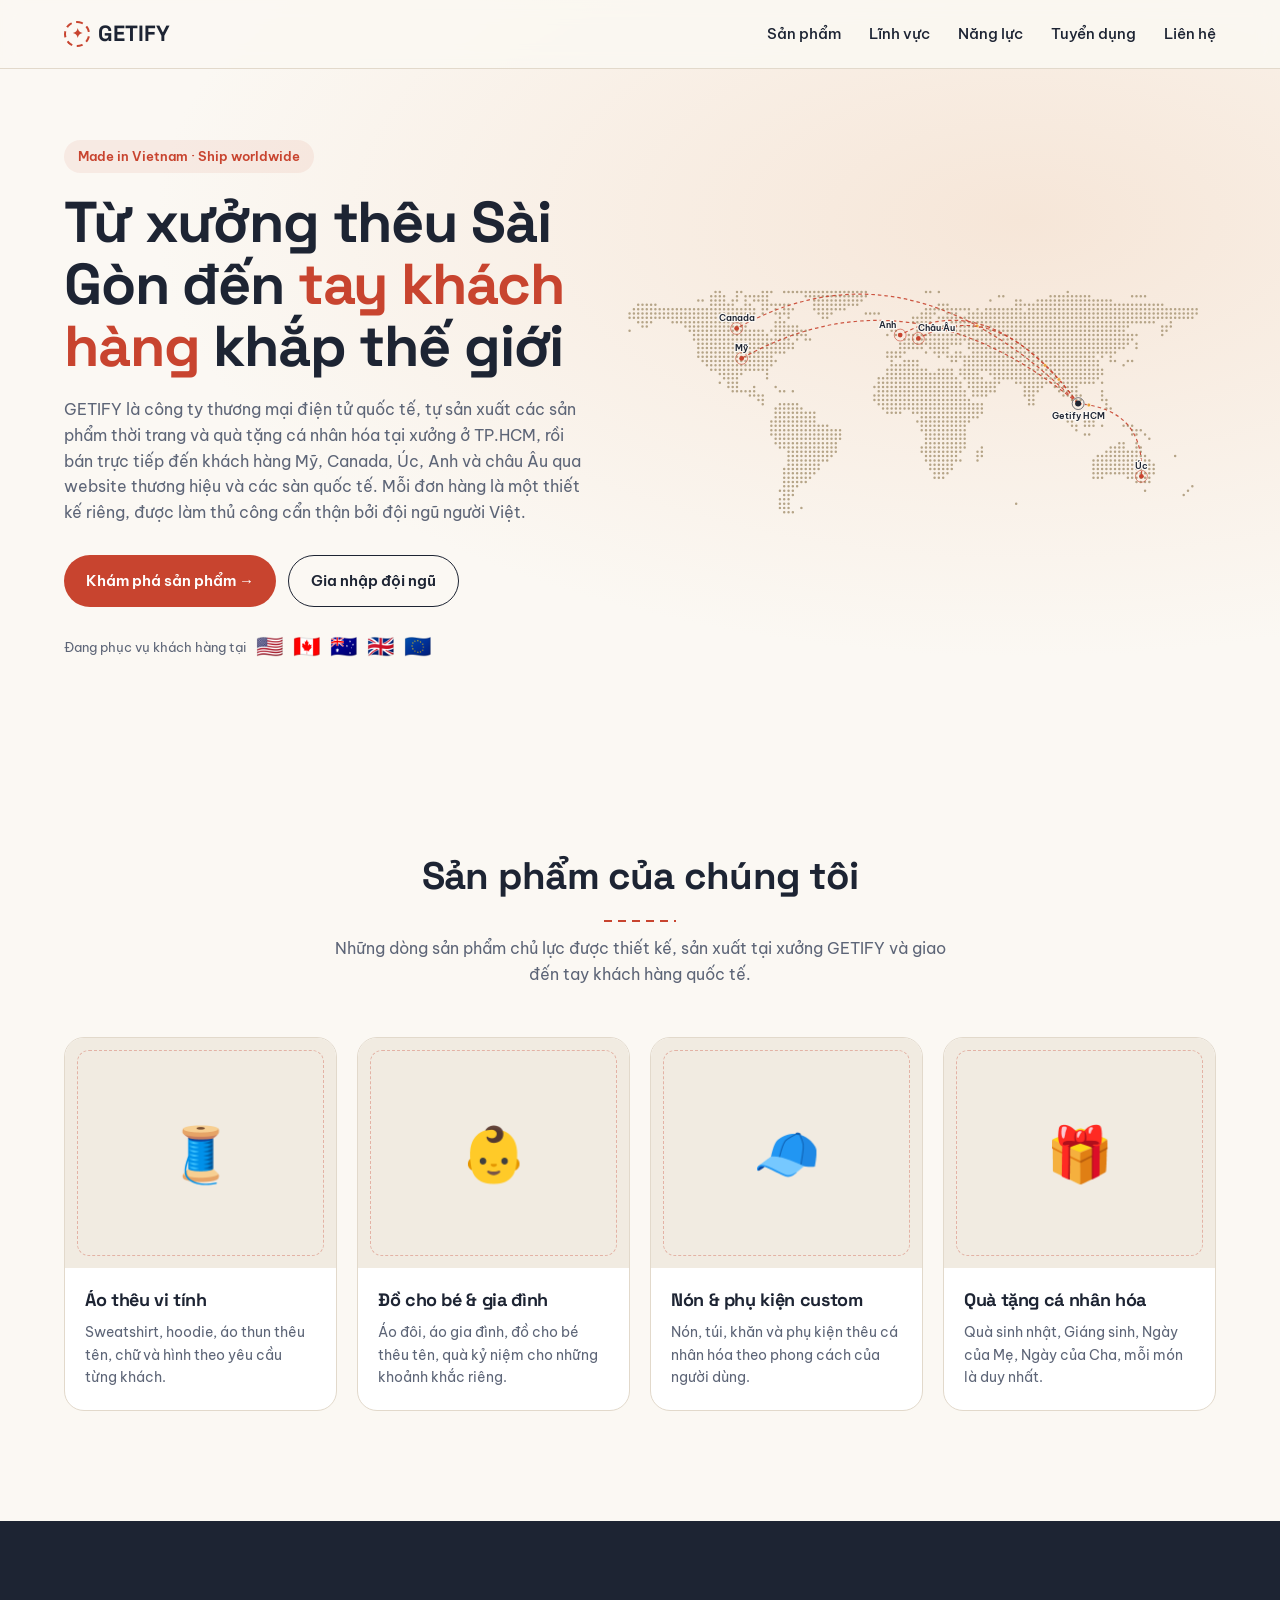
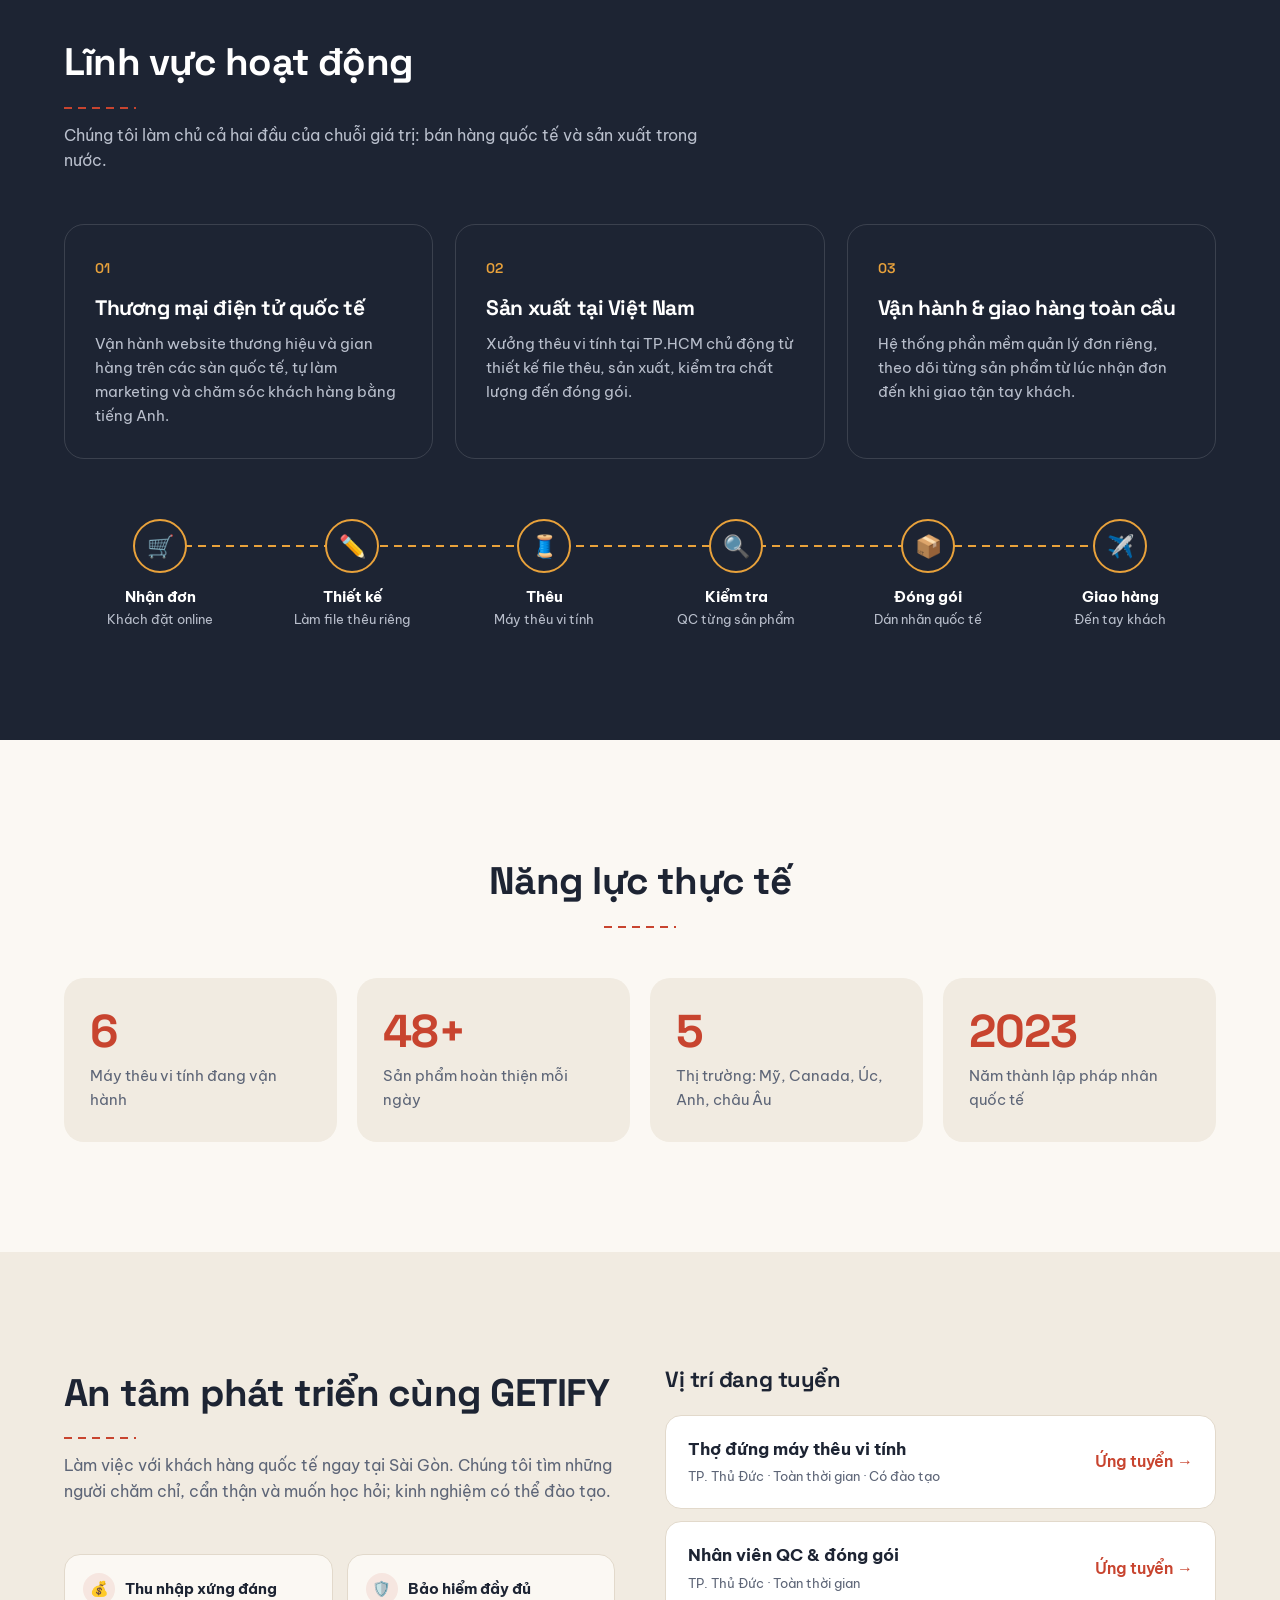
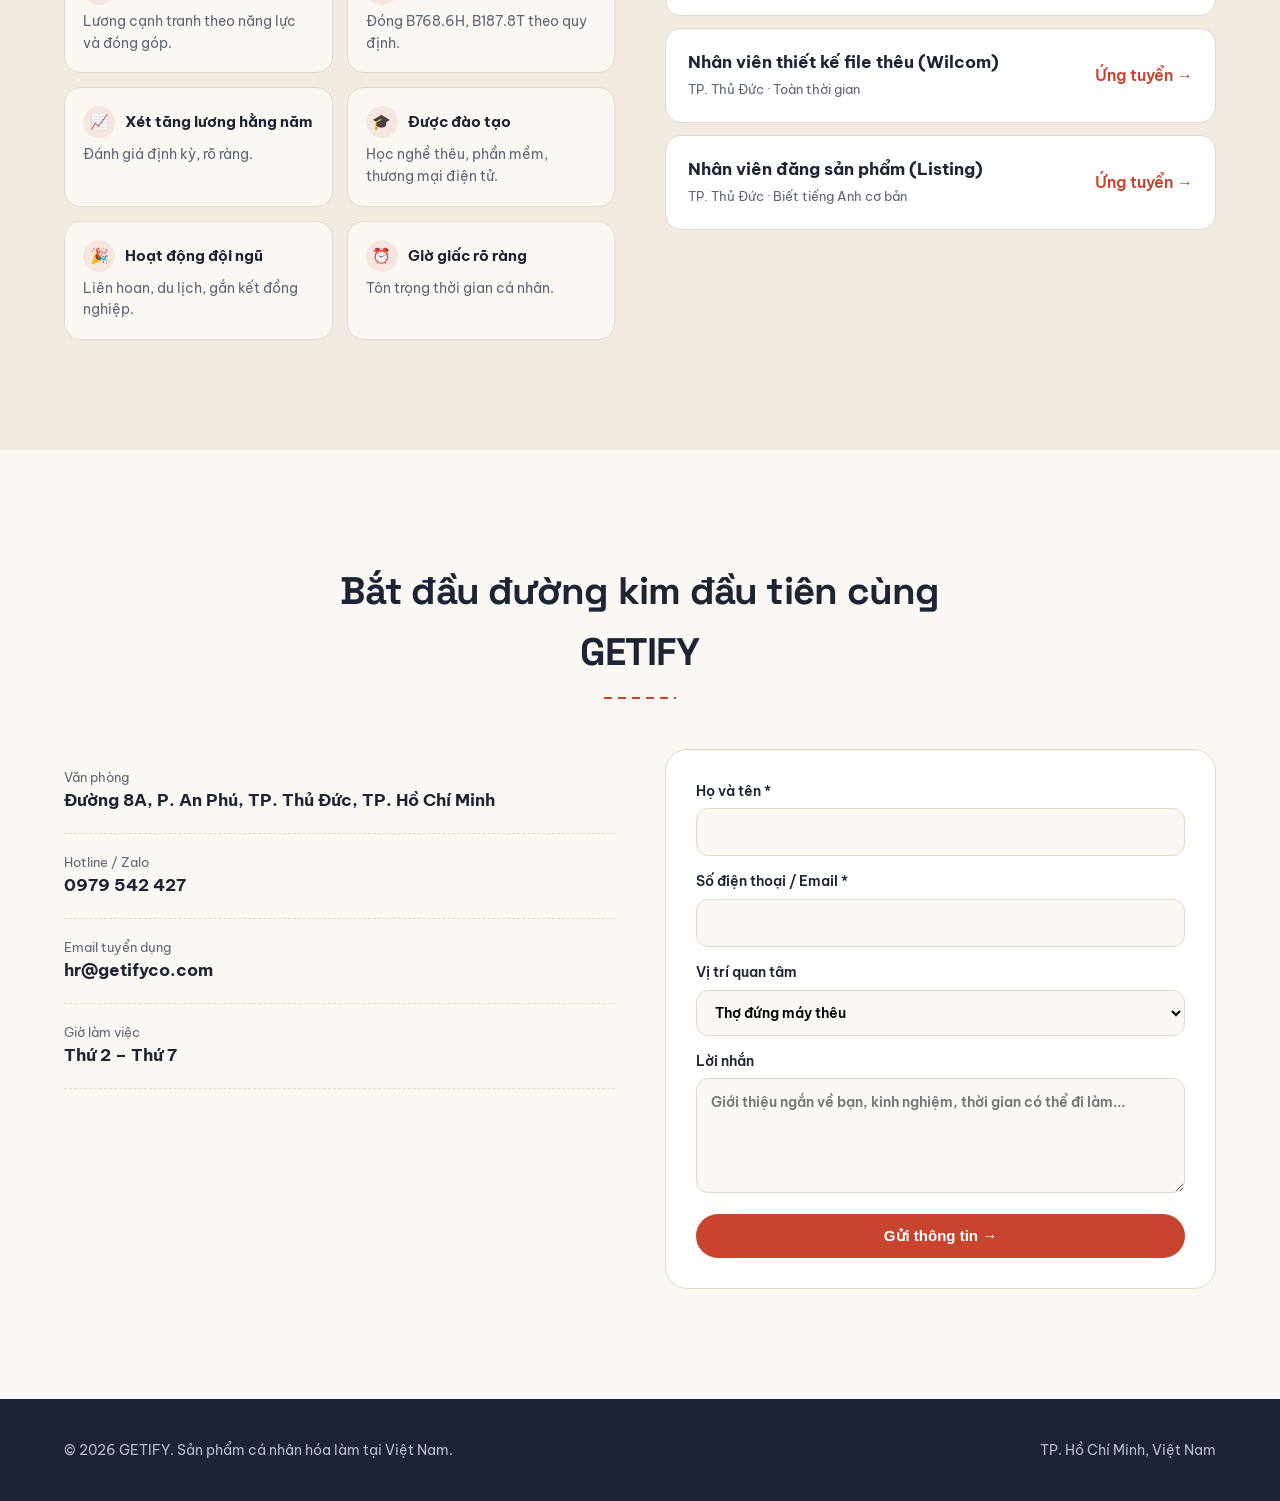
==== index.html @ 69fe65c0 "Update contact info" ====
<!doctype html><html lang="vi"><head><meta charset="utf-8"><meta name="viewport" content="width=device-width,initial-scale=1">
<title>GETIFY – Sản phẩm cá nhân hóa làm tại Việt Nam, bán khắp thế giới</title>
<meta name="description" content="GETIFY là công ty thương mại điện tử quốc tế, sở hữu xưởng thêu vi tính tại TP.HCM, sản xuất và giao sản phẩm cá nhân hóa đến khách hàng Mỹ, Canada, Úc, Anh và châu Âu.">
<link rel="preconnect" href="https://fonts.googleapis.com"><link href="https://fonts.googleapis.com/css2?family=Be+Vietnam+Pro:wght@400;500;600;700&family=Space+Grotesk:wght@500;600;700&display=swap" rel="stylesheet">
<style>
:root{--paper:#fbf8f3;--linen:#f1ebe1;--ink:#1d2433;--muted:#5d6577;--thread:#c8442f;--thread2:#e9a23b;--line:#e2d9cb}
*{box-sizing:border-box;margin:0;padding:0}html{scroll-behavior:smooth}
body{font-family:'Be Vietnam Pro',sans-serif;background:var(--paper);color:var(--ink);line-height:1.6}
h1,h2,h3,.num{font-family:'Space Grotesk',sans-serif;letter-spacing:-.02em}
a{color:inherit;text-decoration:none}.wrap{max-width:1200px;margin:auto;padding:0 24px}
.stitch{height:2px;width:72px;border:0;background:repeating-linear-gradient(90deg,var(--thread) 0 8px,transparent 8px 14px);margin:14px 0 0}
.center .stitch{margin:14px auto 0}
header{position:fixed;inset:0 0 auto;z-index:50;background:rgba(251,248,243,.85);backdrop-filter:blur(10px);border-bottom:1px solid var(--line)}
header .wrap{display:flex;align-items:center;justify-content:space-between;height:68px}
.logo{font-family:'Space Grotesk';font-weight:700;font-size:22px;display:flex;align-items:center;gap:8px}
.logo i{width:26px;height:26px;border-radius:50%;border:2px dashed var(--thread);display:grid;place-items:center;font-style:normal;color:var(--thread);font-size:13px}
nav{display:flex;gap:28px;font-size:15px;font-weight:500}nav a:hover{color:var(--thread)}
.btn{display:inline-flex;align-items:center;gap:8px;padding:13px 22px;border-radius:999px;font-weight:600;font-size:15px;transition:.2s}
.btn.pri{background:var(--thread);color:#fff}.btn.pri:hover{background:#a8361f;transform:translateY(-2px)}
.btn.sec{border:1.5px solid var(--ink)}.btn.sec:hover{background:var(--ink);color:#fff}
.menu{display:none;background:none;border:0;font-size:24px;cursor:pointer}
section{padding:110px 0}
.hero{padding:140px 0 70px;background:radial-gradient(ellipse at 80% 30%,#f6e6d8 0,transparent 60%)}
.hero .grid{display:grid;grid-template-columns:1fr 1.15fr;gap:40px;align-items:center}
.tag{display:inline-block;font-size:13px;font-weight:600;color:var(--thread);background:#c8442f14;padding:6px 14px;border-radius:999px;margin-bottom:18px}
.hero h1{font-size:clamp(2.2rem,4.6vw,3.6rem);line-height:1.08}.hero h1 em{font-style:normal;color:var(--thread)}
.hero p{color:var(--muted);margin:20px 0 30px;max-width:520px}
.cta{display:flex;gap:12px;flex-wrap:wrap}
.map{width:100%;height:auto}.map .land{stroke:#b5a487;stroke-width:4.2;stroke-linecap:round}
.arc{fill:none;stroke:var(--thread);stroke-width:2;stroke-dasharray:6 5;opacity:.9}
@keyframes draw{from{opacity:0}to{opacity:.85}}
.plane{fill:var(--thread2);stroke:#fff;stroke-width:1}
.pin circle{fill:var(--thread)}.pin .ring{fill:none;stroke:var(--thread);animation:pulse 2.2s infinite}
.pin text{font-size:15px;paint-order:stroke;stroke:#fbf8f3;stroke-width:4px;font-weight:600;text-anchor:middle;fill:var(--ink);font-family:'Be Vietnam Pro'}
.home circle{fill:var(--ink)}.home .ring{stroke:var(--ink)}
@keyframes pulse{0%{r:4;opacity:1}100%{r:16;opacity:0}}
.flags{display:flex;gap:10px;margin-top:22px;flex-wrap:wrap;font-size:13px;color:var(--muted);align-items:center}
.flags span{font-size:22px}
.head{max-width:640px;margin-bottom:50px}.head h2{font-size:clamp(1.8rem,3vw,2.5rem)}.head p{color:var(--muted);margin-top:14px}
.center{text-align:center;margin-left:auto;margin-right:auto}
.prods{display:grid;grid-template-columns:repeat(4,1fr);gap:20px}
.card{background:#fff;border:1px solid var(--line);border-radius:20px;overflow:hidden;transition:.25s}
.card:hover{transform:translateY(-6px);box-shadow:0 18px 40px -20px #1d243340}
.ph{aspect-ratio:4/3.4;background:var(--linen);display:grid;place-items:center;position:relative;overflow:hidden}
.ph img{width:100%;height:100%;object-fit:cover}
.ph .ico{font-size:54px}.ph::after{content:"";position:absolute;inset:12px;border:1.5px dashed #c8442f55;border-radius:12px;pointer-events:none}
.card .b{padding:18px 20px 22px}.card h3{font-size:18px}.card p{font-size:14px;color:var(--muted);margin-top:6px}
.fields{background:var(--ink);color:#fff}.fields .head p{color:#b9bfcc}
.fgrid{display:grid;grid-template-columns:repeat(3,1fr);gap:22px}
.f{border:1px solid #ffffff22;border-radius:20px;padding:30px}.f .n{font-family:'Space Grotesk';color:var(--thread2);font-size:14px;font-weight:600}
.f h3{font-size:21px;margin:10px 0 8px}.f p{color:#b9bfcc;font-size:15px}
.flow{display:grid;grid-template-columns:repeat(6,1fr);gap:0;margin-top:60px;position:relative}
.flow::before{content:"";position:absolute;top:26px;left:8%;right:8%;height:2px;background:repeating-linear-gradient(90deg,var(--thread2) 0 8px,transparent 8px 14px)}
.st{text-align:center;position:relative;padding:0 8px}.st b{display:grid;place-items:center;width:54px;height:54px;margin:0 auto 12px;border-radius:50%;background:var(--ink);border:2px solid var(--thread2);font-size:22px}
.st h4{font-size:15px}.st p{font-size:13px;color:#b9bfcc}
.stats{display:grid;grid-template-columns:repeat(4,1fr);gap:20px}
.s{background:var(--linen);border-radius:20px;padding:30px 26px}.s .num{font-size:46px;font-weight:700;color:var(--thread);line-height:1}
.s p{margin-top:10px;color:var(--muted);font-size:15px}
.career{background:var(--linen)}
.cgrid{display:grid;grid-template-columns:1fr 1fr;gap:50px}
.perks{display:grid;grid-template-columns:1fr 1fr;gap:14px}
.pk{background:var(--paper);border:1px solid var(--line);border-radius:16px;padding:18px}
.pk b{display:flex;gap:10px;align-items:center;font-size:15px}.pk b span{width:32px;height:32px;border-radius:50%;background:#c8442f18;display:grid;place-items:center}
.pk p{font-size:13.5px;color:var(--muted);margin-top:6px}
.jobs{display:flex;flex-direction:column;gap:12px}
.job{background:#fff;border:1px solid var(--line);border-radius:16px;padding:20px 22px;display:flex;justify-content:space-between;align-items:center;gap:14px;transition:.2s}
.job:hover{border-color:var(--thread)}.job h4{font-size:17px}.job small{color:var(--muted)}
.job .go{color:var(--thread);font-weight:600;white-space:nowrap}
.contact .grid{display:grid;grid-template-columns:1fr 1fr;gap:50px}
.info div{padding:18px 0;border-bottom:1px dashed var(--line)}.info small{color:var(--muted);display:block;font-size:13px}.info b{font-size:17px}
form{background:#fff;border:1px solid var(--line);border-radius:22px;padding:30px;display:flex;flex-direction:column;gap:14px}
label{font-size:14px;font-weight:600}input,textarea,select{width:100%;margin-top:6px;padding:12px 14px;border:1px solid var(--line);border-radius:12px;font:inherit;background:var(--paper)}
input:focus,textarea:focus,select:focus{outline:2px solid #c8442f55;border-color:var(--thread)}
footer{background:var(--ink);color:#b9bfcc;padding:40px 0;font-size:14px}footer .wrap{display:flex;justify-content:space-between;flex-wrap:wrap;gap:12px}
.rv{opacity:0;transform:translateY(24px);transition:.7s}.rv.on{opacity:1;transform:none}
.todo{background:#fff3c4;outline:1px dashed #d9a400;border-radius:4px;padding:0 4px}
@media(max-width:900px){nav{display:none;position:absolute;top:68px;left:0;right:0;background:var(--paper);flex-direction:column;padding:20px 24px;border-bottom:1px solid var(--line)}nav.open{display:flex}.menu{display:block}
.hero .grid,.cgrid,.contact .grid{grid-template-columns:1fr}.prods,.stats{grid-template-columns:1fr 1fr}.fgrid{grid-template-columns:1fr}
.flow{grid-template-columns:repeat(3,1fr);row-gap:30px}.flow::before{display:none}section{padding:80px 0}.perks{grid-template-columns:1fr}}
@media(max-width:520px){.prods,.stats{grid-template-columns:1fr}.flow{grid-template-columns:1fr 1fr}}
</style></head><body>
<header><div class="wrap"><a href="#" class="logo"><i>✦</i>GETIFY</a>
<nav id="nav"><a href="#san-pham">Sản phẩm</a><a href="#linh-vuc">Lĩnh vực</a><a href="#nang-luc">Năng lực</a><a href="#tuyen-dung">Tuyển dụng</a><a href="#lien-he">Liên hệ</a></nav>
<button class="menu" onclick="document.getElementById('nav').classList.toggle('open')">☰</button></div></header>

<section class="hero"><div class="wrap grid">
<div class="rv"><span class="tag">Made in Vietnam · Ship worldwide</span>
<h1>Từ xưởng thêu Sài Gòn đến <em>tay khách hàng</em> khắp thế giới</h1>
<p>GETIFY là công ty thương mại điện tử quốc tế, tự sản xuất các sản phẩm thời trang và quà tặng cá nhân hóa tại xưởng ở TP.HCM, rồi bán trực tiếp đến khách hàng Mỹ, Canada, Úc, Anh và châu Âu qua website thương hiệu và các sàn quốc tế. Mỗi đơn hàng là một thiết kế riêng, được làm thủ công cẩn thận bởi đội ngũ người Việt.</p>
<div class="cta"><a href="#san-pham" class="btn pri">Khám phá sản phẩm →</a><a href="#tuyen-dung" class="btn sec">Gia nhập đội ngũ</a></div>
<div class="flags">Đang phục vụ khách hàng tại <span title="Mỹ">🇺🇸</span><span title="Canada">🇨🇦</span><span title="Úc">🇦🇺</span><span title="Anh">🇬🇧</span><span title="Châu Âu">🇪🇺</span></div></div>
<div class="rv"><svg class="map" viewBox="0 -20 1000 400"><path class="land" d="M158.9 0.0h0M166.1 0.0h0M195.0 0.0h0M202.2 0.0h0M238.3 0.0h0M245.6 0.0h0M252.8 0.0h0M274.4 0.0h0M281.7 0.0h0M288.9 0.0h0M296.1 0.0h0M303.3 0.0h0M310.6 0.0h0M317.8 0.0h0M325.0 0.0h0M332.2 0.0h0M339.4 0.0h0M346.7 0.0h0M353.9 0.0h0M361.1 0.0h0M368.3 0.0h0M375.6 0.0h0M382.8 0.0h0M390.0 0.0h0M397.2 0.0h0M404.4 0.0h0M411.7 0.0h0M512.8 0.0h0M520.0 0.0h0M534.4 0.0h0M751.1 0.0h0M151.7 7.3h0M158.9 7.3h0M166.1 7.3h0M173.3 7.3h0M195.0 7.3h0M209.4 7.3h0M216.7 7.3h0M223.9 7.3h0M231.1 7.3h0M238.3 7.3h0M245.6 7.3h0M310.6 7.3h0M317.8 7.3h0M325.0 7.3h0M332.2 7.3h0M339.4 7.3h0M346.7 7.3h0M353.9 7.3h0M361.1 7.3h0M368.3 7.3h0M375.6 7.3h0M382.8 7.3h0M390.0 7.3h0M397.2 7.3h0M404.4 7.3h0M411.7 7.3h0M635.6 7.3h0M642.8 7.3h0M722.2 7.3h0M729.4 7.3h0M736.7 7.3h0M743.9 7.3h0M751.1 7.3h0M758.3 7.3h0M765.6 7.3h0M772.8 7.3h0M780.0 7.3h0M787.2 7.3h0M859.4 7.3h0M866.7 7.3h0M873.9 7.3h0M881.1 7.3h0M130.0 14.5h0M137.2 14.5h0M151.7 14.5h0M158.9 14.5h0M166.1 14.5h0M173.3 14.5h0M187.8 14.5h0M195.0 14.5h0M209.4 14.5h0M223.9 14.5h0M231.1 14.5h0M238.3 14.5h0M245.6 14.5h0M325.0 14.5h0M332.2 14.5h0M339.4 14.5h0M346.7 14.5h0M353.9 14.5h0M361.1 14.5h0M368.3 14.5h0M375.6 14.5h0M382.8 14.5h0M390.0 14.5h0M397.2 14.5h0M404.4 14.5h0M621.1 14.5h0M664.4 14.5h0M671.7 14.5h0M700.6 14.5h0M707.8 14.5h0M715.0 14.5h0M722.2 14.5h0M729.4 14.5h0M736.7 14.5h0M743.9 14.5h0M751.1 14.5h0M758.3 14.5h0M765.6 14.5h0M772.8 14.5h0M780.0 14.5h0M787.2 14.5h0M794.4 14.5h0M801.7 14.5h0M808.9 14.5h0M816.1 14.5h0M823.3 14.5h0M28.9 21.8h0M36.1 21.8h0M43.3 21.8h0M50.6 21.8h0M57.8 21.8h0M151.7 21.8h0M158.9 21.8h0M166.1 21.8h0M173.3 21.8h0M180.6 21.8h0M187.8 21.8h0M209.4 21.8h0M216.7 21.8h0M238.3 21.8h0M245.6 21.8h0M252.8 21.8h0M260.0 21.8h0M267.2 21.8h0M274.4 21.8h0M281.7 21.8h0M325.0 21.8h0M332.2 21.8h0M339.4 21.8h0M346.7 21.8h0M353.9 21.8h0M361.1 21.8h0M368.3 21.8h0M375.6 21.8h0M382.8 21.8h0M390.0 21.8h0M397.2 21.8h0M534.4 21.8h0M541.7 21.8h0M548.9 21.8h0M664.4 21.8h0M671.7 21.8h0M678.9 21.8h0M686.1 21.8h0M693.3 21.8h0M700.6 21.8h0M707.8 21.8h0M715.0 21.8h0M722.2 21.8h0M729.4 21.8h0M736.7 21.8h0M743.9 21.8h0M751.1 21.8h0M758.3 21.8h0M765.6 21.8h0M772.8 21.8h0M780.0 21.8h0M787.2 21.8h0M794.4 21.8h0M801.7 21.8h0M808.9 21.8h0M816.1 21.8h0M823.3 21.8h0M830.6 21.8h0M837.8 21.8h0M845.0 21.8h0M852.2 21.8h0M859.4 21.8h0M866.7 21.8h0M873.9 21.8h0M881.1 21.8h0M888.3 21.8h0M895.6 21.8h0M902.8 21.8h0M910.0 21.8h0M21.7 29.1h0M28.9 29.1h0M36.1 29.1h0M43.3 29.1h0M50.6 29.1h0M57.8 29.1h0M65.0 29.1h0M72.2 29.1h0M79.4 29.1h0M86.7 29.1h0M93.9 29.1h0M101.1 29.1h0M108.3 29.1h0M115.6 29.1h0M122.8 29.1h0M130.0 29.1h0M137.2 29.1h0M144.4 29.1h0M151.7 29.1h0M158.9 29.1h0M166.1 29.1h0M173.3 29.1h0M180.6 29.1h0M187.8 29.1h0M195.0 29.1h0M202.2 29.1h0M209.4 29.1h0M216.7 29.1h0M223.9 29.1h0M238.3 29.1h0M245.6 29.1h0M260.0 29.1h0M274.4 29.1h0M281.7 29.1h0M288.9 29.1h0M325.0 29.1h0M332.2 29.1h0M339.4 29.1h0M346.7 29.1h0M353.9 29.1h0M361.1 29.1h0M368.3 29.1h0M375.6 29.1h0M512.8 29.1h0M520.0 29.1h0M527.2 29.1h0M534.4 29.1h0M541.7 29.1h0M548.9 29.1h0M556.1 29.1h0M563.3 29.1h0M570.6 29.1h0M577.8 29.1h0M585.0 29.1h0M599.4 29.1h0M613.9 29.1h0M621.1 29.1h0M628.3 29.1h0M635.6 29.1h0M642.8 29.1h0M650.0 29.1h0M657.2 29.1h0M664.4 29.1h0M671.7 29.1h0M686.1 29.1h0M693.3 29.1h0M700.6 29.1h0M707.8 29.1h0M715.0 29.1h0M722.2 29.1h0M729.4 29.1h0M736.7 29.1h0M743.9 29.1h0M751.1 29.1h0M758.3 29.1h0M765.6 29.1h0M772.8 29.1h0M780.0 29.1h0M787.2 29.1h0M794.4 29.1h0M801.7 29.1h0M808.9 29.1h0M816.1 29.1h0M823.3 29.1h0M830.6 29.1h0M837.8 29.1h0M845.0 29.1h0M852.2 29.1h0M859.4 29.1h0M866.7 29.1h0M873.9 29.1h0M881.1 29.1h0M888.3 29.1h0M895.6 29.1h0M902.8 29.1h0M910.0 29.1h0M917.2 29.1h0M924.4 29.1h0M931.7 29.1h0M938.9 29.1h0M946.1 29.1h0M953.3 29.1h0M960.6 29.1h0M967.8 29.1h0M14.4 36.3h0M21.7 36.3h0M28.9 36.3h0M36.1 36.3h0M43.3 36.3h0M50.6 36.3h0M57.8 36.3h0M65.0 36.3h0M72.2 36.3h0M79.4 36.3h0M86.7 36.3h0M93.9 36.3h0M101.1 36.3h0M108.3 36.3h0M115.6 36.3h0M122.8 36.3h0M130.0 36.3h0M137.2 36.3h0M144.4 36.3h0M151.7 36.3h0M158.9 36.3h0M166.1 36.3h0M173.3 36.3h0M180.6 36.3h0M187.8 36.3h0M195.0 36.3h0M202.2 36.3h0M209.4 36.3h0M216.7 36.3h0M223.9 36.3h0M238.3 36.3h0M260.0 36.3h0M267.2 36.3h0M274.4 36.3h0M281.7 36.3h0M332.2 36.3h0M339.4 36.3h0M346.7 36.3h0M353.9 36.3h0M411.7 36.3h0M418.9 36.3h0M426.1 36.3h0M433.3 36.3h0M505.6 36.3h0M512.8 36.3h0M520.0 36.3h0M527.2 36.3h0M548.9 36.3h0M556.1 36.3h0M563.3 36.3h0M585.0 36.3h0M592.2 36.3h0M599.4 36.3h0M606.7 36.3h0M613.9 36.3h0M621.1 36.3h0M628.3 36.3h0M635.6 36.3h0M642.8 36.3h0M650.0 36.3h0M657.2 36.3h0M664.4 36.3h0M671.7 36.3h0M678.9 36.3h0M686.1 36.3h0M693.3 36.3h0M700.6 36.3h0M707.8 36.3h0M715.0 36.3h0M722.2 36.3h0M729.4 36.3h0M736.7 36.3h0M743.9 36.3h0M751.1 36.3h0M758.3 36.3h0M765.6 36.3h0M772.8 36.3h0M780.0 36.3h0M787.2 36.3h0M794.4 36.3h0M801.7 36.3h0M808.9 36.3h0M816.1 36.3h0M823.3 36.3h0M830.6 36.3h0M837.8 36.3h0M845.0 36.3h0M852.2 36.3h0M859.4 36.3h0M866.7 36.3h0M873.9 36.3h0M881.1 36.3h0M888.3 36.3h0M895.6 36.3h0M902.8 36.3h0M910.0 36.3h0M917.2 36.3h0M924.4 36.3h0M931.7 36.3h0M938.9 36.3h0M946.1 36.3h0M953.3 36.3h0M960.6 36.3h0M967.8 36.3h0M14.4 43.6h0M21.7 43.6h0M28.9 43.6h0M36.1 43.6h0M43.3 43.6h0M50.6 43.6h0M57.8 43.6h0M65.0 43.6h0M72.2 43.6h0M79.4 43.6h0M86.7 43.6h0M93.9 43.6h0M101.1 43.6h0M108.3 43.6h0M115.6 43.6h0M122.8 43.6h0M130.0 43.6h0M137.2 43.6h0M144.4 43.6h0M151.7 43.6h0M158.9 43.6h0M166.1 43.6h0M173.3 43.6h0M180.6 43.6h0M187.8 43.6h0M195.0 43.6h0M202.2 43.6h0M209.4 43.6h0M267.2 43.6h0M281.7 43.6h0M339.4 43.6h0M346.7 43.6h0M491.1 43.6h0M498.3 43.6h0M505.6 43.6h0M512.8 43.6h0M520.0 43.6h0M534.4 43.6h0M541.7 43.6h0M548.9 43.6h0M556.1 43.6h0M563.3 43.6h0M570.6 43.6h0M577.8 43.6h0M585.0 43.6h0M592.2 43.6h0M599.4 43.6h0M606.7 43.6h0M613.9 43.6h0M621.1 43.6h0M628.3 43.6h0M635.6 43.6h0M642.8 43.6h0M650.0 43.6h0M657.2 43.6h0M664.4 43.6h0M671.7 43.6h0M678.9 43.6h0M686.1 43.6h0M693.3 43.6h0M700.6 43.6h0M707.8 43.6h0M715.0 43.6h0M722.2 43.6h0M729.4 43.6h0M736.7 43.6h0M743.9 43.6h0M751.1 43.6h0M758.3 43.6h0M765.6 43.6h0M772.8 43.6h0M780.0 43.6h0M787.2 43.6h0M794.4 43.6h0M801.7 43.6h0M808.9 43.6h0M816.1 43.6h0M823.3 43.6h0M830.6 43.6h0M837.8 43.6h0M845.0 43.6h0M852.2 43.6h0M859.4 43.6h0M866.7 43.6h0M873.9 43.6h0M881.1 43.6h0M888.3 43.6h0M895.6 43.6h0M902.8 43.6h0M910.0 43.6h0M917.2 43.6h0M924.4 43.6h0M931.7 43.6h0M938.9 43.6h0M946.1 43.6h0M953.3 43.6h0M960.6 43.6h0M28.9 50.9h0M36.1 50.9h0M43.3 50.9h0M50.6 50.9h0M86.7 50.9h0M93.9 50.9h0M101.1 50.9h0M108.3 50.9h0M115.6 50.9h0M122.8 50.9h0M130.0 50.9h0M137.2 50.9h0M144.4 50.9h0M151.7 50.9h0M158.9 50.9h0M166.1 50.9h0M173.3 50.9h0M180.6 50.9h0M187.8 50.9h0M195.0 50.9h0M202.2 50.9h0M260.0 50.9h0M267.2 50.9h0M274.4 50.9h0M491.1 50.9h0M498.3 50.9h0M505.6 50.9h0M512.8 50.9h0M520.0 50.9h0M556.1 50.9h0M563.3 50.9h0M570.6 50.9h0M577.8 50.9h0M585.0 50.9h0M592.2 50.9h0M599.4 50.9h0M606.7 50.9h0M613.9 50.9h0M621.1 50.9h0M628.3 50.9h0M635.6 50.9h0M642.8 50.9h0M650.0 50.9h0M657.2 50.9h0M664.4 50.9h0M671.7 50.9h0M678.9 50.9h0M686.1 50.9h0M693.3 50.9h0M700.6 50.9h0M707.8 50.9h0M715.0 50.9h0M722.2 50.9h0M729.4 50.9h0M736.7 50.9h0M743.9 50.9h0M751.1 50.9h0M758.3 50.9h0M765.6 50.9h0M772.8 50.9h0M780.0 50.9h0M787.2 50.9h0M794.4 50.9h0M801.7 50.9h0M808.9 50.9h0M816.1 50.9h0M823.3 50.9h0M830.6 50.9h0M837.8 50.9h0M845.0 50.9h0M852.2 50.9h0M859.4 50.9h0M866.7 50.9h0M873.9 50.9h0M881.1 50.9h0M888.3 50.9h0M895.6 50.9h0M924.4 50.9h0M36.1 58.1h0M43.3 58.1h0M108.3 58.1h0M115.6 58.1h0M122.8 58.1h0M130.0 58.1h0M137.2 58.1h0M144.4 58.1h0M151.7 58.1h0M158.9 58.1h0M166.1 58.1h0M173.3 58.1h0M180.6 58.1h0M187.8 58.1h0M195.0 58.1h0M202.2 58.1h0M209.4 58.1h0M260.0 58.1h0M267.2 58.1h0M274.4 58.1h0M281.7 58.1h0M288.9 58.1h0M296.1 58.1h0M462.2 58.1h0M505.6 58.1h0M512.8 58.1h0M534.4 58.1h0M541.7 58.1h0M548.9 58.1h0M556.1 58.1h0M563.3 58.1h0M570.6 58.1h0M577.8 58.1h0M585.0 58.1h0M592.2 58.1h0M599.4 58.1h0M606.7 58.1h0M613.9 58.1h0M621.1 58.1h0M628.3 58.1h0M635.6 58.1h0M642.8 58.1h0M650.0 58.1h0M657.2 58.1h0M664.4 58.1h0M671.7 58.1h0M678.9 58.1h0M686.1 58.1h0M693.3 58.1h0M700.6 58.1h0M707.8 58.1h0M715.0 58.1h0M722.2 58.1h0M729.4 58.1h0M736.7 58.1h0M743.9 58.1h0M751.1 58.1h0M758.3 58.1h0M765.6 58.1h0M772.8 58.1h0M780.0 58.1h0M787.2 58.1h0M794.4 58.1h0M801.7 58.1h0M808.9 58.1h0M816.1 58.1h0M823.3 58.1h0M830.6 58.1h0M837.8 58.1h0M845.0 58.1h0M852.2 58.1h0M910.0 58.1h0M917.2 58.1h0M924.4 58.1h0M14.4 65.4h0M115.6 65.4h0M122.8 65.4h0M130.0 65.4h0M137.2 65.4h0M144.4 65.4h0M151.7 65.4h0M158.9 65.4h0M166.1 65.4h0M173.3 65.4h0M180.6 65.4h0M187.8 65.4h0M195.0 65.4h0M202.2 65.4h0M209.4 65.4h0M216.7 65.4h0M223.9 65.4h0M231.1 65.4h0M238.3 65.4h0M252.8 65.4h0M260.0 65.4h0M267.2 65.4h0M274.4 65.4h0M281.7 65.4h0M288.9 65.4h0M296.1 65.4h0M303.3 65.4h0M310.6 65.4h0M455.0 65.4h0M462.2 65.4h0M498.3 65.4h0M520.0 65.4h0M527.2 65.4h0M534.4 65.4h0M541.7 65.4h0M548.9 65.4h0M556.1 65.4h0M563.3 65.4h0M570.6 65.4h0M577.8 65.4h0M585.0 65.4h0M592.2 65.4h0M599.4 65.4h0M606.7 65.4h0M613.9 65.4h0M621.1 65.4h0M628.3 65.4h0M635.6 65.4h0M642.8 65.4h0M650.0 65.4h0M657.2 65.4h0M664.4 65.4h0M671.7 65.4h0M678.9 65.4h0M686.1 65.4h0M693.3 65.4h0M700.6 65.4h0M707.8 65.4h0M715.0 65.4h0M722.2 65.4h0M729.4 65.4h0M736.7 65.4h0M743.9 65.4h0M751.1 65.4h0M758.3 65.4h0M765.6 65.4h0M772.8 65.4h0M780.0 65.4h0M787.2 65.4h0M794.4 65.4h0M801.7 65.4h0M808.9 65.4h0M816.1 65.4h0M823.3 65.4h0M830.6 65.4h0M837.8 65.4h0M845.0 65.4h0M910.0 65.4h0M917.2 65.4h0M122.8 72.6h0M130.0 72.6h0M137.2 72.6h0M144.4 72.6h0M151.7 72.6h0M158.9 72.6h0M166.1 72.6h0M173.3 72.6h0M180.6 72.6h0M187.8 72.6h0M195.0 72.6h0M202.2 72.6h0M209.4 72.6h0M216.7 72.6h0M223.9 72.6h0M231.1 72.6h0M238.3 72.6h0M245.6 72.6h0M260.0 72.6h0M267.2 72.6h0M274.4 72.6h0M281.7 72.6h0M288.9 72.6h0M296.1 72.6h0M303.3 72.6h0M310.6 72.6h0M447.8 72.6h0M462.2 72.6h0M469.4 72.6h0M483.9 72.6h0M491.1 72.6h0M498.3 72.6h0M505.6 72.6h0M512.8 72.6h0M520.0 72.6h0M527.2 72.6h0M534.4 72.6h0M541.7 72.6h0M548.9 72.6h0M556.1 72.6h0M563.3 72.6h0M570.6 72.6h0M577.8 72.6h0M585.0 72.6h0M592.2 72.6h0M599.4 72.6h0M606.7 72.6h0M613.9 72.6h0M621.1 72.6h0M628.3 72.6h0M635.6 72.6h0M642.8 72.6h0M650.0 72.6h0M657.2 72.6h0M664.4 72.6h0M671.7 72.6h0M678.9 72.6h0M686.1 72.6h0M693.3 72.6h0M700.6 72.6h0M707.8 72.6h0M715.0 72.6h0M722.2 72.6h0M729.4 72.6h0M736.7 72.6h0M743.9 72.6h0M751.1 72.6h0M758.3 72.6h0M765.6 72.6h0M772.8 72.6h0M780.0 72.6h0M787.2 72.6h0M794.4 72.6h0M801.7 72.6h0M808.9 72.6h0M816.1 72.6h0M823.3 72.6h0M830.6 72.6h0M837.8 72.6h0M845.0 72.6h0M852.2 72.6h0M859.4 72.6h0M866.7 72.6h0M910.0 72.6h0M122.8 79.9h0M130.0 79.9h0M137.2 79.9h0M144.4 79.9h0M151.7 79.9h0M158.9 79.9h0M166.1 79.9h0M173.3 79.9h0M180.6 79.9h0M187.8 79.9h0M195.0 79.9h0M202.2 79.9h0M209.4 79.9h0M216.7 79.9h0M223.9 79.9h0M231.1 79.9h0M238.3 79.9h0M245.6 79.9h0M252.8 79.9h0M260.0 79.9h0M267.2 79.9h0M274.4 79.9h0M281.7 79.9h0M296.1 79.9h0M310.6 79.9h0M317.8 79.9h0M476.7 79.9h0M483.9 79.9h0M491.1 79.9h0M498.3 79.9h0M505.6 79.9h0M512.8 79.9h0M520.0 79.9h0M527.2 79.9h0M534.4 79.9h0M541.7 79.9h0M548.9 79.9h0M556.1 79.9h0M563.3 79.9h0M570.6 79.9h0M577.8 79.9h0M585.0 79.9h0M592.2 79.9h0M599.4 79.9h0M606.7 79.9h0M613.9 79.9h0M621.1 79.9h0M628.3 79.9h0M635.6 79.9h0M642.8 79.9h0M650.0 79.9h0M657.2 79.9h0M664.4 79.9h0M671.7 79.9h0M678.9 79.9h0M686.1 79.9h0M693.3 79.9h0M700.6 79.9h0M707.8 79.9h0M715.0 79.9h0M722.2 79.9h0M729.4 79.9h0M736.7 79.9h0M743.9 79.9h0M751.1 79.9h0M758.3 79.9h0M765.6 79.9h0M772.8 79.9h0M780.0 79.9h0M787.2 79.9h0M794.4 79.9h0M801.7 79.9h0M808.9 79.9h0M816.1 79.9h0M823.3 79.9h0M830.6 79.9h0M837.8 79.9h0M845.0 79.9h0M852.2 79.9h0M859.4 79.9h0M130.0 87.2h0M137.2 87.2h0M144.4 87.2h0M151.7 87.2h0M158.9 87.2h0M166.1 87.2h0M173.3 87.2h0M180.6 87.2h0M187.8 87.2h0M195.0 87.2h0M202.2 87.2h0M209.4 87.2h0M216.7 87.2h0M223.9 87.2h0M231.1 87.2h0M238.3 87.2h0M245.6 87.2h0M252.8 87.2h0M260.0 87.2h0M267.2 87.2h0M274.4 87.2h0M281.7 87.2h0M288.9 87.2h0M469.4 87.2h0M476.7 87.2h0M483.9 87.2h0M491.1 87.2h0M498.3 87.2h0M505.6 87.2h0M512.8 87.2h0M520.0 87.2h0M527.2 87.2h0M534.4 87.2h0M541.7 87.2h0M548.9 87.2h0M556.1 87.2h0M563.3 87.2h0M570.6 87.2h0M585.0 87.2h0M592.2 87.2h0M599.4 87.2h0M606.7 87.2h0M613.9 87.2h0M621.1 87.2h0M628.3 87.2h0M635.6 87.2h0M642.8 87.2h0M650.0 87.2h0M657.2 87.2h0M664.4 87.2h0M671.7 87.2h0M678.9 87.2h0M686.1 87.2h0M693.3 87.2h0M700.6 87.2h0M707.8 87.2h0M715.0 87.2h0M722.2 87.2h0M729.4 87.2h0M736.7 87.2h0M743.9 87.2h0M751.1 87.2h0M758.3 87.2h0M765.6 87.2h0M772.8 87.2h0M780.0 87.2h0M787.2 87.2h0M794.4 87.2h0M801.7 87.2h0M808.9 87.2h0M816.1 87.2h0M823.3 87.2h0M830.6 87.2h0M837.8 87.2h0M845.0 87.2h0M852.2 87.2h0M866.7 87.2h0M130.0 94.4h0M137.2 94.4h0M144.4 94.4h0M151.7 94.4h0M158.9 94.4h0M166.1 94.4h0M173.3 94.4h0M180.6 94.4h0M187.8 94.4h0M195.0 94.4h0M202.2 94.4h0M209.4 94.4h0M216.7 94.4h0M223.9 94.4h0M231.1 94.4h0M238.3 94.4h0M245.6 94.4h0M252.8 94.4h0M260.0 94.4h0M267.2 94.4h0M274.4 94.4h0M281.7 94.4h0M288.9 94.4h0M469.4 94.4h0M476.7 94.4h0M483.9 94.4h0M491.1 94.4h0M498.3 94.4h0M505.6 94.4h0M520.0 94.4h0M527.2 94.4h0M534.4 94.4h0M541.7 94.4h0M548.9 94.4h0M585.0 94.4h0M592.2 94.4h0M599.4 94.4h0M606.7 94.4h0M613.9 94.4h0M621.1 94.4h0M628.3 94.4h0M635.6 94.4h0M642.8 94.4h0M650.0 94.4h0M657.2 94.4h0M664.4 94.4h0M671.7 94.4h0M678.9 94.4h0M686.1 94.4h0M693.3 94.4h0M700.6 94.4h0M707.8 94.4h0M715.0 94.4h0M722.2 94.4h0M729.4 94.4h0M736.7 94.4h0M743.9 94.4h0M751.1 94.4h0M758.3 94.4h0M765.6 94.4h0M772.8 94.4h0M780.0 94.4h0M787.2 94.4h0M794.4 94.4h0M801.7 94.4h0M808.9 94.4h0M816.1 94.4h0M823.3 94.4h0M830.6 94.4h0M837.8 94.4h0M845.0 94.4h0M866.7 94.4h0M130.0 101.7h0M137.2 101.7h0M144.4 101.7h0M151.7 101.7h0M158.9 101.7h0M166.1 101.7h0M173.3 101.7h0M180.6 101.7h0M187.8 101.7h0M195.0 101.7h0M202.2 101.7h0M209.4 101.7h0M216.7 101.7h0M223.9 101.7h0M231.1 101.7h0M238.3 101.7h0M245.6 101.7h0M252.8 101.7h0M260.0 101.7h0M267.2 101.7h0M274.4 101.7h0M447.8 101.7h0M455.0 101.7h0M462.2 101.7h0M469.4 101.7h0M476.7 101.7h0M512.8 101.7h0M527.2 101.7h0M534.4 101.7h0M541.7 101.7h0M548.9 101.7h0M563.3 101.7h0M570.6 101.7h0M592.2 101.7h0M599.4 101.7h0M606.7 101.7h0M613.9 101.7h0M621.1 101.7h0M628.3 101.7h0M635.6 101.7h0M642.8 101.7h0M650.0 101.7h0M657.2 101.7h0M664.4 101.7h0M671.7 101.7h0M678.9 101.7h0M686.1 101.7h0M693.3 101.7h0M700.6 101.7h0M707.8 101.7h0M715.0 101.7h0M722.2 101.7h0M729.4 101.7h0M736.7 101.7h0M743.9 101.7h0M751.1 101.7h0M758.3 101.7h0M765.6 101.7h0M772.8 101.7h0M780.0 101.7h0M787.2 101.7h0M794.4 101.7h0M801.7 101.7h0M808.9 101.7h0M816.1 101.7h0M823.3 101.7h0M830.6 101.7h0M130.0 109.0h0M137.2 109.0h0M144.4 109.0h0M151.7 109.0h0M158.9 109.0h0M166.1 109.0h0M173.3 109.0h0M180.6 109.0h0M187.8 109.0h0M195.0 109.0h0M202.2 109.0h0M209.4 109.0h0M216.7 109.0h0M223.9 109.0h0M231.1 109.0h0M238.3 109.0h0M245.6 109.0h0M252.8 109.0h0M447.8 109.0h0M455.0 109.0h0M462.2 109.0h0M469.4 109.0h0M534.4 109.0h0M548.9 109.0h0M556.1 109.0h0M563.3 109.0h0M570.6 109.0h0M577.8 109.0h0M585.0 109.0h0M592.2 109.0h0M599.4 109.0h0M606.7 109.0h0M613.9 109.0h0M621.1 109.0h0M628.3 109.0h0M635.6 109.0h0M642.8 109.0h0M650.0 109.0h0M657.2 109.0h0M664.4 109.0h0M671.7 109.0h0M678.9 109.0h0M686.1 109.0h0M693.3 109.0h0M700.6 109.0h0M707.8 109.0h0M715.0 109.0h0M722.2 109.0h0M729.4 109.0h0M736.7 109.0h0M743.9 109.0h0M751.1 109.0h0M758.3 109.0h0M765.6 109.0h0M772.8 109.0h0M780.0 109.0h0M787.2 109.0h0M794.4 109.0h0M808.9 109.0h0M823.3 109.0h0M137.2 116.2h0M144.4 116.2h0M151.7 116.2h0M158.9 116.2h0M166.1 116.2h0M173.3 116.2h0M180.6 116.2h0M187.8 116.2h0M195.0 116.2h0M202.2 116.2h0M209.4 116.2h0M216.7 116.2h0M223.9 116.2h0M231.1 116.2h0M238.3 116.2h0M245.6 116.2h0M252.8 116.2h0M260.0 116.2h0M455.0 116.2h0M476.7 116.2h0M483.9 116.2h0M491.1 116.2h0M498.3 116.2h0M556.1 116.2h0M563.3 116.2h0M577.8 116.2h0M585.0 116.2h0M592.2 116.2h0M599.4 116.2h0M606.7 116.2h0M613.9 116.2h0M621.1 116.2h0M628.3 116.2h0M635.6 116.2h0M642.8 116.2h0M650.0 116.2h0M657.2 116.2h0M664.4 116.2h0M671.7 116.2h0M678.9 116.2h0M686.1 116.2h0M693.3 116.2h0M700.6 116.2h0M707.8 116.2h0M715.0 116.2h0M722.2 116.2h0M729.4 116.2h0M736.7 116.2h0M743.9 116.2h0M751.1 116.2h0M758.3 116.2h0M765.6 116.2h0M772.8 116.2h0M780.0 116.2h0M787.2 116.2h0M794.4 116.2h0M801.7 116.2h0M823.3 116.2h0M830.6 116.2h0M852.2 116.2h0M859.4 116.2h0M144.4 123.5h0M151.7 123.5h0M158.9 123.5h0M166.1 123.5h0M173.3 123.5h0M180.6 123.5h0M187.8 123.5h0M195.0 123.5h0M202.2 123.5h0M209.4 123.5h0M216.7 123.5h0M223.9 123.5h0M231.1 123.5h0M238.3 123.5h0M245.6 123.5h0M252.8 123.5h0M455.0 123.5h0M462.2 123.5h0M469.4 123.5h0M476.7 123.5h0M483.9 123.5h0M491.1 123.5h0M498.3 123.5h0M577.8 123.5h0M585.0 123.5h0M592.2 123.5h0M599.4 123.5h0M606.7 123.5h0M613.9 123.5h0M621.1 123.5h0M628.3 123.5h0M635.6 123.5h0M642.8 123.5h0M650.0 123.5h0M657.2 123.5h0M664.4 123.5h0M671.7 123.5h0M678.9 123.5h0M686.1 123.5h0M693.3 123.5h0M700.6 123.5h0M707.8 123.5h0M715.0 123.5h0M722.2 123.5h0M729.4 123.5h0M736.7 123.5h0M743.9 123.5h0M751.1 123.5h0M758.3 123.5h0M765.6 123.5h0M772.8 123.5h0M780.0 123.5h0M787.2 123.5h0M794.4 123.5h0M801.7 123.5h0M845.0 123.5h0M151.7 130.8h0M158.9 130.8h0M166.1 130.8h0M173.3 130.8h0M180.6 130.8h0M187.8 130.8h0M195.0 130.8h0M202.2 130.8h0M209.4 130.8h0M216.7 130.8h0M223.9 130.8h0M231.1 130.8h0M238.3 130.8h0M245.6 130.8h0M447.8 130.8h0M455.0 130.8h0M462.2 130.8h0M469.4 130.8h0M476.7 130.8h0M483.9 130.8h0M491.1 130.8h0M498.3 130.8h0M505.6 130.8h0M512.8 130.8h0M534.4 130.8h0M541.7 130.8h0M548.9 130.8h0M556.1 130.8h0M570.6 130.8h0M577.8 130.8h0M585.0 130.8h0M592.2 130.8h0M599.4 130.8h0M606.7 130.8h0M613.9 130.8h0M621.1 130.8h0M628.3 130.8h0M635.6 130.8h0M642.8 130.8h0M650.0 130.8h0M657.2 130.8h0M664.4 130.8h0M671.7 130.8h0M678.9 130.8h0M686.1 130.8h0M693.3 130.8h0M700.6 130.8h0M707.8 130.8h0M715.0 130.8h0M722.2 130.8h0M729.4 130.8h0M736.7 130.8h0M743.9 130.8h0M751.1 130.8h0M758.3 130.8h0M765.6 130.8h0M772.8 130.8h0M780.0 130.8h0M787.2 130.8h0M794.4 130.8h0M801.7 130.8h0M808.9 130.8h0M166.1 138.0h0M173.3 138.0h0M180.6 138.0h0M187.8 138.0h0M195.0 138.0h0M202.2 138.0h0M245.6 138.0h0M447.8 138.0h0M455.0 138.0h0M462.2 138.0h0M469.4 138.0h0M476.7 138.0h0M483.9 138.0h0M491.1 138.0h0M498.3 138.0h0M505.6 138.0h0M512.8 138.0h0M520.0 138.0h0M527.2 138.0h0M534.4 138.0h0M541.7 138.0h0M548.9 138.0h0M556.1 138.0h0M570.6 138.0h0M577.8 138.0h0M585.0 138.0h0M592.2 138.0h0M599.4 138.0h0M621.1 138.0h0M628.3 138.0h0M635.6 138.0h0M642.8 138.0h0M650.0 138.0h0M657.2 138.0h0M664.4 138.0h0M671.7 138.0h0M678.9 138.0h0M686.1 138.0h0M693.3 138.0h0M700.6 138.0h0M707.8 138.0h0M715.0 138.0h0M722.2 138.0h0M729.4 138.0h0M736.7 138.0h0M743.9 138.0h0M751.1 138.0h0M758.3 138.0h0M765.6 138.0h0M772.8 138.0h0M780.0 138.0h0M787.2 138.0h0M794.4 138.0h0M801.7 138.0h0M808.9 138.0h0M173.3 145.3h0M180.6 145.3h0M187.8 145.3h0M195.0 145.3h0M245.6 145.3h0M433.3 145.3h0M440.6 145.3h0M447.8 145.3h0M455.0 145.3h0M462.2 145.3h0M469.4 145.3h0M476.7 145.3h0M483.9 145.3h0M491.1 145.3h0M498.3 145.3h0M505.6 145.3h0M512.8 145.3h0M520.0 145.3h0M527.2 145.3h0M534.4 145.3h0M541.7 145.3h0M548.9 145.3h0M556.1 145.3h0M563.3 145.3h0M577.8 145.3h0M585.0 145.3h0M592.2 145.3h0M599.4 145.3h0M606.7 145.3h0M628.3 145.3h0M635.6 145.3h0M642.8 145.3h0M650.0 145.3h0M657.2 145.3h0M664.4 145.3h0M671.7 145.3h0M678.9 145.3h0M686.1 145.3h0M693.3 145.3h0M700.6 145.3h0M707.8 145.3h0M715.0 145.3h0M722.2 145.3h0M729.4 145.3h0M736.7 145.3h0M743.9 145.3h0M751.1 145.3h0M758.3 145.3h0M765.6 145.3h0M772.8 145.3h0M780.0 145.3h0M787.2 145.3h0M794.4 145.3h0M801.7 145.3h0M166.1 152.6h0M180.6 152.6h0M187.8 152.6h0M195.0 152.6h0M433.3 152.6h0M440.6 152.6h0M447.8 152.6h0M455.0 152.6h0M462.2 152.6h0M469.4 152.6h0M476.7 152.6h0M483.9 152.6h0M491.1 152.6h0M498.3 152.6h0M505.6 152.6h0M512.8 152.6h0M520.0 152.6h0M527.2 152.6h0M534.4 152.6h0M541.7 152.6h0M548.9 152.6h0M556.1 152.6h0M563.3 152.6h0M570.6 152.6h0M585.0 152.6h0M592.2 152.6h0M599.4 152.6h0M606.7 152.6h0M613.9 152.6h0M621.1 152.6h0M628.3 152.6h0M635.6 152.6h0M664.4 152.6h0M671.7 152.6h0M678.9 152.6h0M686.1 152.6h0M693.3 152.6h0M700.6 152.6h0M707.8 152.6h0M715.0 152.6h0M722.2 152.6h0M729.4 152.6h0M736.7 152.6h0M743.9 152.6h0M751.1 152.6h0M758.3 152.6h0M765.6 152.6h0M772.8 152.6h0M780.0 152.6h0M787.2 152.6h0M794.4 152.6h0M808.9 152.6h0M180.6 159.8h0M187.8 159.8h0M195.0 159.8h0M223.9 159.8h0M260.0 159.8h0M426.1 159.8h0M433.3 159.8h0M440.6 159.8h0M447.8 159.8h0M455.0 159.8h0M462.2 159.8h0M469.4 159.8h0M476.7 159.8h0M483.9 159.8h0M491.1 159.8h0M498.3 159.8h0M505.6 159.8h0M512.8 159.8h0M520.0 159.8h0M527.2 159.8h0M534.4 159.8h0M541.7 159.8h0M548.9 159.8h0M556.1 159.8h0M563.3 159.8h0M570.6 159.8h0M585.0 159.8h0M592.2 159.8h0M599.4 159.8h0M606.7 159.8h0M613.9 159.8h0M621.1 159.8h0M628.3 159.8h0M678.9 159.8h0M686.1 159.8h0M693.3 159.8h0M700.6 159.8h0M707.8 159.8h0M729.4 159.8h0M736.7 159.8h0M743.9 159.8h0M751.1 159.8h0M758.3 159.8h0M765.6 159.8h0M187.8 167.1h0M195.0 167.1h0M202.2 167.1h0M209.4 167.1h0M216.7 167.1h0M223.9 167.1h0M267.2 167.1h0M274.4 167.1h0M288.9 167.1h0M433.3 167.1h0M440.6 167.1h0M447.8 167.1h0M455.0 167.1h0M462.2 167.1h0M469.4 167.1h0M476.7 167.1h0M483.9 167.1h0M491.1 167.1h0M498.3 167.1h0M505.6 167.1h0M512.8 167.1h0M520.0 167.1h0M527.2 167.1h0M534.4 167.1h0M541.7 167.1h0M548.9 167.1h0M556.1 167.1h0M563.3 167.1h0M570.6 167.1h0M577.8 167.1h0M592.2 167.1h0M599.4 167.1h0M606.7 167.1h0M613.9 167.1h0M621.1 167.1h0M628.3 167.1h0M678.9 167.1h0M686.1 167.1h0M693.3 167.1h0M700.6 167.1h0M736.7 167.1h0M743.9 167.1h0M751.1 167.1h0M758.3 167.1h0M765.6 167.1h0M808.9 167.1h0M216.7 174.4h0M223.9 174.4h0M231.1 174.4h0M238.3 174.4h0M426.1 174.4h0M433.3 174.4h0M440.6 174.4h0M447.8 174.4h0M455.0 174.4h0M462.2 174.4h0M469.4 174.4h0M476.7 174.4h0M483.9 174.4h0M491.1 174.4h0M498.3 174.4h0M505.6 174.4h0M512.8 174.4h0M520.0 174.4h0M527.2 174.4h0M534.4 174.4h0M541.7 174.4h0M548.9 174.4h0M556.1 174.4h0M563.3 174.4h0M570.6 174.4h0M577.8 174.4h0M592.2 174.4h0M599.4 174.4h0M606.7 174.4h0M613.9 174.4h0M678.9 174.4h0M686.1 174.4h0M693.3 174.4h0M743.9 174.4h0M751.1 174.4h0M758.3 174.4h0M765.6 174.4h0M772.8 174.4h0M808.9 174.4h0M231.1 181.6h0M238.3 181.6h0M426.1 181.6h0M433.3 181.6h0M440.6 181.6h0M447.8 181.6h0M455.0 181.6h0M462.2 181.6h0M469.4 181.6h0M476.7 181.6h0M483.9 181.6h0M491.1 181.6h0M498.3 181.6h0M505.6 181.6h0M512.8 181.6h0M520.0 181.6h0M527.2 181.6h0M534.4 181.6h0M541.7 181.6h0M548.9 181.6h0M556.1 181.6h0M563.3 181.6h0M570.6 181.6h0M577.8 181.6h0M585.0 181.6h0M686.1 181.6h0M693.3 181.6h0M758.3 181.6h0M765.6 181.6h0M772.8 181.6h0M808.9 181.6h0M816.1 181.6h0M238.3 188.9h0M267.2 188.9h0M274.4 188.9h0M281.7 188.9h0M288.9 188.9h0M296.1 188.9h0M433.3 188.9h0M440.6 188.9h0M447.8 188.9h0M455.0 188.9h0M462.2 188.9h0M469.4 188.9h0M476.7 188.9h0M483.9 188.9h0M491.1 188.9h0M498.3 188.9h0M505.6 188.9h0M512.8 188.9h0M520.0 188.9h0M527.2 188.9h0M534.4 188.9h0M541.7 188.9h0M548.9 188.9h0M556.1 188.9h0M563.3 188.9h0M570.6 188.9h0M577.8 188.9h0M585.0 188.9h0M592.2 188.9h0M599.4 188.9h0M606.7 188.9h0M686.1 188.9h0M693.3 188.9h0M765.6 188.9h0M816.1 188.9h0M260.0 196.1h0M267.2 196.1h0M274.4 196.1h0M281.7 196.1h0M288.9 196.1h0M296.1 196.1h0M303.3 196.1h0M440.6 196.1h0M447.8 196.1h0M455.0 196.1h0M462.2 196.1h0M469.4 196.1h0M476.7 196.1h0M483.9 196.1h0M491.1 196.1h0M498.3 196.1h0M505.6 196.1h0M512.8 196.1h0M520.0 196.1h0M527.2 196.1h0M534.4 196.1h0M541.7 196.1h0M548.9 196.1h0M556.1 196.1h0M563.3 196.1h0M570.6 196.1h0M577.8 196.1h0M585.0 196.1h0M592.2 196.1h0M599.4 196.1h0M606.7 196.1h0M816.1 196.1h0M823.3 196.1h0M260.0 203.4h0M267.2 203.4h0M274.4 203.4h0M281.7 203.4h0M288.9 203.4h0M296.1 203.4h0M303.3 203.4h0M310.6 203.4h0M317.8 203.4h0M325.0 203.4h0M447.8 203.4h0M455.0 203.4h0M462.2 203.4h0M469.4 203.4h0M491.1 203.4h0M498.3 203.4h0M505.6 203.4h0M512.8 203.4h0M520.0 203.4h0M527.2 203.4h0M534.4 203.4h0M541.7 203.4h0M548.9 203.4h0M556.1 203.4h0M563.3 203.4h0M570.6 203.4h0M577.8 203.4h0M585.0 203.4h0M592.2 203.4h0M599.4 203.4h0M606.7 203.4h0M751.1 203.4h0M758.3 203.4h0M794.4 203.4h0M801.7 203.4h0M260.0 210.7h0M267.2 210.7h0M274.4 210.7h0M281.7 210.7h0M288.9 210.7h0M296.1 210.7h0M303.3 210.7h0M310.6 210.7h0M317.8 210.7h0M325.0 210.7h0M505.6 210.7h0M512.8 210.7h0M520.0 210.7h0M527.2 210.7h0M534.4 210.7h0M541.7 210.7h0M548.9 210.7h0M556.1 210.7h0M563.3 210.7h0M570.6 210.7h0M577.8 210.7h0M585.0 210.7h0M592.2 210.7h0M599.4 210.7h0M743.9 210.7h0M758.3 210.7h0M787.2 210.7h0M794.4 210.7h0M252.8 217.9h0M260.0 217.9h0M267.2 217.9h0M274.4 217.9h0M281.7 217.9h0M288.9 217.9h0M296.1 217.9h0M303.3 217.9h0M310.6 217.9h0M317.8 217.9h0M325.0 217.9h0M498.3 217.9h0M505.6 217.9h0M512.8 217.9h0M520.0 217.9h0M527.2 217.9h0M534.4 217.9h0M541.7 217.9h0M548.9 217.9h0M556.1 217.9h0M563.3 217.9h0M570.6 217.9h0M577.8 217.9h0M585.0 217.9h0M751.1 217.9h0M758.3 217.9h0M780.0 217.9h0M787.2 217.9h0M794.4 217.9h0M252.8 225.2h0M260.0 225.2h0M267.2 225.2h0M274.4 225.2h0M281.7 225.2h0M288.9 225.2h0M296.1 225.2h0M303.3 225.2h0M310.6 225.2h0M317.8 225.2h0M325.0 225.2h0M332.2 225.2h0M339.4 225.2h0M346.7 225.2h0M505.6 225.2h0M512.8 225.2h0M520.0 225.2h0M527.2 225.2h0M534.4 225.2h0M541.7 225.2h0M548.9 225.2h0M556.1 225.2h0M563.3 225.2h0M570.6 225.2h0M577.8 225.2h0M758.3 225.2h0M765.6 225.2h0M780.0 225.2h0M787.2 225.2h0M794.4 225.2h0M808.9 225.2h0M845.0 225.2h0M852.2 225.2h0M859.4 225.2h0M252.8 232.5h0M260.0 232.5h0M267.2 232.5h0M274.4 232.5h0M281.7 232.5h0M288.9 232.5h0M296.1 232.5h0M303.3 232.5h0M310.6 232.5h0M317.8 232.5h0M325.0 232.5h0M332.2 232.5h0M339.4 232.5h0M346.7 232.5h0M353.9 232.5h0M361.1 232.5h0M368.3 232.5h0M505.6 232.5h0M512.8 232.5h0M520.0 232.5h0M527.2 232.5h0M534.4 232.5h0M541.7 232.5h0M548.9 232.5h0M556.1 232.5h0M563.3 232.5h0M570.6 232.5h0M577.8 232.5h0M765.6 232.5h0M859.4 232.5h0M866.7 232.5h0M873.9 232.5h0M252.8 239.7h0M260.0 239.7h0M267.2 239.7h0M274.4 239.7h0M281.7 239.7h0M288.9 239.7h0M296.1 239.7h0M303.3 239.7h0M310.6 239.7h0M317.8 239.7h0M325.0 239.7h0M332.2 239.7h0M339.4 239.7h0M346.7 239.7h0M353.9 239.7h0M361.1 239.7h0M368.3 239.7h0M512.8 239.7h0M520.0 239.7h0M527.2 239.7h0M534.4 239.7h0M541.7 239.7h0M548.9 239.7h0M556.1 239.7h0M563.3 239.7h0M570.6 239.7h0M577.8 239.7h0M780.0 239.7h0M787.2 239.7h0M859.4 239.7h0M866.7 239.7h0M881.1 239.7h0M260.0 247.0h0M267.2 247.0h0M274.4 247.0h0M281.7 247.0h0M288.9 247.0h0M296.1 247.0h0M303.3 247.0h0M310.6 247.0h0M317.8 247.0h0M325.0 247.0h0M332.2 247.0h0M339.4 247.0h0M346.7 247.0h0M353.9 247.0h0M361.1 247.0h0M368.3 247.0h0M512.8 247.0h0M520.0 247.0h0M527.2 247.0h0M534.4 247.0h0M541.7 247.0h0M548.9 247.0h0M556.1 247.0h0M563.3 247.0h0M570.6 247.0h0M577.8 247.0h0M888.3 247.0h0M260.0 254.3h0M267.2 254.3h0M274.4 254.3h0M281.7 254.3h0M288.9 254.3h0M296.1 254.3h0M303.3 254.3h0M310.6 254.3h0M317.8 254.3h0M325.0 254.3h0M332.2 254.3h0M339.4 254.3h0M346.7 254.3h0M353.9 254.3h0M361.1 254.3h0M512.8 254.3h0M520.0 254.3h0M527.2 254.3h0M534.4 254.3h0M541.7 254.3h0M548.9 254.3h0M556.1 254.3h0M563.3 254.3h0M570.6 254.3h0M577.8 254.3h0M837.8 254.3h0M845.0 254.3h0M866.7 254.3h0M267.2 261.5h0M274.4 261.5h0M281.7 261.5h0M288.9 261.5h0M296.1 261.5h0M303.3 261.5h0M310.6 261.5h0M317.8 261.5h0M325.0 261.5h0M332.2 261.5h0M339.4 261.5h0M346.7 261.5h0M353.9 261.5h0M361.1 261.5h0M505.6 261.5h0M512.8 261.5h0M520.0 261.5h0M527.2 261.5h0M534.4 261.5h0M541.7 261.5h0M548.9 261.5h0M556.1 261.5h0M563.3 261.5h0M570.6 261.5h0M577.8 261.5h0M606.7 261.5h0M823.3 261.5h0M830.6 261.5h0M837.8 261.5h0M845.0 261.5h0M866.7 261.5h0M873.9 261.5h0M281.7 268.8h0M288.9 268.8h0M296.1 268.8h0M303.3 268.8h0M310.6 268.8h0M317.8 268.8h0M325.0 268.8h0M332.2 268.8h0M339.4 268.8h0M346.7 268.8h0M353.9 268.8h0M361.1 268.8h0M505.6 268.8h0M512.8 268.8h0M520.0 268.8h0M527.2 268.8h0M534.4 268.8h0M541.7 268.8h0M548.9 268.8h0M556.1 268.8h0M563.3 268.8h0M570.6 268.8h0M599.4 268.8h0M606.7 268.8h0M816.1 268.8h0M823.3 268.8h0M830.6 268.8h0M837.8 268.8h0M845.0 268.8h0M852.2 268.8h0M859.4 268.8h0M866.7 268.8h0M873.9 268.8h0M281.7 276.1h0M288.9 276.1h0M296.1 276.1h0M303.3 276.1h0M310.6 276.1h0M317.8 276.1h0M325.0 276.1h0M332.2 276.1h0M339.4 276.1h0M346.7 276.1h0M353.9 276.1h0M512.8 276.1h0M520.0 276.1h0M527.2 276.1h0M534.4 276.1h0M541.7 276.1h0M548.9 276.1h0M556.1 276.1h0M563.3 276.1h0M599.4 276.1h0M606.7 276.1h0M801.7 276.1h0M808.9 276.1h0M816.1 276.1h0M823.3 276.1h0M830.6 276.1h0M837.8 276.1h0M845.0 276.1h0M852.2 276.1h0M859.4 276.1h0M866.7 276.1h0M873.9 276.1h0M881.1 276.1h0M931.7 276.1h0M281.7 283.3h0M288.9 283.3h0M296.1 283.3h0M303.3 283.3h0M310.6 283.3h0M317.8 283.3h0M325.0 283.3h0M332.2 283.3h0M339.4 283.3h0M346.7 283.3h0M512.8 283.3h0M520.0 283.3h0M527.2 283.3h0M534.4 283.3h0M541.7 283.3h0M548.9 283.3h0M556.1 283.3h0M563.3 283.3h0M570.6 283.3h0M599.4 283.3h0M794.4 283.3h0M801.7 283.3h0M808.9 283.3h0M816.1 283.3h0M823.3 283.3h0M830.6 283.3h0M837.8 283.3h0M845.0 283.3h0M852.2 283.3h0M859.4 283.3h0M866.7 283.3h0M873.9 283.3h0M881.1 283.3h0M888.3 283.3h0M281.7 290.6h0M288.9 290.6h0M296.1 290.6h0M303.3 290.6h0M310.6 290.6h0M317.8 290.6h0M325.0 290.6h0M332.2 290.6h0M520.0 290.6h0M527.2 290.6h0M534.4 290.6h0M541.7 290.6h0M548.9 290.6h0M556.1 290.6h0M794.4 290.6h0M801.7 290.6h0M808.9 290.6h0M816.1 290.6h0M823.3 290.6h0M830.6 290.6h0M837.8 290.6h0M845.0 290.6h0M852.2 290.6h0M859.4 290.6h0M866.7 290.6h0M873.9 290.6h0M881.1 290.6h0M888.3 290.6h0M895.6 290.6h0M274.4 297.9h0M281.7 297.9h0M288.9 297.9h0M296.1 297.9h0M303.3 297.9h0M310.6 297.9h0M317.8 297.9h0M325.0 297.9h0M332.2 297.9h0M520.0 297.9h0M527.2 297.9h0M534.4 297.9h0M541.7 297.9h0M548.9 297.9h0M556.1 297.9h0M794.4 297.9h0M801.7 297.9h0M808.9 297.9h0M816.1 297.9h0M823.3 297.9h0M830.6 297.9h0M837.8 297.9h0M845.0 297.9h0M852.2 297.9h0M859.4 297.9h0M866.7 297.9h0M873.9 297.9h0M881.1 297.9h0M888.3 297.9h0M895.6 297.9h0M274.4 305.1h0M281.7 305.1h0M288.9 305.1h0M296.1 305.1h0M303.3 305.1h0M310.6 305.1h0M317.8 305.1h0M325.0 305.1h0M527.2 305.1h0M534.4 305.1h0M541.7 305.1h0M548.9 305.1h0M794.4 305.1h0M801.7 305.1h0M808.9 305.1h0M816.1 305.1h0M823.3 305.1h0M830.6 305.1h0M837.8 305.1h0M845.0 305.1h0M852.2 305.1h0M859.4 305.1h0M866.7 305.1h0M873.9 305.1h0M881.1 305.1h0M888.3 305.1h0M895.6 305.1h0M274.4 312.4h0M281.7 312.4h0M288.9 312.4h0M296.1 312.4h0M303.3 312.4h0M310.6 312.4h0M317.8 312.4h0M527.2 312.4h0M534.4 312.4h0M541.7 312.4h0M794.4 312.4h0M801.7 312.4h0M808.9 312.4h0M852.2 312.4h0M859.4 312.4h0M866.7 312.4h0M873.9 312.4h0M881.1 312.4h0M888.3 312.4h0M274.4 319.6h0M281.7 319.6h0M288.9 319.6h0M296.1 319.6h0M303.3 319.6h0M310.6 319.6h0M866.7 319.6h0M873.9 319.6h0M881.1 319.6h0M888.3 319.6h0M274.4 326.9h0M281.7 326.9h0M288.9 326.9h0M296.1 326.9h0M960.6 326.9h0M267.2 334.2h0M274.4 334.2h0M281.7 334.2h0M288.9 334.2h0M881.1 334.2h0M953.3 334.2h0M274.4 341.4h0M281.7 341.4h0M288.9 341.4h0M946.1 341.4h0M267.2 348.7h0M274.4 348.7h0M281.7 348.7h0M267.2 356.0h0M274.4 356.0h0M281.7 356.0h0M664.4 356.0h0M267.2 363.2h0M274.4 363.2h0M281.7 363.2h0M303.3 363.2h0M274.4 370.5h0M281.7 370.5h0M288.9 370.5h0"/><path class="arc" style="--d:0.0s" d="M768.6 187.8 Q485.7 -46.6 202.8 111.8"/><circle r="3.2" class="plane"><animateMotion dur="4.5s" begin="0.0s" repeatCount="indefinite" path="M768.6 187.8 Q485.7 -46.6 202.8 111.8"/></circle><path class="arc" style="--d:0.35s" d="M768.6 187.8 Q481.5 -99.3 194.4 61.5"/><circle r="3.2" class="plane"><animateMotion dur="5.1s" begin="0.35s" repeatCount="indefinite" path="M768.6 187.8 Q481.5 -99.3 194.4 61.5"/></circle><path class="arc" style="--d:0.7s" d="M768.6 187.8 Q619.0 -11.2 469.4 72.6"/><circle r="3.2" class="plane"><animateMotion dur="5.7s" begin="0.7s" repeatCount="indefinite" path="M768.6 187.8 Q619.0 -11.2 469.4 72.6"/></circle><path class="arc" style="--d:1.0499999999999998s" d="M768.6 187.8 Q634.3 3.0 500.0 78.2"/><circle r="3.2" class="plane"><animateMotion dur="6.3s" begin="1.0499999999999998s" repeatCount="indefinite" path="M768.6 187.8 Q634.3 3.0 500.0 78.2"/></circle><path class="arc" style="--d:1.4s" d="M768.6 187.8 Q881.8 197.8 875.0 310.1"/><circle r="3.2" class="plane"><animateMotion dur="6.9s" begin="1.4s" repeatCount="indefinite" path="M768.6 187.8 Q881.8 197.8 875.0 310.1"/></circle> <g class="pin" style="--d:1.0s"><circle cx="202.8" cy="111.8" r="4"/><circle cx="202.8" cy="111.8" r="10" class="ring"/><text x="202.8" y="99.8">Mỹ</text></g><g class="pin" style="--d:1.35s"><circle cx="194.4" cy="61.5" r="4"/><circle cx="194.4" cy="61.5" r="10" class="ring"/><text x="194.4" y="49.5">Canada</text></g><g class="pin" style="--d:1.7s"><circle cx="469.4" cy="72.6" r="4"/><circle cx="469.4" cy="72.6" r="10" class="ring"/><text x="447.4" y="60.599999999999994">Anh</text></g><g class="pin" style="--d:2.05s"><circle cx="500.0" cy="78.2" r="4"/><circle cx="500.0" cy="78.2" r="10" class="ring"/><text x="530.0" y="66.2">Châu Âu</text></g><g class="pin" style="--d:2.4s"><circle cx="875.0" cy="310.1" r="4"/><circle cx="875.0" cy="310.1" r="10" class="ring"/><text x="875.0" y="298.1">Úc</text></g>
<g class="pin home"><circle cx="768.6" cy="187.8" r="5"/><circle cx="768.6" cy="187.8" r="10" class="ring"/><text x="768.6" y="213.8">Getify HCM</text></g></svg></div>
</div></section>

<section id="san-pham"><div class="wrap">
<div class="head center rv"><h2>Sản phẩm của chúng tôi</h2><hr class="stitch"><p>Những dòng sản phẩm chủ lực được thiết kế, sản xuất tại xưởng GETIFY và giao đến tay khách hàng quốc tế.</p></div>
<div class="prods">
<div class="card rv"><div class="ph"><span class="ico">🧵</span><!-- <img src="img/ao-theu.jpg" alt=""> --></div><div class="b"><h3>Áo thêu vi tính</h3><p>Sweatshirt, hoodie, áo thun thêu tên, chữ và hình theo yêu cầu từng khách.</p></div></div>
<div class="card rv"><div class="ph"><span class="ico">👶</span></div><div class="b"><h3>Đồ cho bé & gia đình</h3><p>Áo đôi, áo gia đình, đồ cho bé thêu tên, quà kỷ niệm cho những khoảnh khắc riêng.</p></div></div>
<div class="card rv"><div class="ph"><span class="ico">🧢</span></div><div class="b"><h3>Nón & phụ kiện custom</h3><p>Nón, túi, khăn và phụ kiện thêu cá nhân hóa theo phong cách của người dùng.</p></div></div>
<div class="card rv"><div class="ph"><span class="ico">🎁</span></div><div class="b"><h3>Quà tặng cá nhân hóa</h3><p>Quà sinh nhật, Giáng sinh, Ngày của Mẹ, Ngày của Cha, mỗi món là duy nhất.</p></div></div>
</div></div></section>

<section class="fields" id="linh-vuc"><div class="wrap">
<div class="head rv"><h2>Lĩnh vực hoạt động</h2><hr class="stitch"><p>Chúng tôi làm chủ cả hai đầu của chuỗi giá trị: bán hàng quốc tế và sản xuất trong nước.</p></div>
<div class="fgrid">
<div class="f rv"><span class="n">01</span><h3>Thương mại điện tử quốc tế</h3><p>Vận hành website thương hiệu và gian hàng trên các sàn quốc tế, tự làm marketing và chăm sóc khách hàng bằng tiếng Anh.</p></div>
<div class="f rv"><span class="n">02</span><h3>Sản xuất tại Việt Nam</h3><p>Xưởng thêu vi tính tại TP.HCM chủ động từ thiết kế file thêu, sản xuất, kiểm tra chất lượng đến đóng gói.</p></div>
<div class="f rv"><span class="n">03</span><h3>Vận hành & giao hàng toàn cầu</h3><p>Hệ thống phần mềm quản lý đơn riêng, theo dõi từng sản phẩm từ lúc nhận đơn đến khi giao tận tay khách.</p></div>
</div>
<div class="flow">
<div class="st rv"><b>🛒</b><h4>Nhận đơn</h4><p>Khách đặt online</p></div>
<div class="st rv"><b>✏️</b><h4>Thiết kế</h4><p>Làm file thêu riêng</p></div>
<div class="st rv"><b>🧵</b><h4>Thêu</h4><p>Máy thêu vi tính</p></div>
<div class="st rv"><b>🔍</b><h4>Kiểm tra</h4><p>QC từng sản phẩm</p></div>
<div class="st rv"><b>📦</b><h4>Đóng gói</h4><p>Dán nhãn quốc tế</p></div>
<div class="st rv"><b>✈️</b><h4>Giao hàng</h4><p>Đến tay khách</p></div>
</div></div></section>

<section id="nang-luc"><div class="wrap">
<div class="head center rv"><h2>Năng lực thực tế</h2><hr class="stitch"></div>
<div class="stats">
<div class="s rv"><div class="num" data-to="6">0</div><p>Máy thêu vi tính đang vận hành</p></div>
<div class="s rv"><div class="num" data-to="50" data-suf="+">0</div><p>Sản phẩm hoàn thiện mỗi ngày</p></div>
<div class="s rv"><div class="num" data-to="5">0</div><p>Thị trường: Mỹ, Canada, Úc, Anh, châu Âu</p></div>
<div class="s rv"><div class="num" data-to="2024" data-plain="1">0</div><p>Năm thành lập pháp nhân quốc tế</p></div>
</div></div></section>

<section class="career" id="tuyen-dung"><div class="wrap cgrid">
<div class="rv"><div class="head"><h2>An tâm phát triển cùng GETIFY</h2><hr class="stitch"><p>Làm việc với khách hàng quốc tế ngay tại Sài Gòn. Chúng tôi tìm những người chăm chỉ, cẩn thận và muốn học hỏi; kinh nghiệm có thể đào tạo.</p></div>
<div class="perks">
<div class="pk"><b><span>💰</span>Thu nhập xứng đáng</b><p>Lương cạnh tranh theo năng lực và đóng góp.</p></div>
<div class="pk"><b><span>🛡️</span>Bảo hiểm đầy đủ</b><p>Đóng B768.6H, B187.8T theo quy định.</p></div>
<div class="pk"><b><span>📈</span>Xét tăng lương hằng năm</b><p>Đánh giá định kỳ, rõ ràng.</p></div>
<div class="pk"><b><span>🎓</span>Được đào tạo</b><p>Học nghề thêu, phần mềm, thương mại điện tử.</p></div>
<div class="pk"><b><span>🎉</span>Hoạt động đội ngũ</b><p>Liên hoan, du lịch, gắn kết đồng nghiệp.</p></div>
<div class="pk"><b><span>⏰</span>Giờ giấc rõ ràng</b><p>Tôn trọng thời gian cá nhân.</p></div>
</div></div>
<div class="rv"><h3 style="font-size:22px;margin-bottom:18px">Vị trí đang tuyển</h3>
<div class="jobs">
<a class="job" href="#lien-he" data-job="Thợ đứng máy thêu"><div><h4>Thợ đứng máy thêu vi tính</h4><small>TP. Thủ Đức · Toàn thời gian · Có đào tạo</small></div><span class="go">Ứng tuyển →</span></a>
<a class="job" href="#lien-he" data-job="Nhân viên QC & đóng gói"><div><h4>Nhân viên QC & đóng gói</h4><small>TP. Thủ Đức · Toàn thời gian</small></div><span class="go">Ứng tuyển →</span></a>
<a class="job" href="#lien-he" data-job="Nhân viên thiết kế file thêu"><div><h4>Nhân viên thiết kế file thêu (Wilcom)</h4><small>TP. Thủ Đức · Toàn thời gian</small></div><span class="go">Ứng tuyển →</span></a>
<a class="job" href="#lien-he" data-job="Nhân viên đăng sản phẩm (Listing)"><div><h4>Nhân viên đăng sản phẩm (Listing)</h4><small>TP. Thủ Đức · Biết tiếng Anh cơ bản</small></div><span class="go">Ứng tuyển →</span></a>
</div></div>
</div></section>

<section class="contact" id="lien-he"><div class="wrap">
<div class="head center rv"><h2>Bắt đầu đường kim đầu tiên cùng GETIFY</h2><hr class="stitch"></div>
<div class="grid">
<div class="info rv">
<div><small>Văn phòng</small><b>Đường 8A, P. An Phú, TP. Thủ Đức, TP. Hồ Chí Minh</b></div>
<div><small>Hotline / Zalo</small><b><a href="tel:0979542427">0979 542 427</a></b></div>
<div><small>Email tuyển dụng</small><b><a href="mailto:hr@getifyco.com">hr@getifyco.com</a></b></div>
<div><small>Giờ làm việc</small><b>Thứ 2 – Thứ 7</b></div>
</div>
<form class="rv" id="f" onsubmit="return send(event)">
<label>Họ và tên *<input name="name" required></label>
<label>Số điện thoại / Email *<input name="contact" required></label>
<label>Vị trí quan tâm<select name="job" id="job"><option>Thợ đứng máy thêu</option><option>Nhân viên QC & đóng gói</option><option>Nhân viên thiết kế file thêu</option><option>Nhân viên đăng sản phẩm (Listing)</option><option>Hợp tác kinh doanh</option><option>Khác</option></select></label>
<label>Lời nhắn<textarea name="msg" rows="4" placeholder="Giới thiệu ngắn về bạn, kinh nghiệm, thời gian có thể đi làm..."></textarea></label>
<button class="btn pri" style="justify-content:center;border:0;cursor:pointer">Gửi thông tin →</button>
</form></div></div></section>

<footer><div class="wrap"><span>© <span id="y"></span> GETIFY. Sản phẩm cá nhân hóa làm tại Việt Nam.</span><span>TP. Hồ Chí Minh, Việt Nam</span></div></footer>
<script>
const EMAIL="hr@getifyco.com";
document.getElementById('y').textContent=new Date().getFullYear();
const io=new IntersectionObserver(es=>es.forEach(e=>{if(e.isIntersecting){e.target.classList.add('on');io.unobserve(e.target)}}),{threshold:.15});
document.querySelectorAll('.rv').forEach((el,i)=>{el.style.transitionDelay=(i%4)*90+'ms';io.observe(el)});
const co=new IntersectionObserver(es=>es.forEach(e=>{if(!e.isIntersecting)return;const el=e.target,to=+el.dataset.to,suf=el.dataset.suf||'',t0=performance.now(),from=el.dataset.plain?to-30:0;
(function f(t){const p=Math.min((t-t0)/1400,1),v=Math.round(from+(to-from)*(1-Math.pow(1-p,3)));el.textContent=v+suf;if(p<1)requestAnimationFrame(f)})(t0);co.unobserve(el)}));
document.querySelectorAll('.num').forEach(n=>co.observe(n));
document.querySelectorAll('.job').forEach(j=>j.onclick=()=>document.getElementById('job').value=j.dataset.job);
document.querySelectorAll('nav a').forEach(a=>a.onclick=()=>document.getElementById('nav').classList.remove('open'));
function send(e){e.preventDefault();const d=new FormData(e.target);
location.href=`mailto:${EMAIL}?subject=${encodeURIComponent('[Ứng tuyển] '+d.get('job')+' - '+d.get('name'))}&body=${encodeURIComponent('Họ tên: '+d.get('name')+'\nLiên hệ: '+d.get('contact')+'\nVị trí: '+d.get('job')+'\n\n'+d.get('msg'))}`;return false}
</script></body></html>
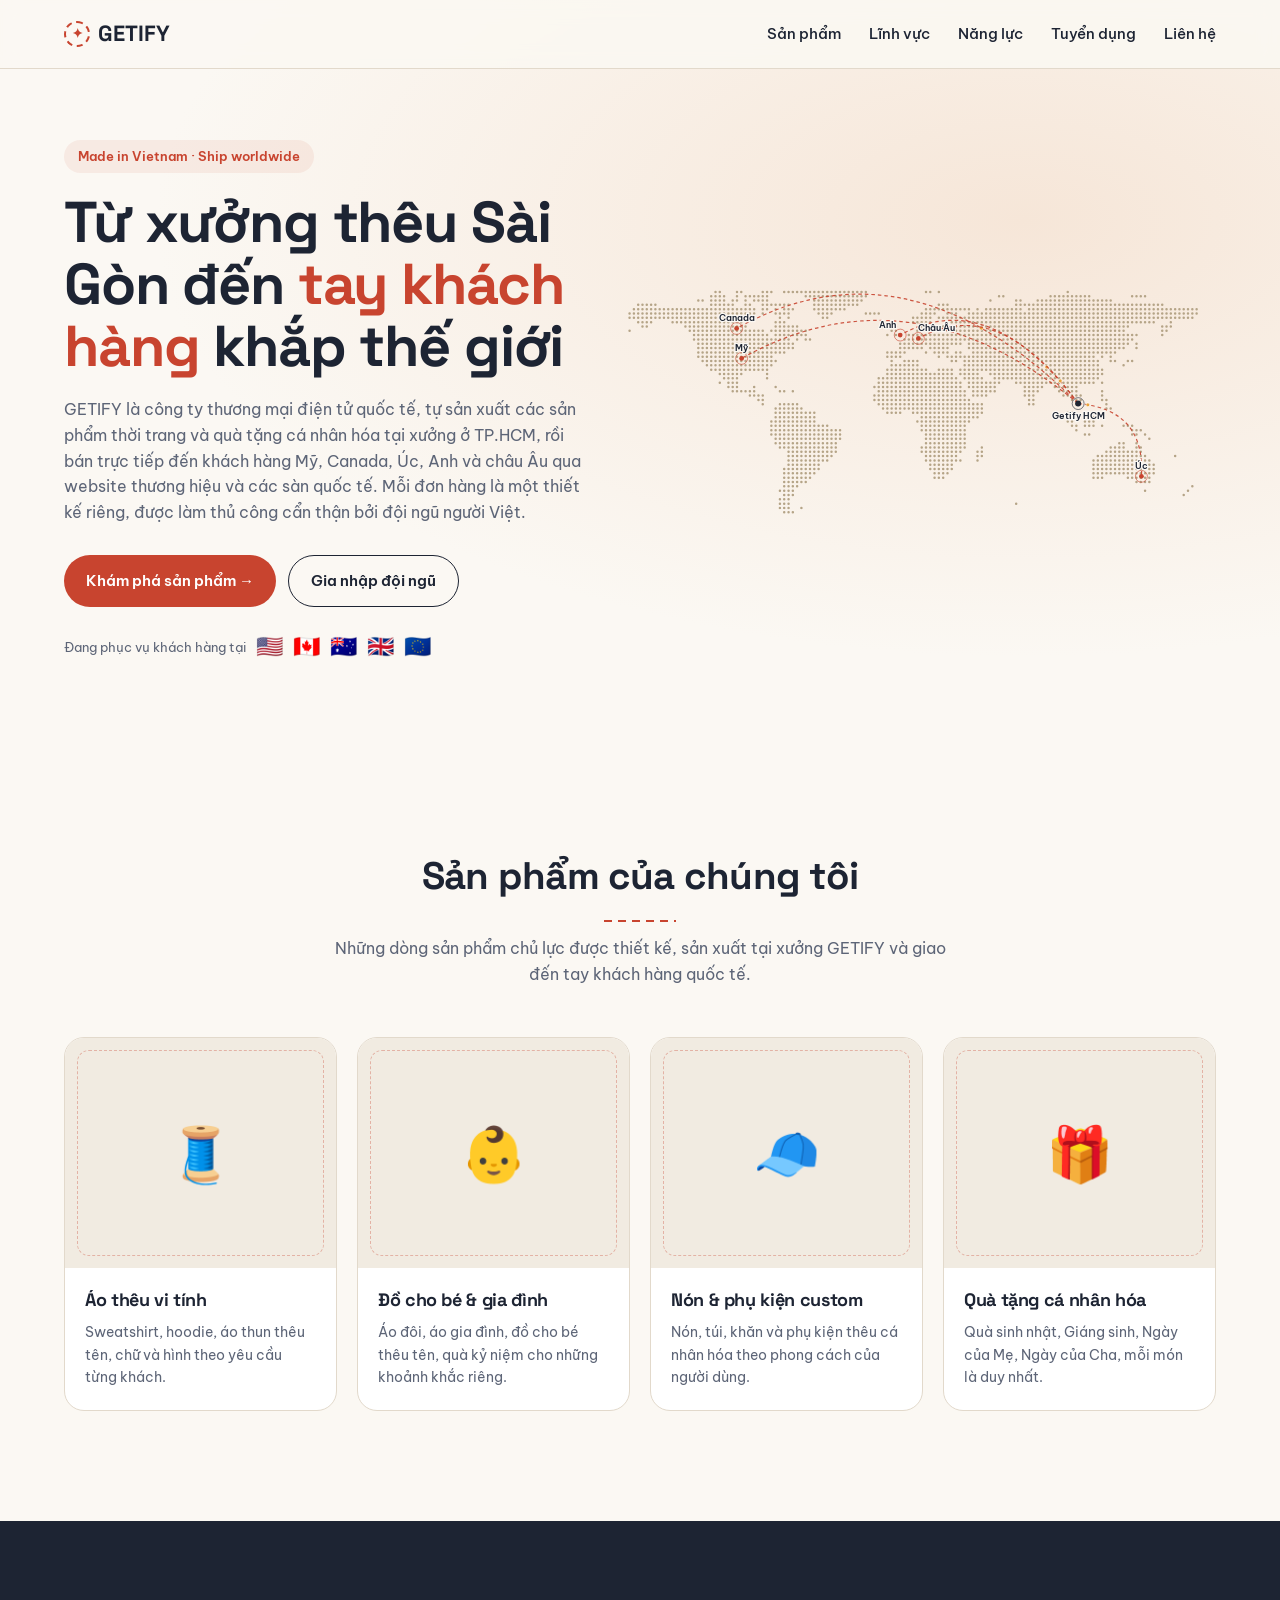
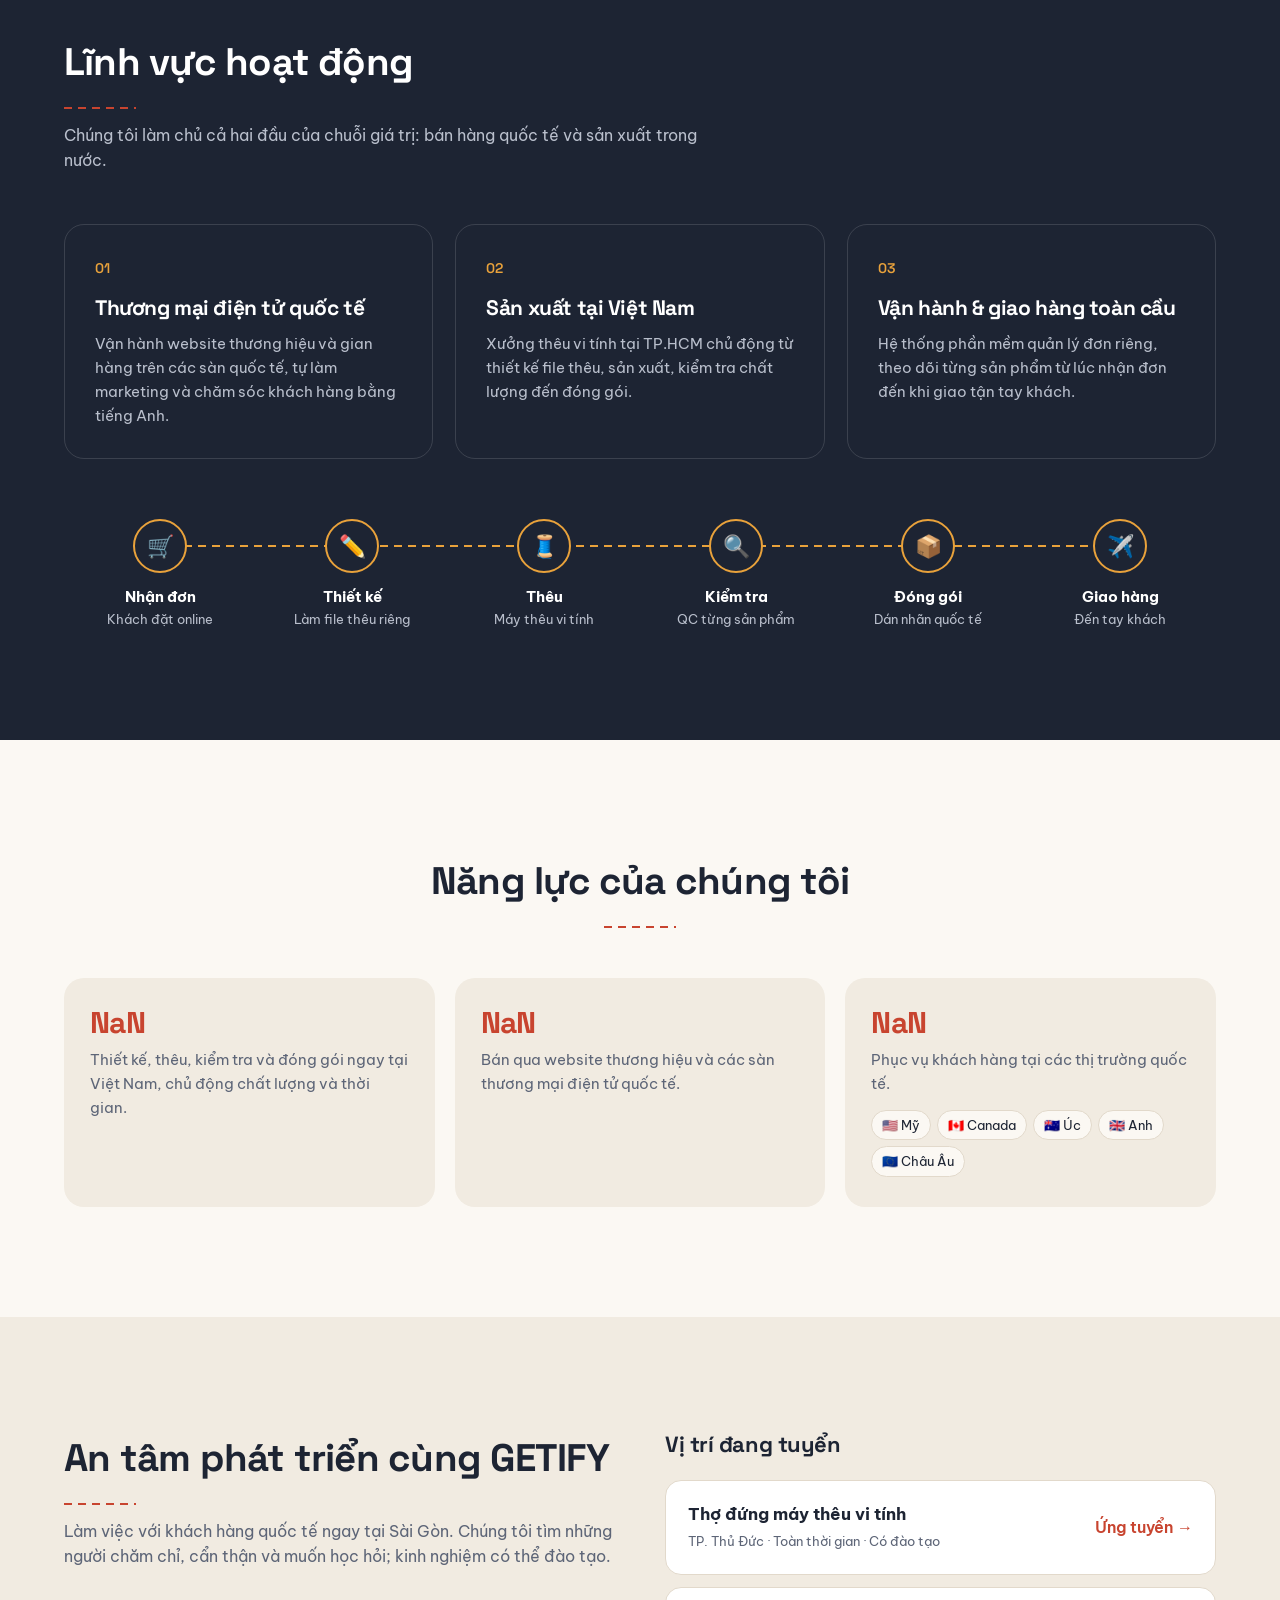
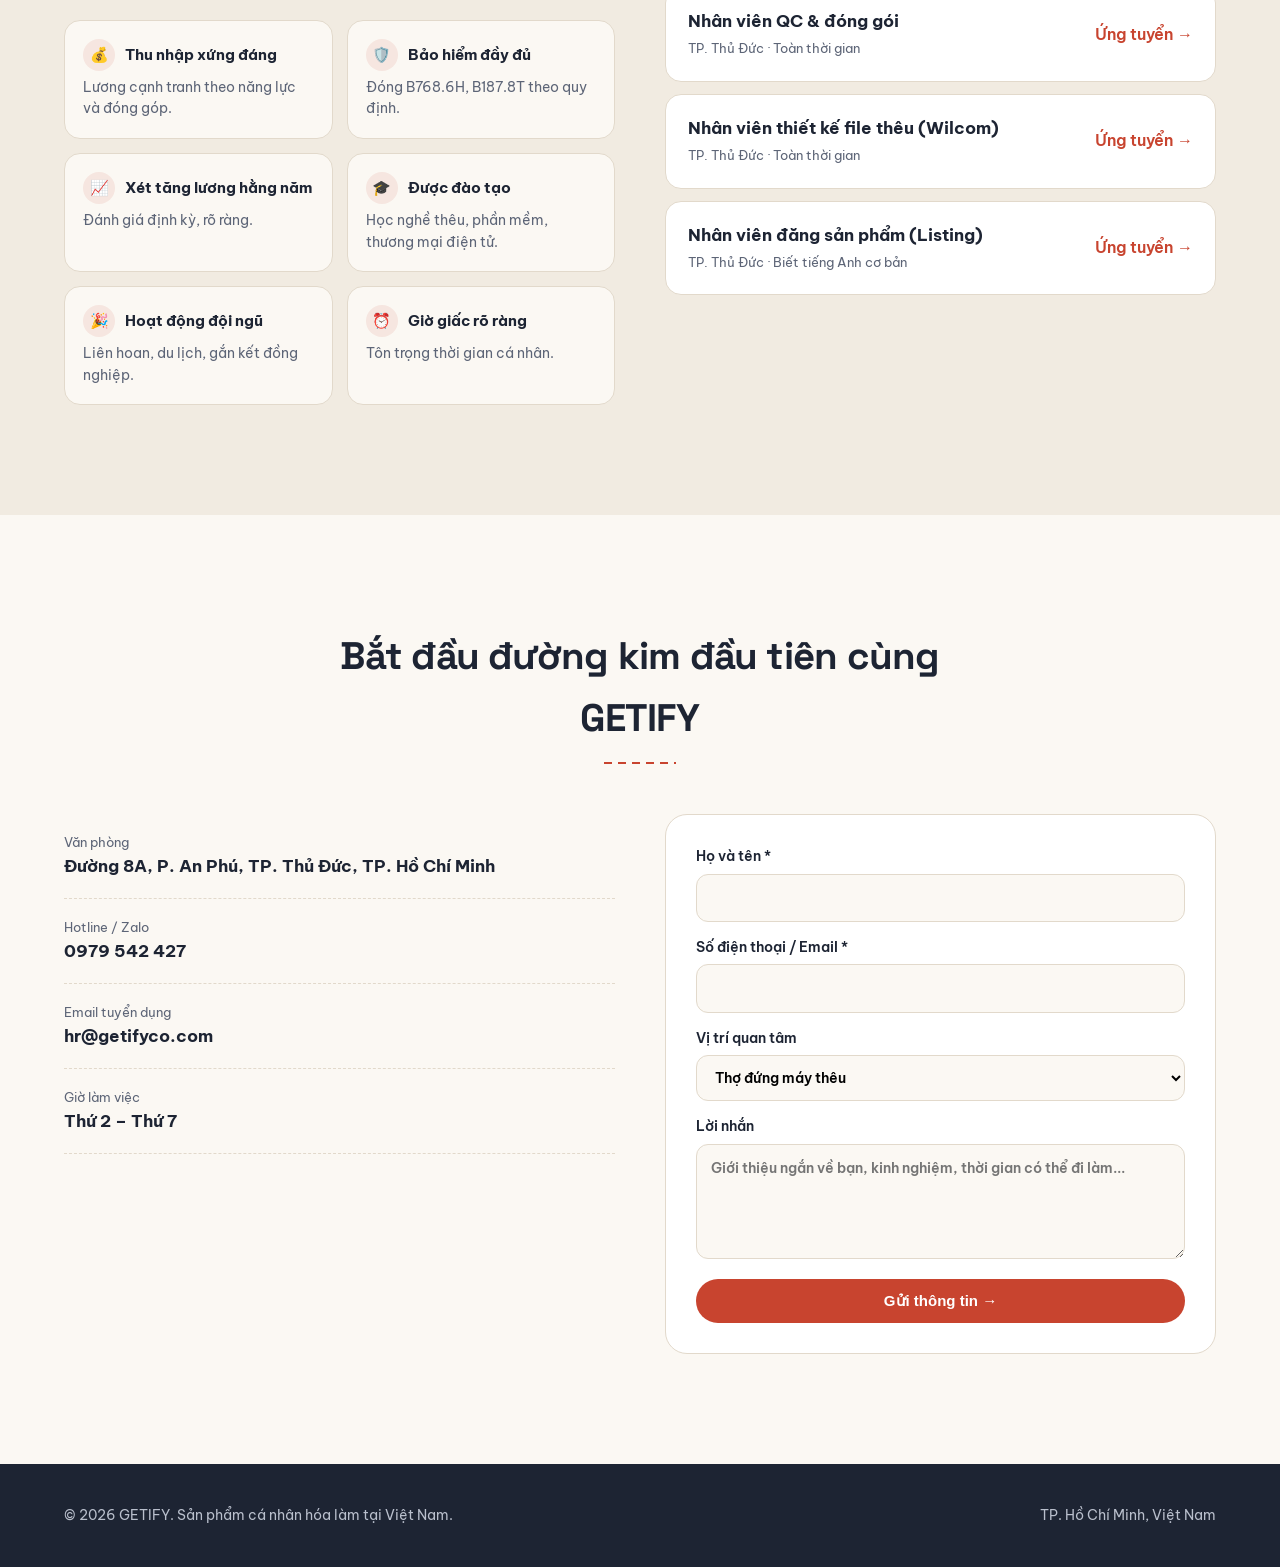
==== commit 811761b7: "Generic capability section" ====
--- a/index.html
+++ b/index.html
@@ -53,8 +53,8 @@
 .flow::before{content:"";position:absolute;top:26px;left:8%;right:8%;height:2px;background:repeating-linear-gradient(90deg,var(--thread2) 0 8px,transparent 8px 14px)}
 .st{text-align:center;position:relative;padding:0 8px}.st b{display:grid;place-items:center;width:54px;height:54px;margin:0 auto 12px;border-radius:50%;background:var(--ink);border:2px solid var(--thread2);font-size:22px}
 .st h4{font-size:15px}.st p{font-size:13px;color:#b9bfcc}
-.stats{display:grid;grid-template-columns:repeat(4,1fr);gap:20px}
-.s{background:var(--linen);border-radius:20px;padding:30px 26px}.s .num{font-size:46px;font-weight:700;color:var(--thread);line-height:1}
+.stats{display:grid;grid-template-columns:repeat(3,1fr);gap:20px}.s .mk{display:flex;flex-wrap:wrap;gap:6px;margin-top:14px}.s .mk span{background:var(--paper);border:1px solid var(--line);border-radius:999px;padding:4px 10px;font-size:13px}
+.s{background:var(--linen);border-radius:20px;padding:30px 26px}.s .num{font-size:30px;font-weight:700;color:var(--thread);line-height:1}
 .s p{margin-top:10px;color:var(--muted);font-size:15px}
 .career{background:var(--linen)}
 .cgrid{display:grid;grid-template-columns:1fr 1fr;gap:50px}
@@ -75,7 +75,7 @@
 .rv{opacity:0;transform:translateY(24px);transition:.7s}.rv.on{opacity:1;transform:none}
 .todo{background:#fff3c4;outline:1px dashed #d9a400;border-radius:4px;padding:0 4px}
 @media(max-width:900px){nav{display:none;position:absolute;top:68px;left:0;right:0;background:var(--paper);flex-direction:column;padding:20px 24px;border-bottom:1px solid var(--line)}nav.open{display:flex}.menu{display:block}
-.hero .grid,.cgrid,.contact .grid{grid-template-columns:1fr}.prods,.stats{grid-template-columns:1fr 1fr}.fgrid{grid-template-columns:1fr}
+.hero .grid,.cgrid,.contact .grid{grid-template-columns:1fr}.prods{grid-template-columns:1fr 1fr}.stats{grid-template-columns:1fr}.fgrid{grid-template-columns:1fr}
 .flow{grid-template-columns:repeat(3,1fr);row-gap:30px}.flow::before{display:none}section{padding:80px 0}.perks{grid-template-columns:1fr}}
 @media(max-width:520px){.prods,.stats{grid-template-columns:1fr}.flow{grid-template-columns:1fr 1fr}}
 </style></head><body>
@@ -119,12 +119,11 @@
 </div></div></section>
 
 <section id="nang-luc"><div class="wrap">
-<div class="head center rv"><h2>Năng lực thực tế</h2><hr class="stitch"></div>
+<div class="head center rv"><h2>Năng lực của chúng tôi</h2><hr class="stitch"></div>
 <div class="stats">
-<div class="s rv"><div class="num" data-to="6">0</div><p>Máy thêu vi tính đang vận hành</p></div>
-<div class="s rv"><div class="num" data-to="50" data-suf="+">0</div><p>Sản phẩm hoàn thiện mỗi ngày</p></div>
-<div class="s rv"><div class="num" data-to="5">0</div><p>Thị trường: Mỹ, Canada, Úc, Anh, châu Âu</p></div>
-<div class="s rv"><div class="num" data-to="2024" data-plain="1">0</div><p>Năm thành lập pháp nhân quốc tế</p></div>
+<div class="s rv"><div class="num">Tự sản xuất</div><p>Thiết kế, thêu, kiểm tra và đóng gói ngay tại Việt Nam, chủ động chất lượng và thời gian.</p></div>
+<div class="s rv"><div class="num">Đa kênh</div><p>Bán qua website thương hiệu và các sàn thương mại điện tử quốc tế.</p></div>
+<div class="s rv"><div class="num">Toàn cầu</div><p>Phục vụ khách hàng tại các thị trường quốc tế.</p><div class="mk"><span>🇺🇸 Mỹ</span><span>🇨🇦 Canada</span><span>🇦🇺 Úc</span><span>🇬🇧 Anh</span><span>🇪🇺 Châu Âu</span></div></div>
 </div></div></section>
 
 <section class="career" id="tuyen-dung"><div class="wrap cgrid">
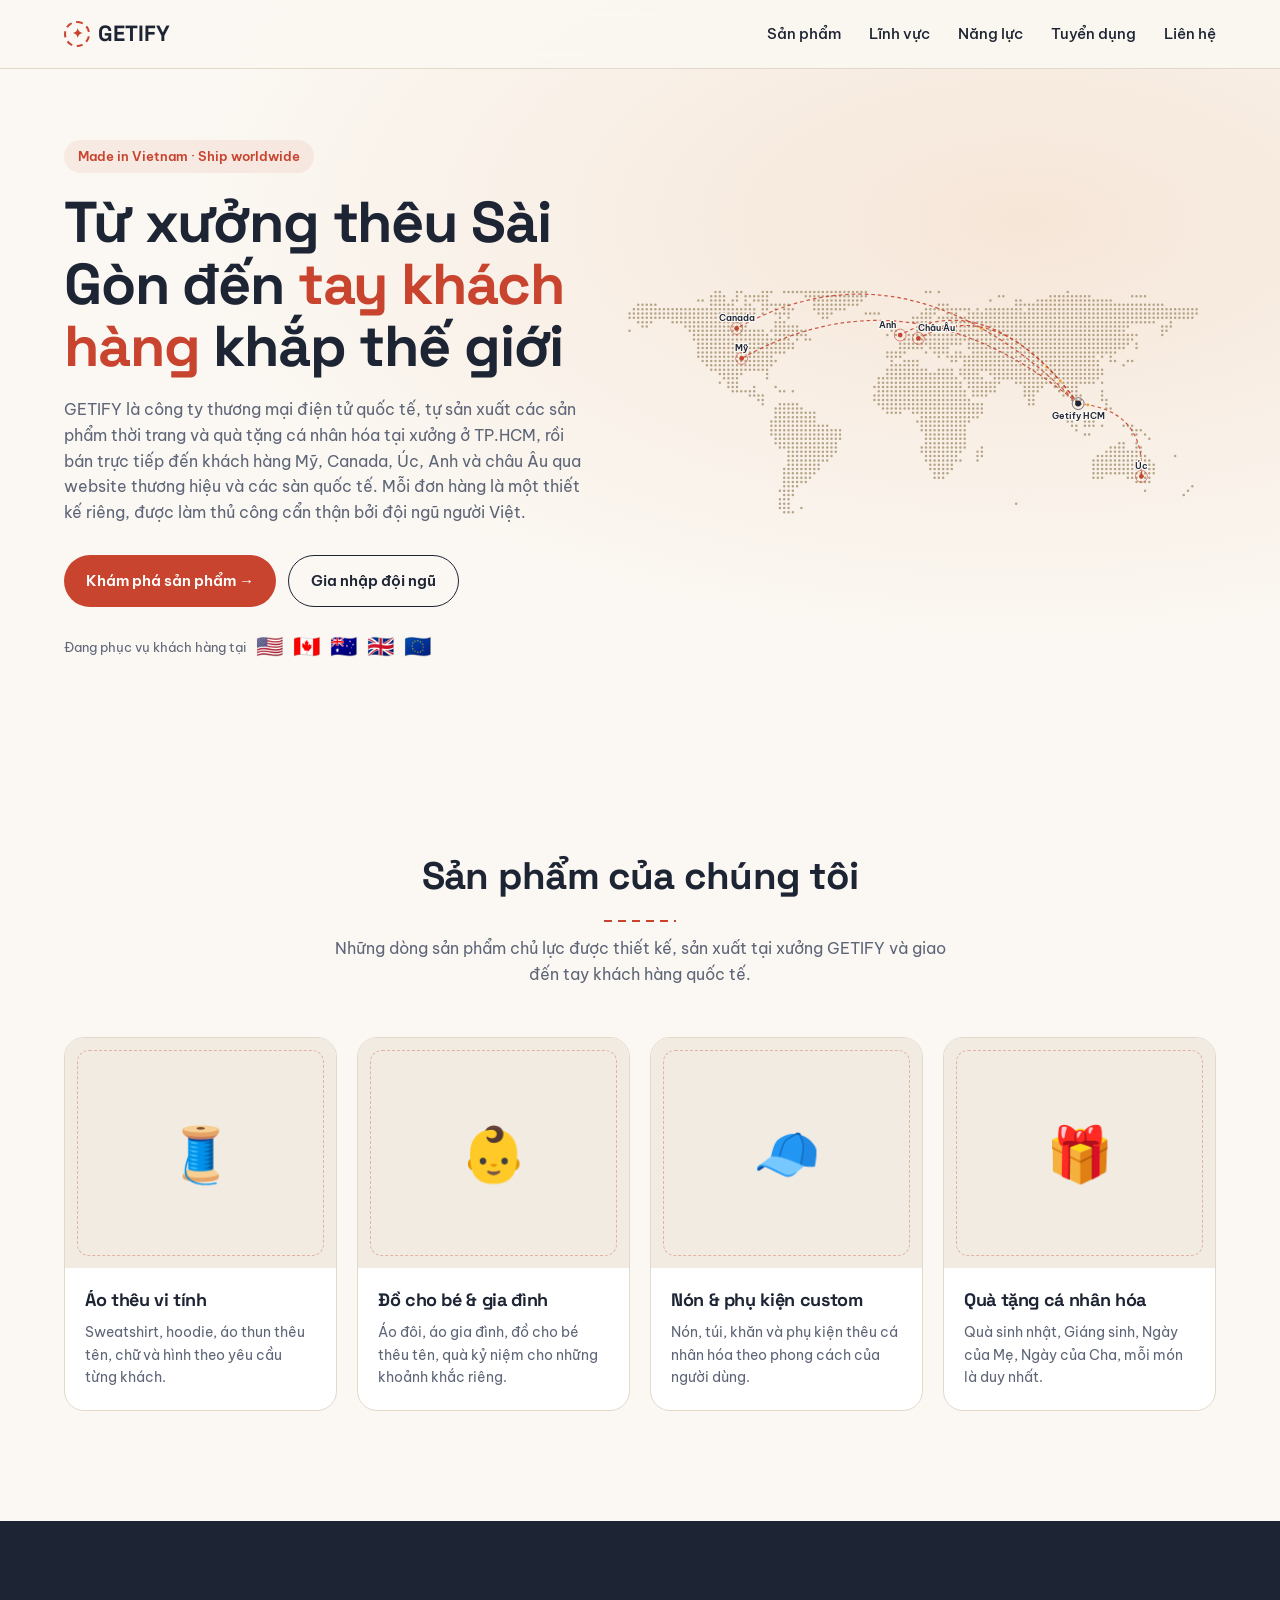
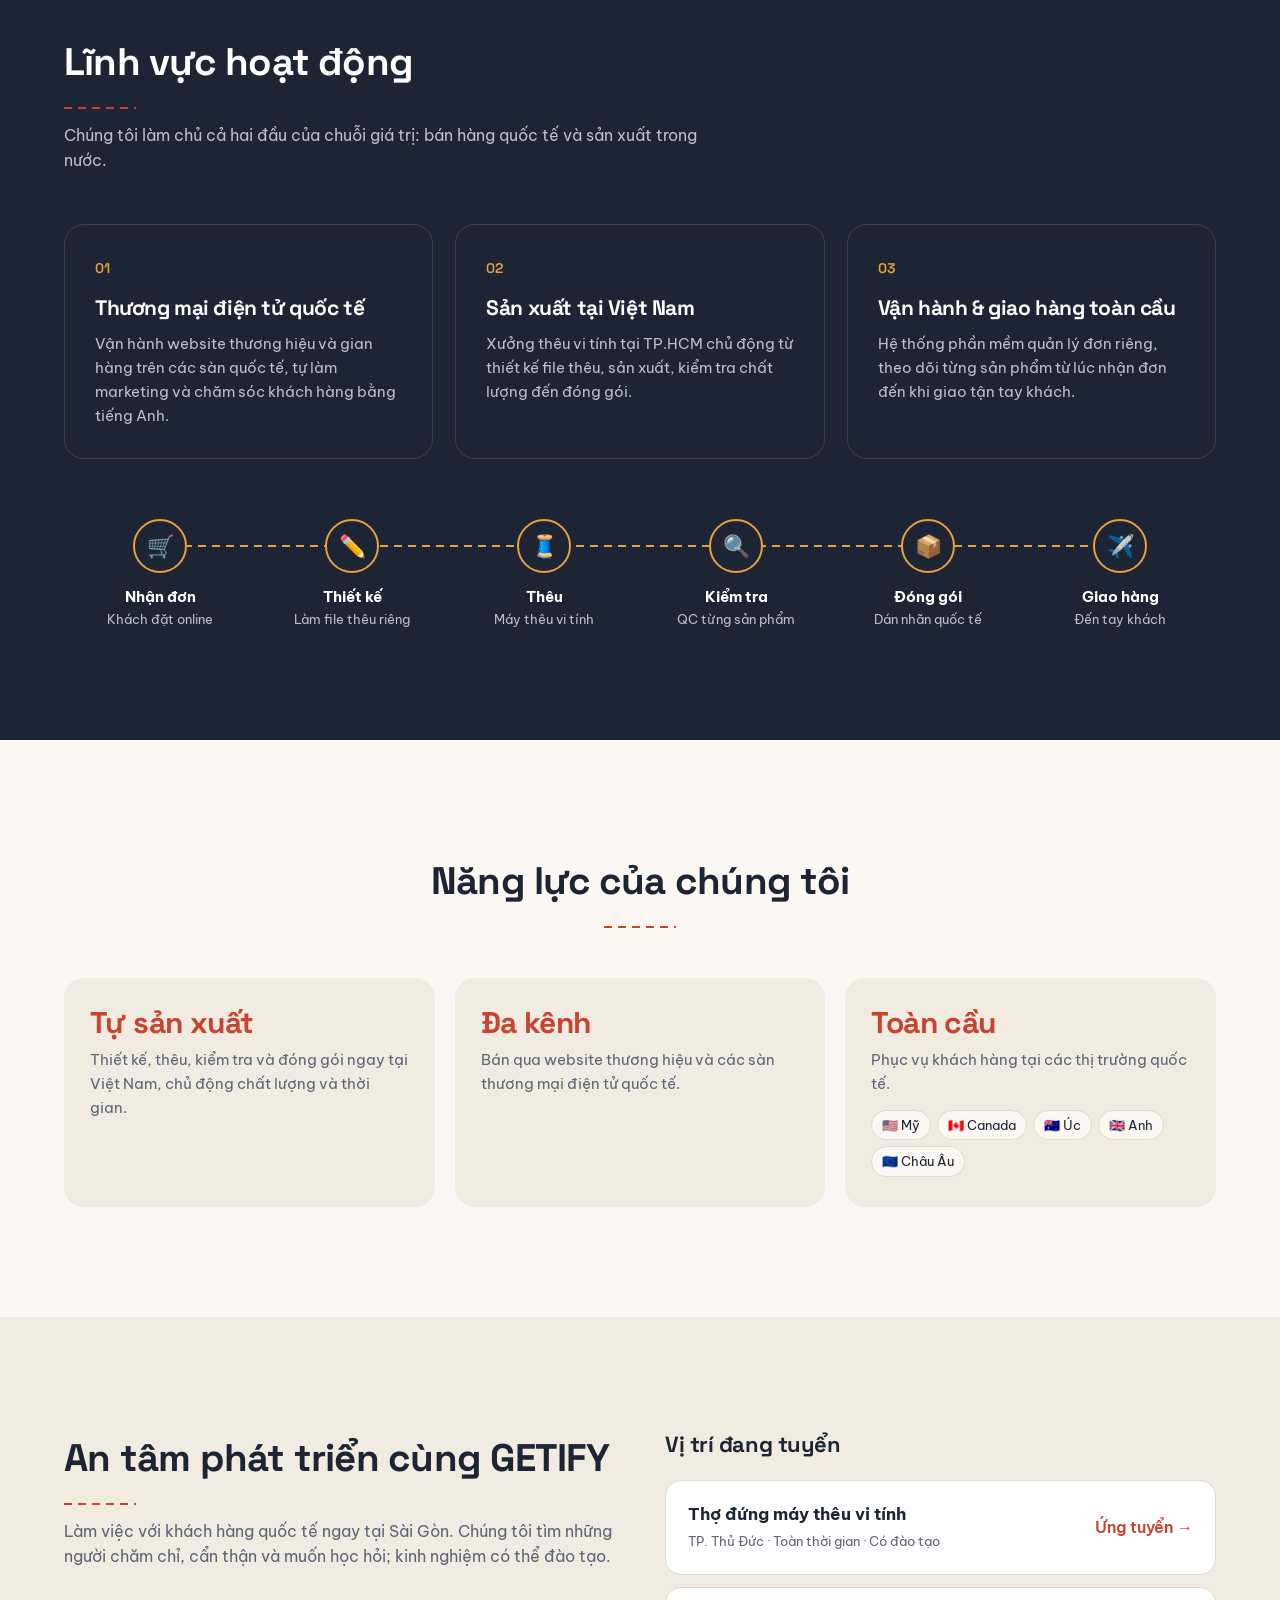
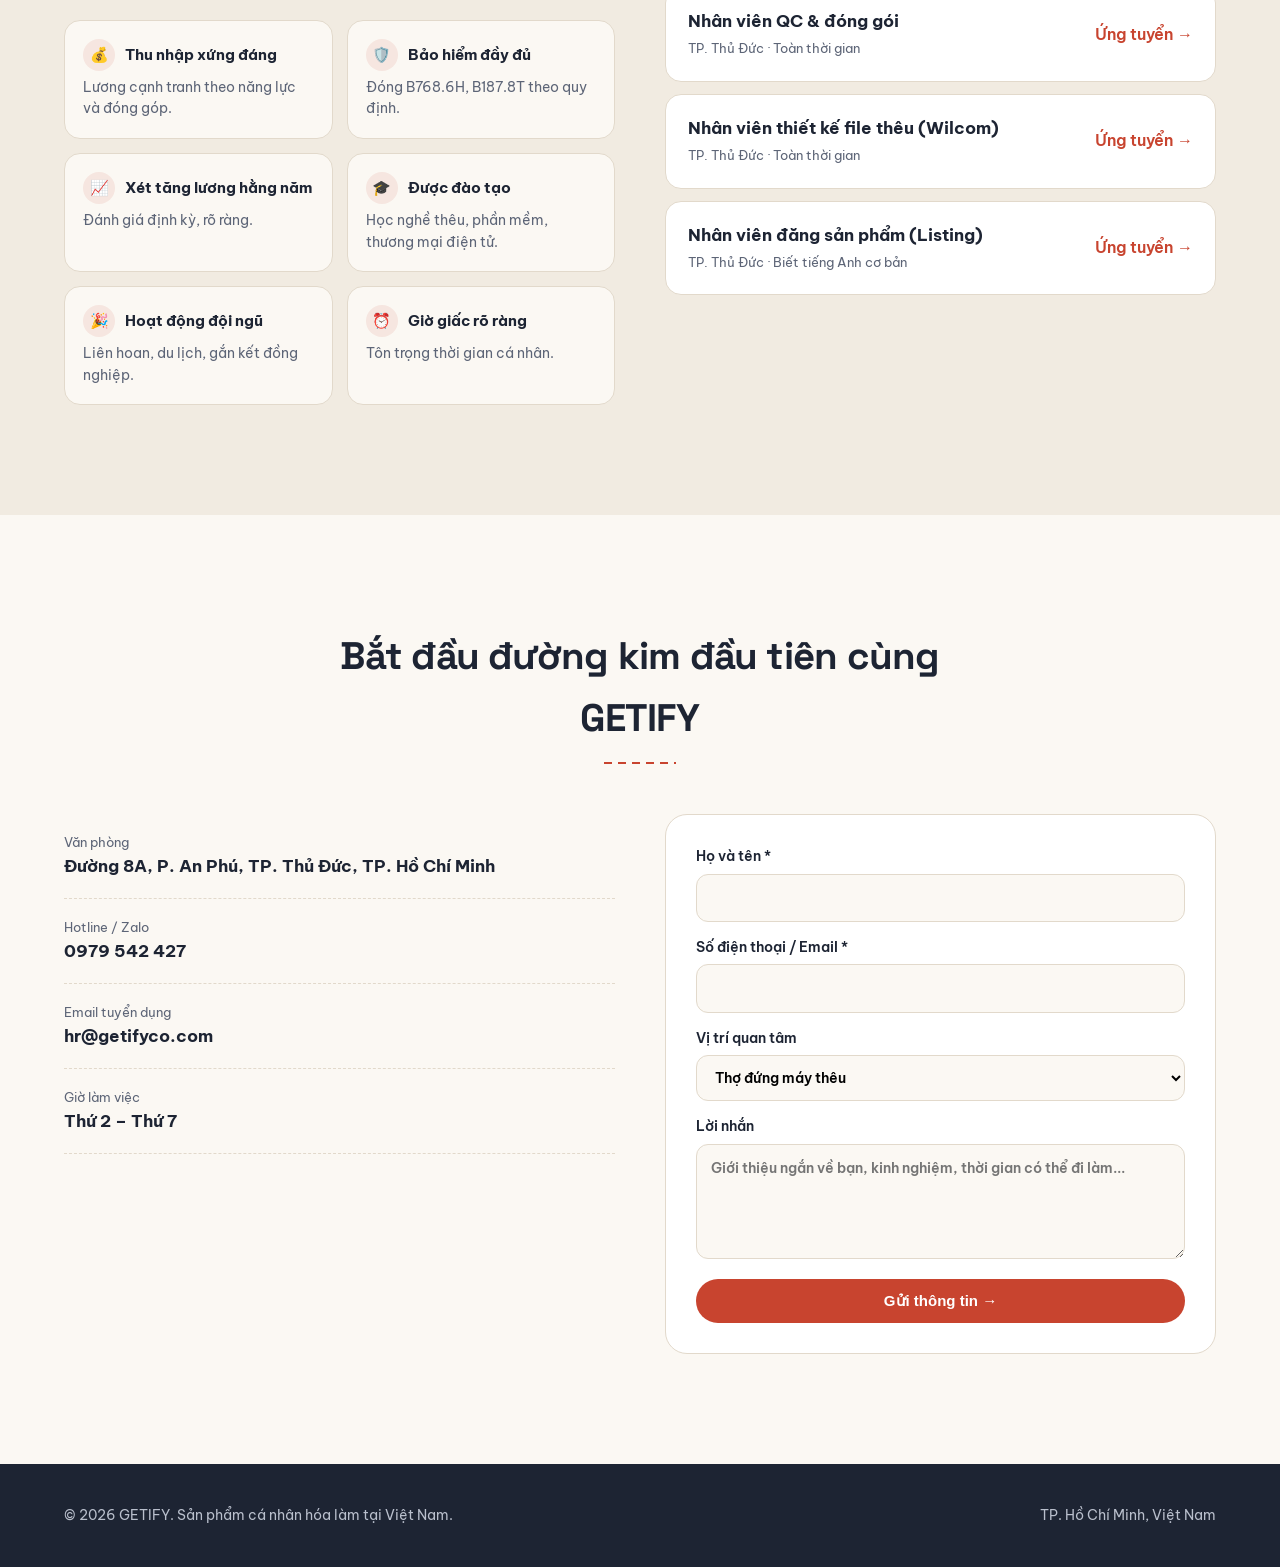
==== commit 264460a2: "Fix NaN in capability cards" ====
--- a/index.html
+++ b/index.html
@@ -54,7 +54,7 @@
 .st{text-align:center;position:relative;padding:0 8px}.st b{display:grid;place-items:center;width:54px;height:54px;margin:0 auto 12px;border-radius:50%;background:var(--ink);border:2px solid var(--thread2);font-size:22px}
 .st h4{font-size:15px}.st p{font-size:13px;color:#b9bfcc}
 .stats{display:grid;grid-template-columns:repeat(3,1fr);gap:20px}.s .mk{display:flex;flex-wrap:wrap;gap:6px;margin-top:14px}.s .mk span{background:var(--paper);border:1px solid var(--line);border-radius:999px;padding:4px 10px;font-size:13px}
-.s{background:var(--linen);border-radius:20px;padding:30px 26px}.s .num{font-size:30px;font-weight:700;color:var(--thread);line-height:1}
+.s{background:var(--linen);border-radius:20px;padding:30px 26px}.s .big{font-size:30px;font-weight:700;color:var(--thread);line-height:1}
 .s p{margin-top:10px;color:var(--muted);font-size:15px}
 .career{background:var(--linen)}
 .cgrid{display:grid;grid-template-columns:1fr 1fr;gap:50px}
@@ -121,9 +121,9 @@
 <section id="nang-luc"><div class="wrap">
 <div class="head center rv"><h2>Năng lực của chúng tôi</h2><hr class="stitch"></div>
 <div class="stats">
-<div class="s rv"><div class="num">Tự sản xuất</div><p>Thiết kế, thêu, kiểm tra và đóng gói ngay tại Việt Nam, chủ động chất lượng và thời gian.</p></div>
-<div class="s rv"><div class="num">Đa kênh</div><p>Bán qua website thương hiệu và các sàn thương mại điện tử quốc tế.</p></div>
-<div class="s rv"><div class="num">Toàn cầu</div><p>Phục vụ khách hàng tại các thị trường quốc tế.</p><div class="mk"><span>🇺🇸 Mỹ</span><span>🇨🇦 Canada</span><span>🇦🇺 Úc</span><span>🇬🇧 Anh</span><span>🇪🇺 Châu Âu</span></div></div>
+<div class="s rv"><div class="num big">Tự sản xuất</div><p>Thiết kế, thêu, kiểm tra và đóng gói ngay tại Việt Nam, chủ động chất lượng và thời gian.</p></div>
+<div class="s rv"><div class="num big">Đa kênh</div><p>Bán qua website thương hiệu và các sàn thương mại điện tử quốc tế.</p></div>
+<div class="s rv"><div class="num big">Toàn cầu</div><p>Phục vụ khách hàng tại các thị trường quốc tế.</p><div class="mk"><span>🇺🇸 Mỹ</span><span>🇨🇦 Canada</span><span>🇦🇺 Úc</span><span>🇬🇧 Anh</span><span>🇪🇺 Châu Âu</span></div></div>
 </div></div></section>
 
 <section class="career" id="tuyen-dung"><div class="wrap cgrid">
@@ -170,7 +170,7 @@
 document.querySelectorAll('.rv').forEach((el,i)=>{el.style.transitionDelay=(i%4)*90+'ms';io.observe(el)});
 const co=new IntersectionObserver(es=>es.forEach(e=>{if(!e.isIntersecting)return;const el=e.target,to=+el.dataset.to,suf=el.dataset.suf||'',t0=performance.now(),from=el.dataset.plain?to-30:0;
 (function f(t){const p=Math.min((t-t0)/1400,1),v=Math.round(from+(to-from)*(1-Math.pow(1-p,3)));el.textContent=v+suf;if(p<1)requestAnimationFrame(f)})(t0);co.unobserve(el)}));
-document.querySelectorAll('.num').forEach(n=>co.observe(n));
+
 document.querySelectorAll('.job').forEach(j=>j.onclick=()=>document.getElementById('job').value=j.dataset.job);
 document.querySelectorAll('nav a').forEach(a=>a.onclick=()=>document.getElementById('nav').classList.remove('open'));
 function send(e){e.preventDefault();const d=new FormData(e.target);
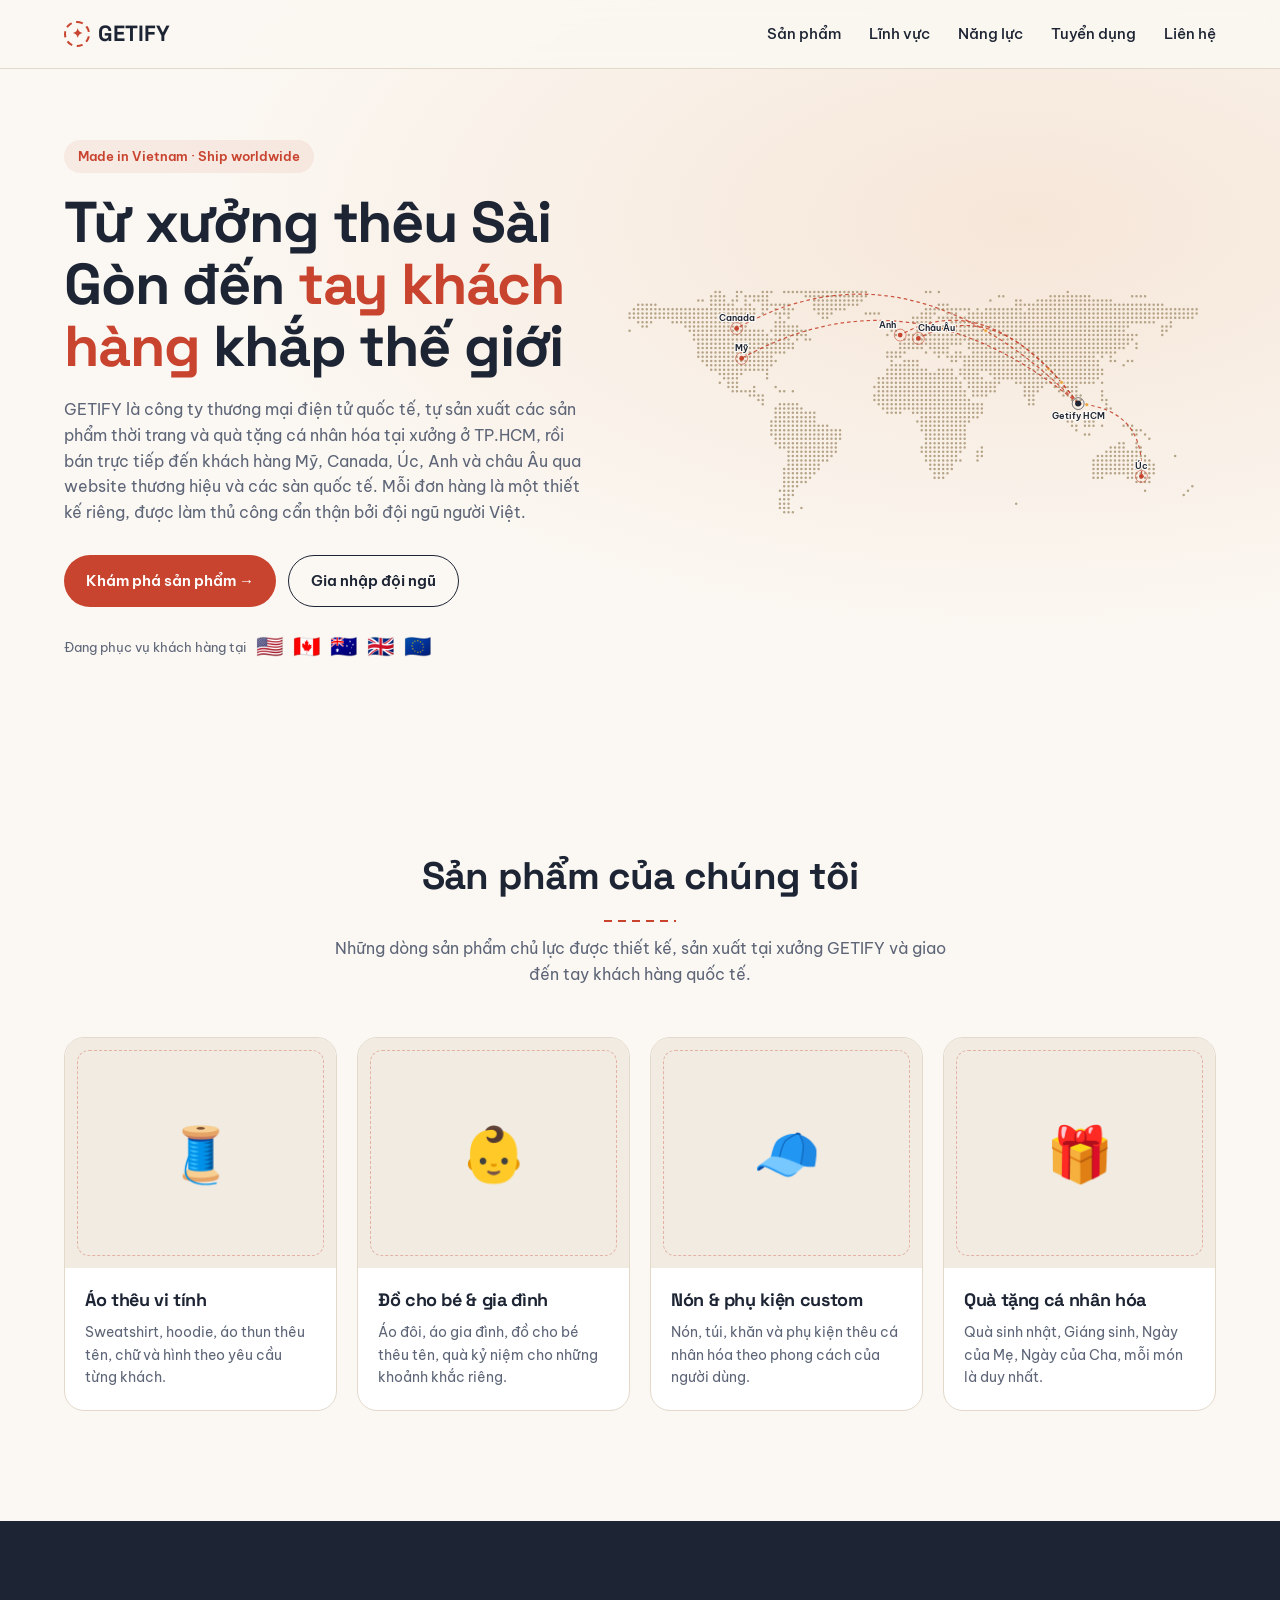
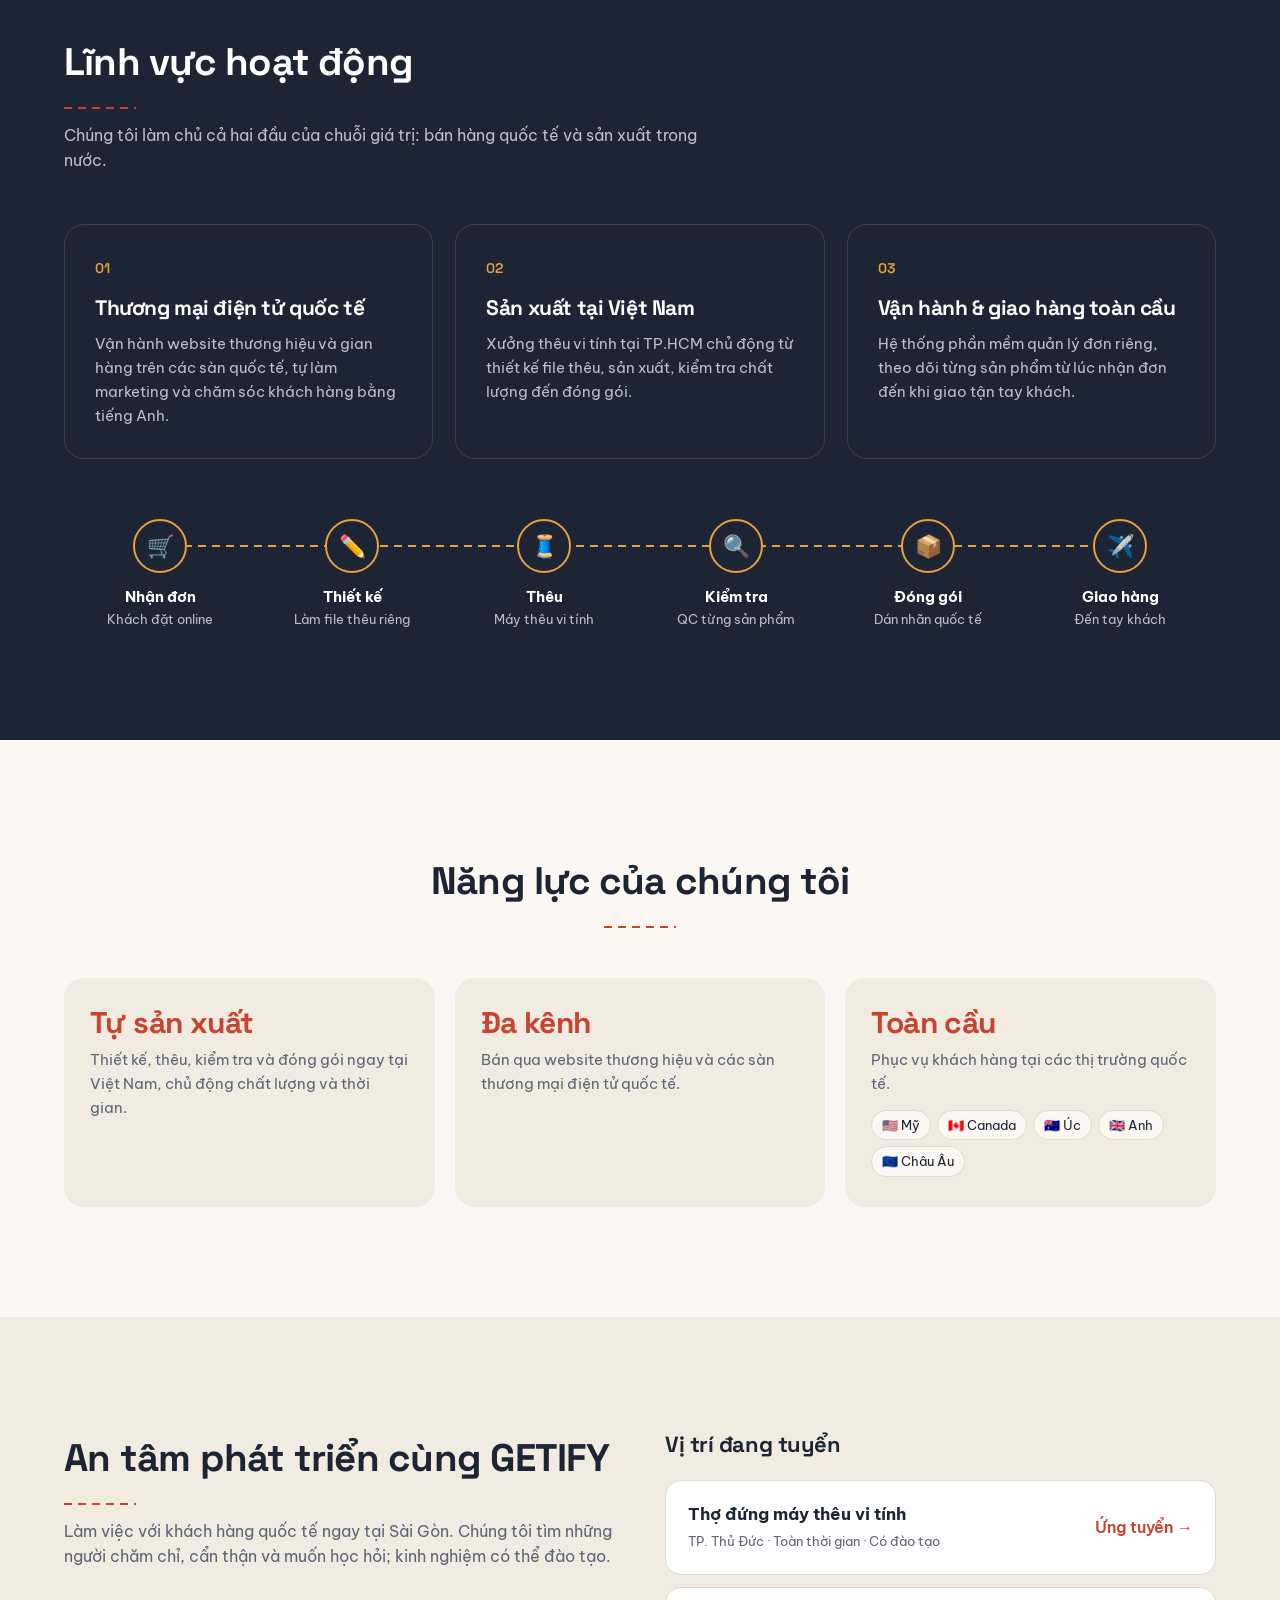
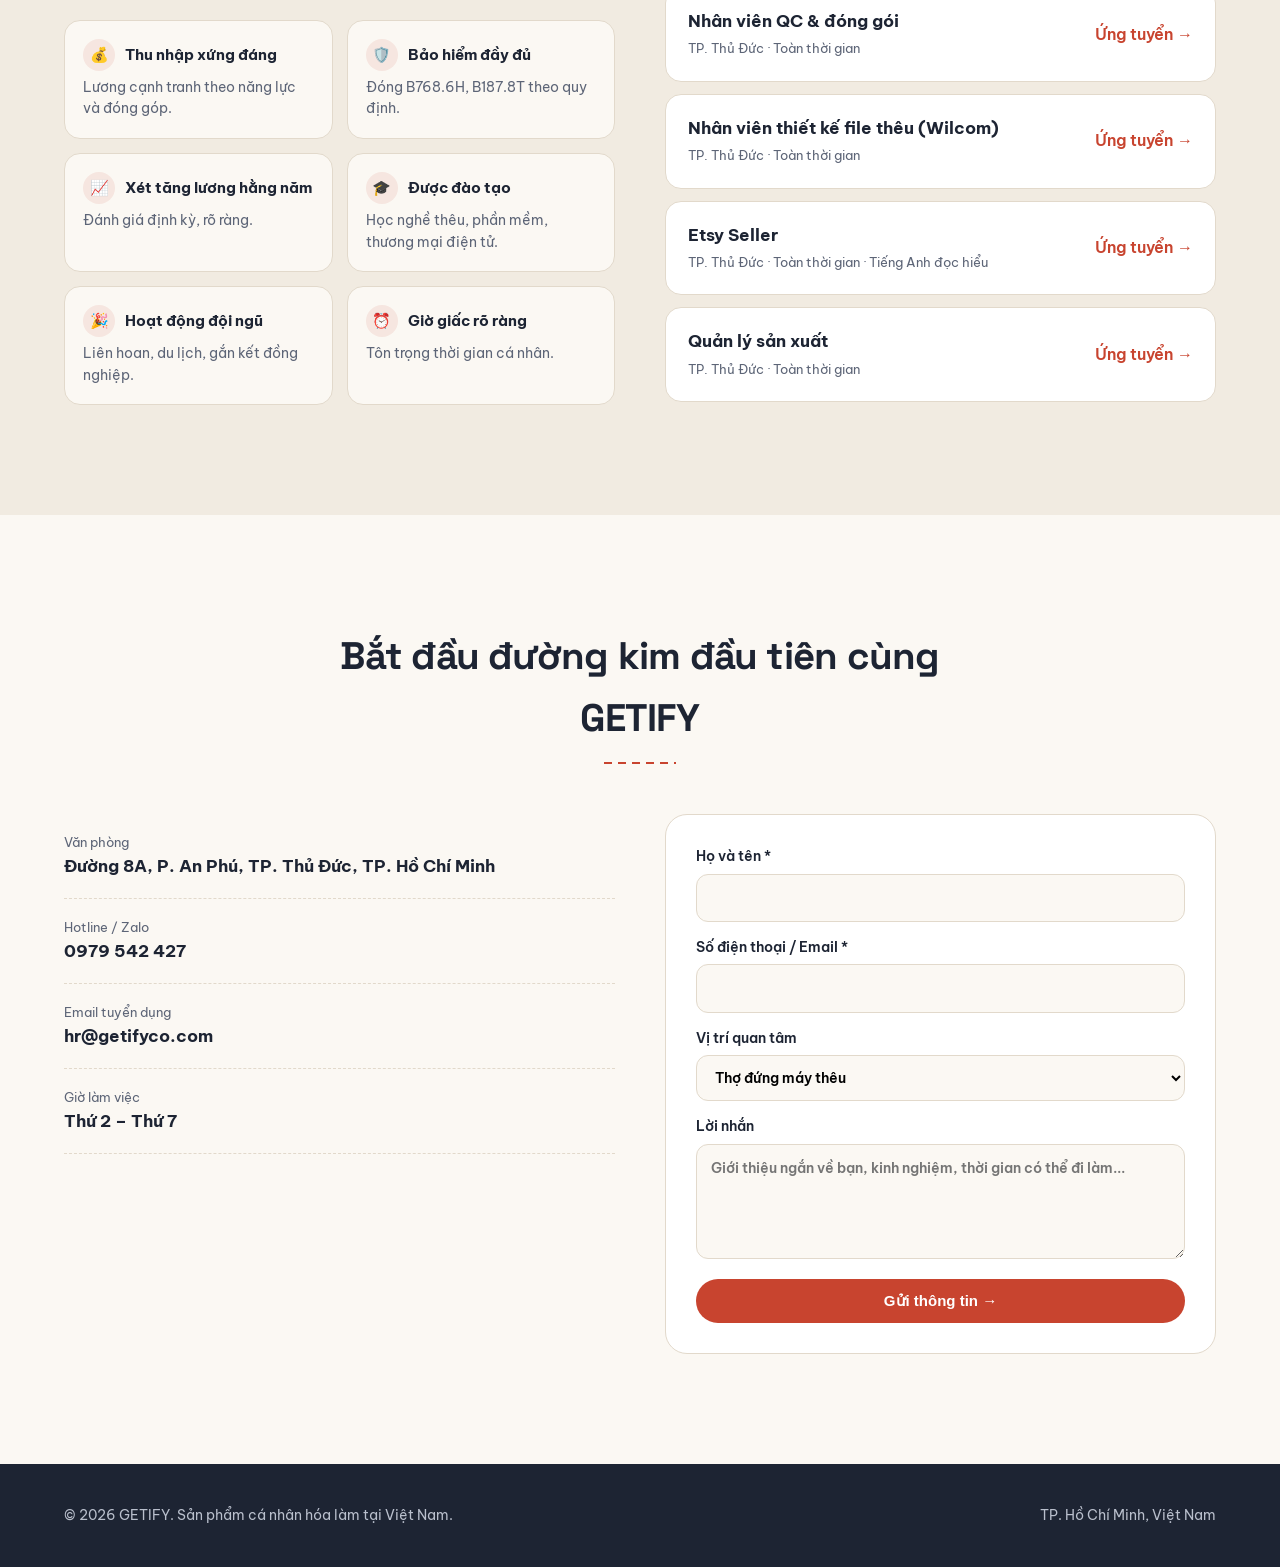
==== commit ecfa6d89: "Update job openings" ====
--- a/index.html
+++ b/index.html
@@ -141,7 +141,8 @@
 <a class="job" href="#lien-he" data-job="Thợ đứng máy thêu"><div><h4>Thợ đứng máy thêu vi tính</h4><small>TP. Thủ Đức · Toàn thời gian · Có đào tạo</small></div><span class="go">Ứng tuyển →</span></a>
 <a class="job" href="#lien-he" data-job="Nhân viên QC & đóng gói"><div><h4>Nhân viên QC & đóng gói</h4><small>TP. Thủ Đức · Toàn thời gian</small></div><span class="go">Ứng tuyển →</span></a>
 <a class="job" href="#lien-he" data-job="Nhân viên thiết kế file thêu"><div><h4>Nhân viên thiết kế file thêu (Wilcom)</h4><small>TP. Thủ Đức · Toàn thời gian</small></div><span class="go">Ứng tuyển →</span></a>
-<a class="job" href="#lien-he" data-job="Nhân viên đăng sản phẩm (Listing)"><div><h4>Nhân viên đăng sản phẩm (Listing)</h4><small>TP. Thủ Đức · Biết tiếng Anh cơ bản</small></div><span class="go">Ứng tuyển →</span></a>
+<a class="job" href="#lien-he" data-job="Etsy Seller"><div><h4>Etsy Seller</h4><small>TP. Thủ Đức · Toàn thời gian · Tiếng Anh đọc hiểu</small></div><span class="go">Ứng tuyển →</span></a>
+<a class="job" href="#lien-he" data-job="Quản lý sản xuất"><div><h4>Quản lý sản xuất</h4><small>TP. Thủ Đức · Toàn thời gian</small></div><span class="go">Ứng tuyển →</span></a>
 </div></div>
 </div></section>
 
@@ -157,7 +158,7 @@
 <form class="rv" id="f" onsubmit="return send(event)">
 <label>Họ và tên *<input name="name" required></label>
 <label>Số điện thoại / Email *<input name="contact" required></label>
-<label>Vị trí quan tâm<select name="job" id="job"><option>Thợ đứng máy thêu</option><option>Nhân viên QC & đóng gói</option><option>Nhân viên thiết kế file thêu</option><option>Nhân viên đăng sản phẩm (Listing)</option><option>Hợp tác kinh doanh</option><option>Khác</option></select></label>
+<label>Vị trí quan tâm<select name="job" id="job"><option>Thợ đứng máy thêu</option><option>Nhân viên QC & đóng gói</option><option>Nhân viên thiết kế file thêu</option><option>Etsy Seller</option><option>Quản lý sản xuất</option><option>Hợp tác kinh doanh</option><option>Khác</option></select></label>
 <label>Lời nhắn<textarea name="msg" rows="4" placeholder="Giới thiệu ngắn về bạn, kinh nghiệm, thời gian có thể đi làm..."></textarea></label>
 <button class="btn pri" style="justify-content:center;border:0;cursor:pointer">Gửi thông tin →</button>
 </form></div></div></section>
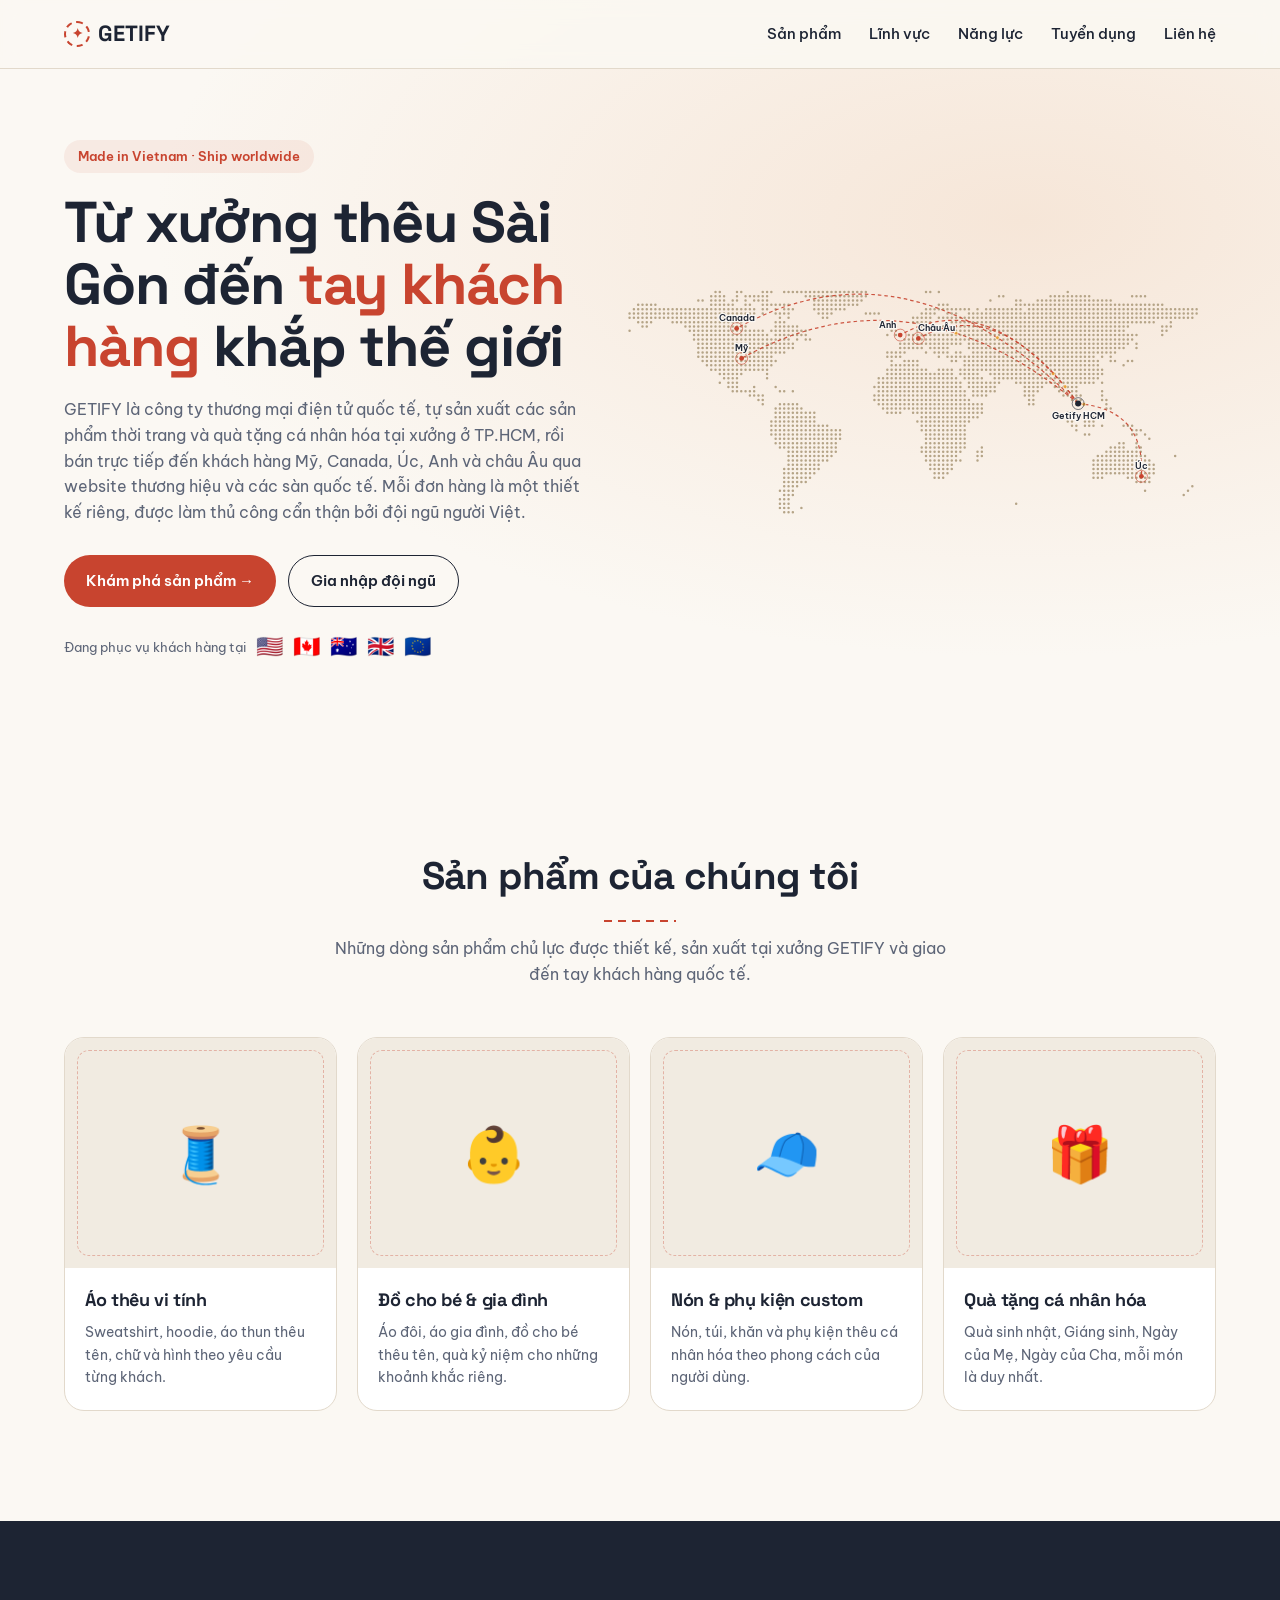
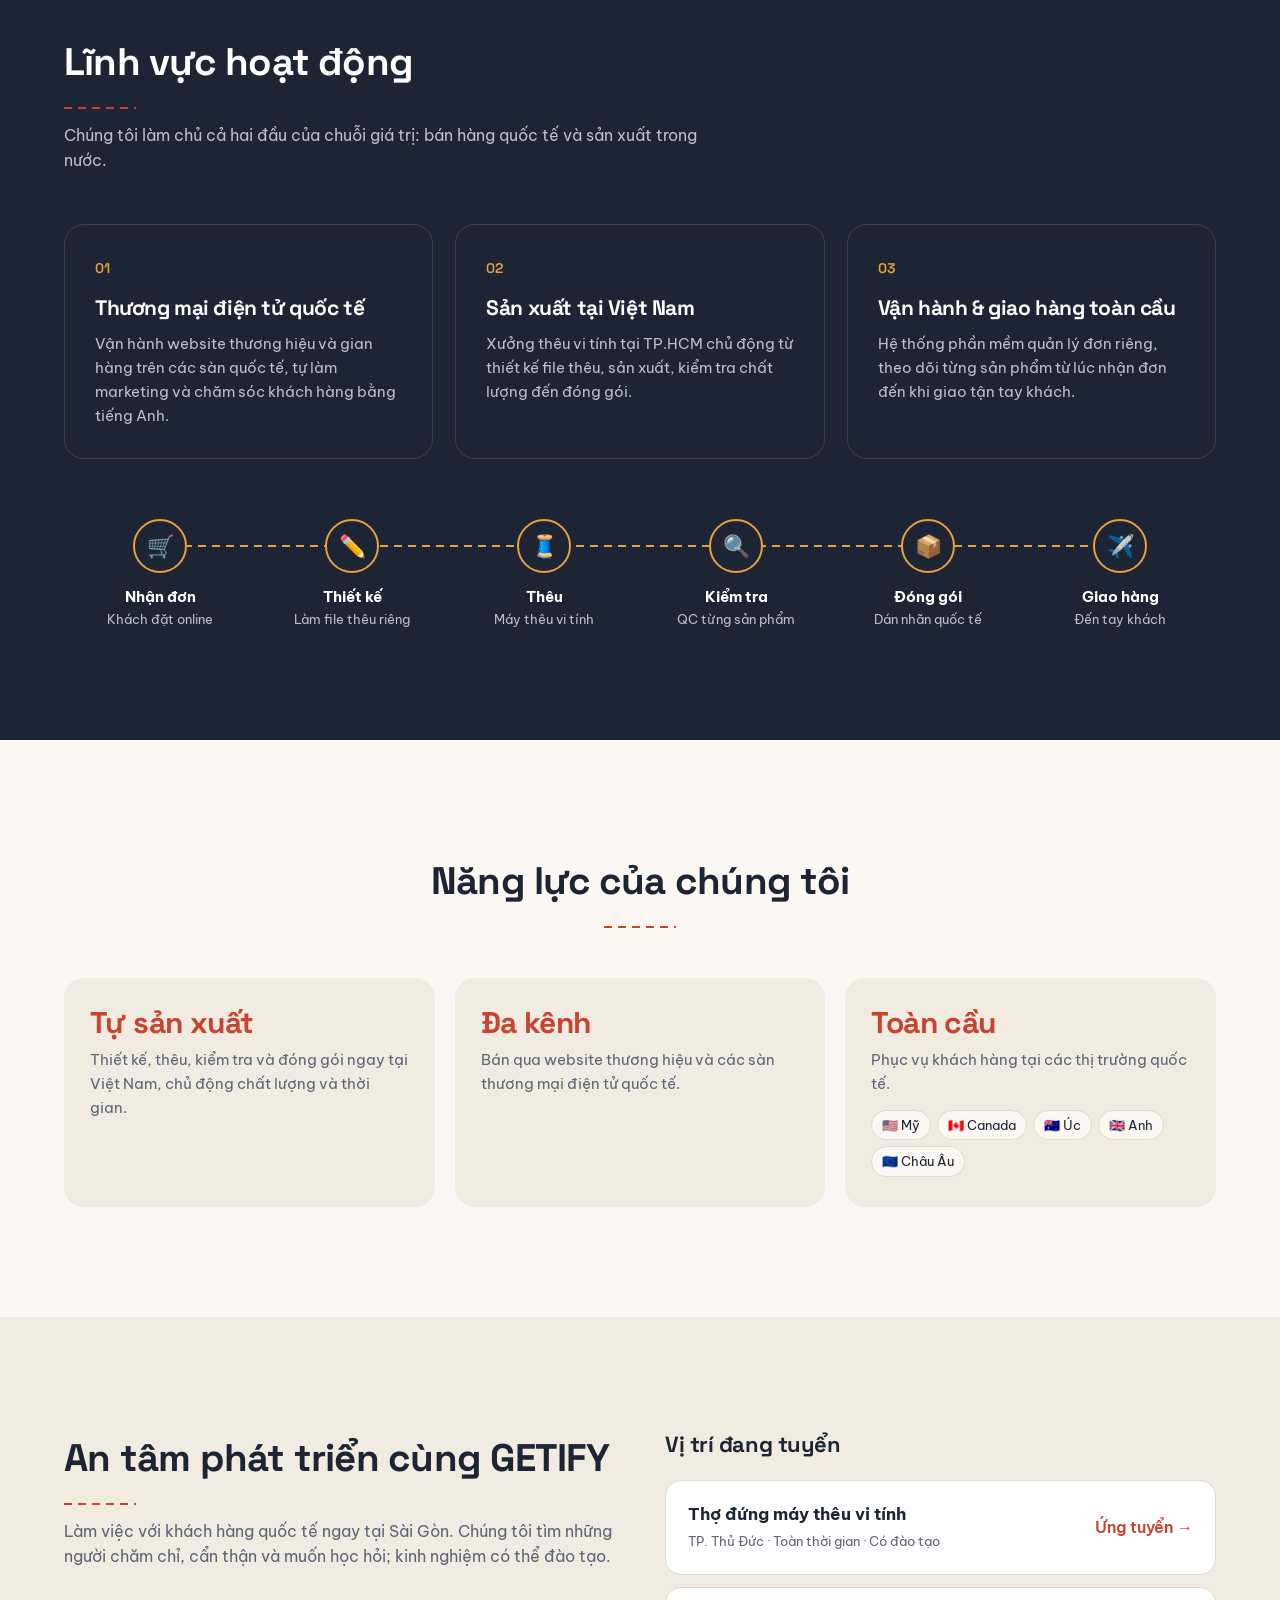
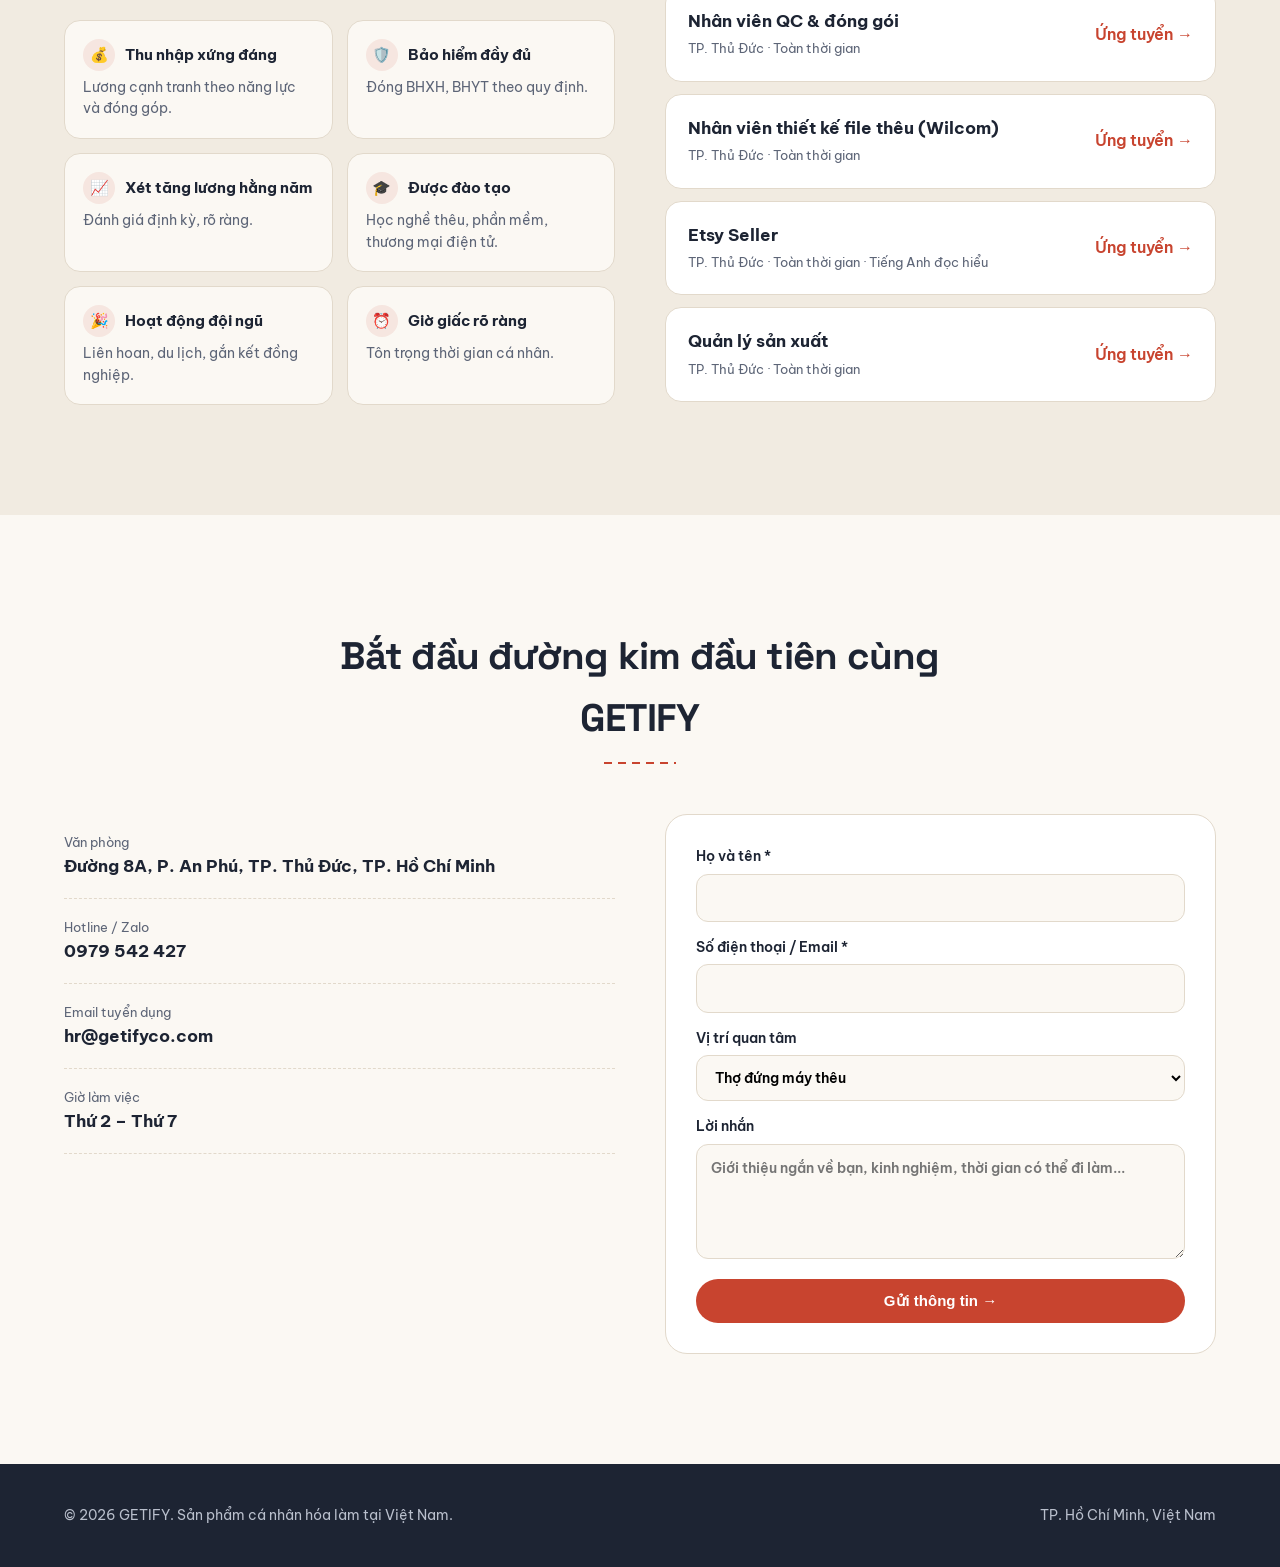
==== commit a8bf3f9a: "Fix insurance text" ====
--- a/index.html
+++ b/index.html
@@ -130,7 +130,7 @@
 <div class="rv"><div class="head"><h2>An tâm phát triển cùng GETIFY</h2><hr class="stitch"><p>Làm việc với khách hàng quốc tế ngay tại Sài Gòn. Chúng tôi tìm những người chăm chỉ, cẩn thận và muốn học hỏi; kinh nghiệm có thể đào tạo.</p></div>
 <div class="perks">
 <div class="pk"><b><span>💰</span>Thu nhập xứng đáng</b><p>Lương cạnh tranh theo năng lực và đóng góp.</p></div>
-<div class="pk"><b><span>🛡️</span>Bảo hiểm đầy đủ</b><p>Đóng B768.6H, B187.8T theo quy định.</p></div>
+<div class="pk"><b><span>🛡️</span>Bảo hiểm đầy đủ</b><p>Đóng BHXH, BHYT theo quy định.</p></div>
 <div class="pk"><b><span>📈</span>Xét tăng lương hằng năm</b><p>Đánh giá định kỳ, rõ ràng.</p></div>
 <div class="pk"><b><span>🎓</span>Được đào tạo</b><p>Học nghề thêu, phần mềm, thương mại điện tử.</p></div>
 <div class="pk"><b><span>🎉</span>Hoạt động đội ngũ</b><p>Liên hoan, du lịch, gắn kết đồng nghiệp.</p></div>
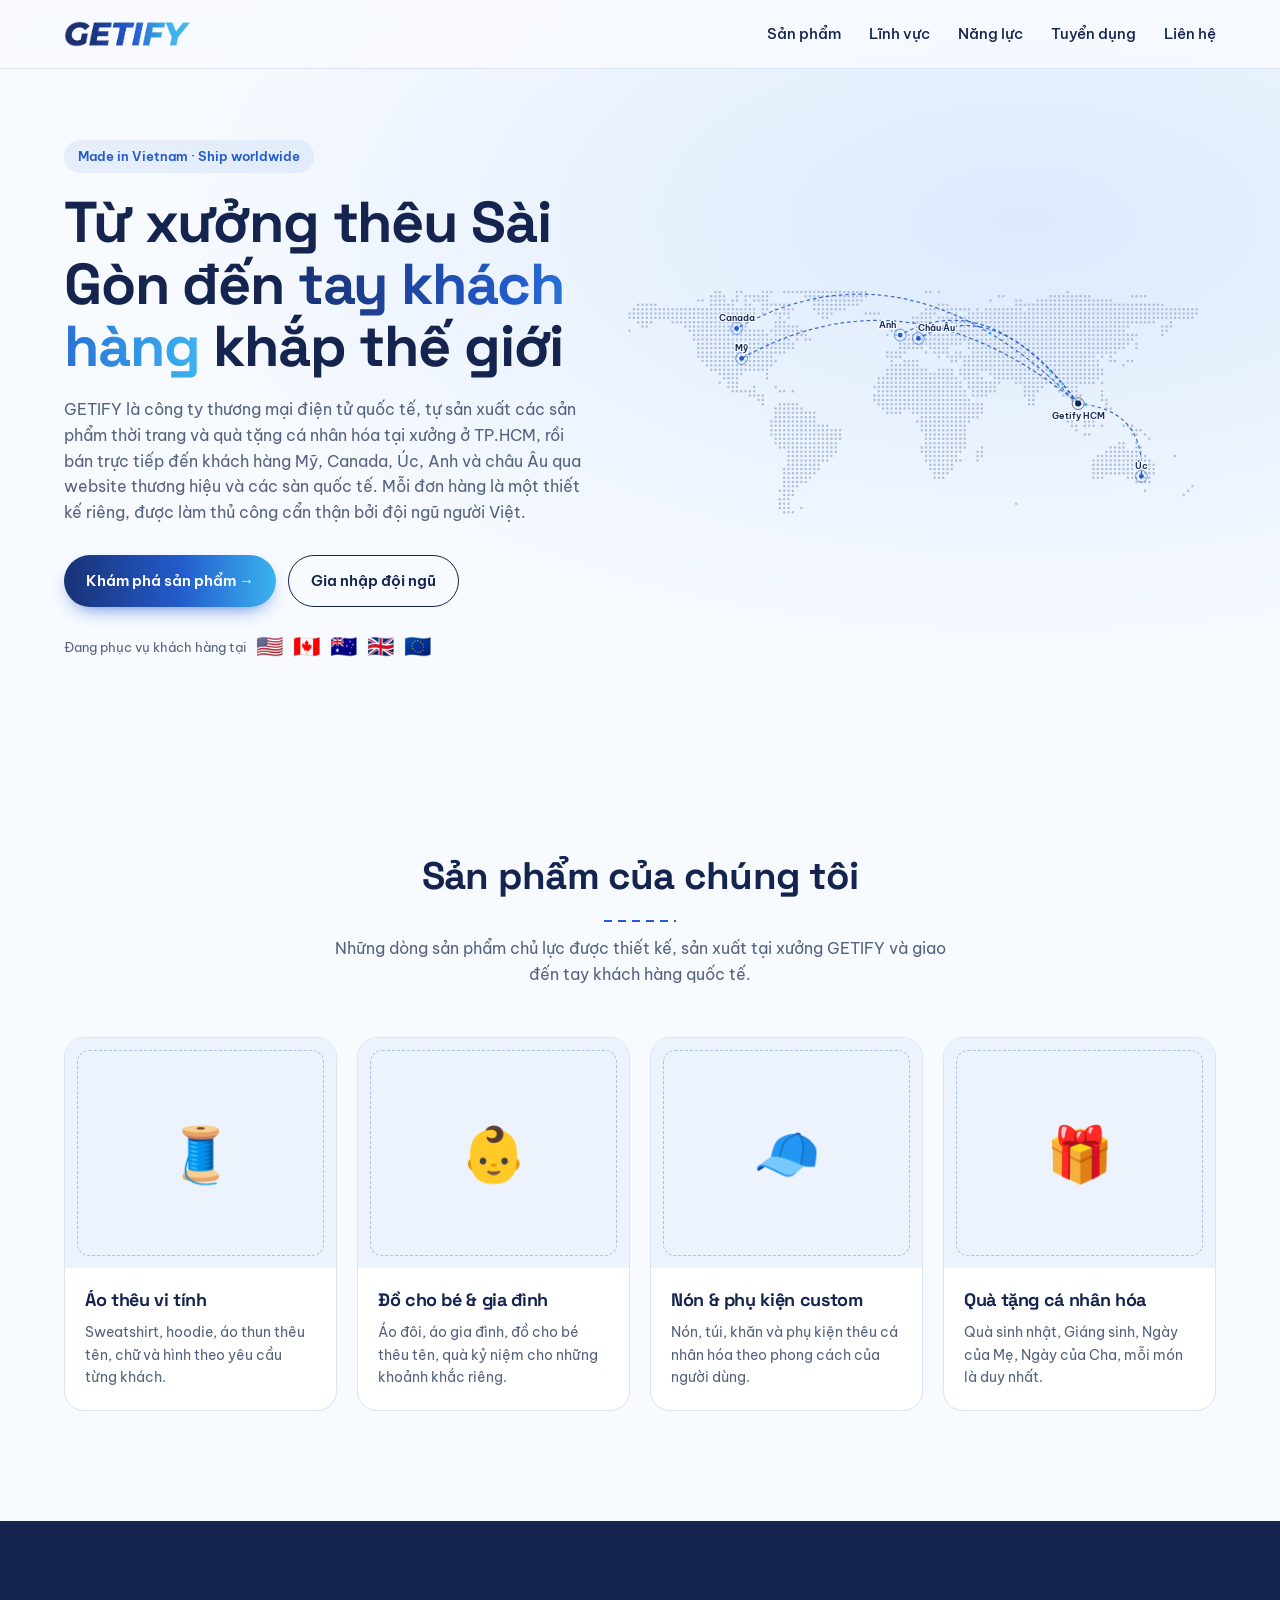
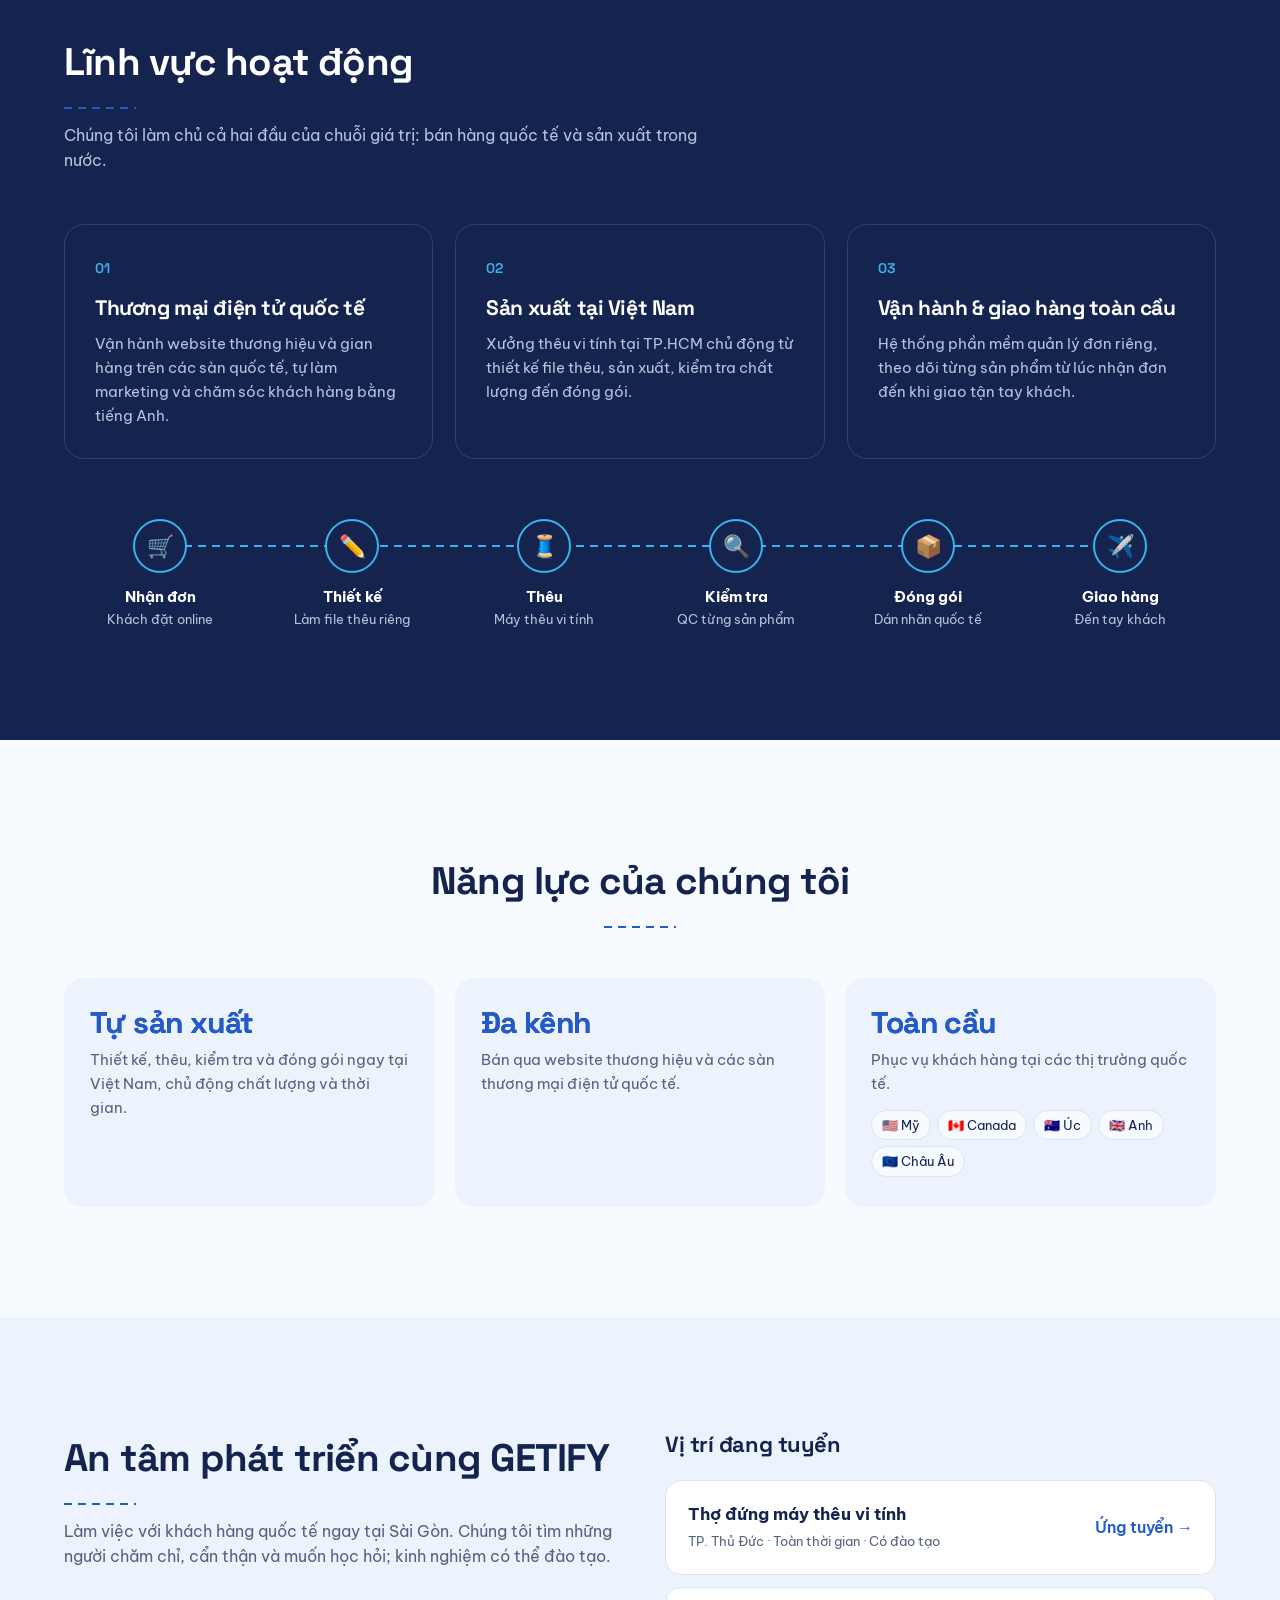
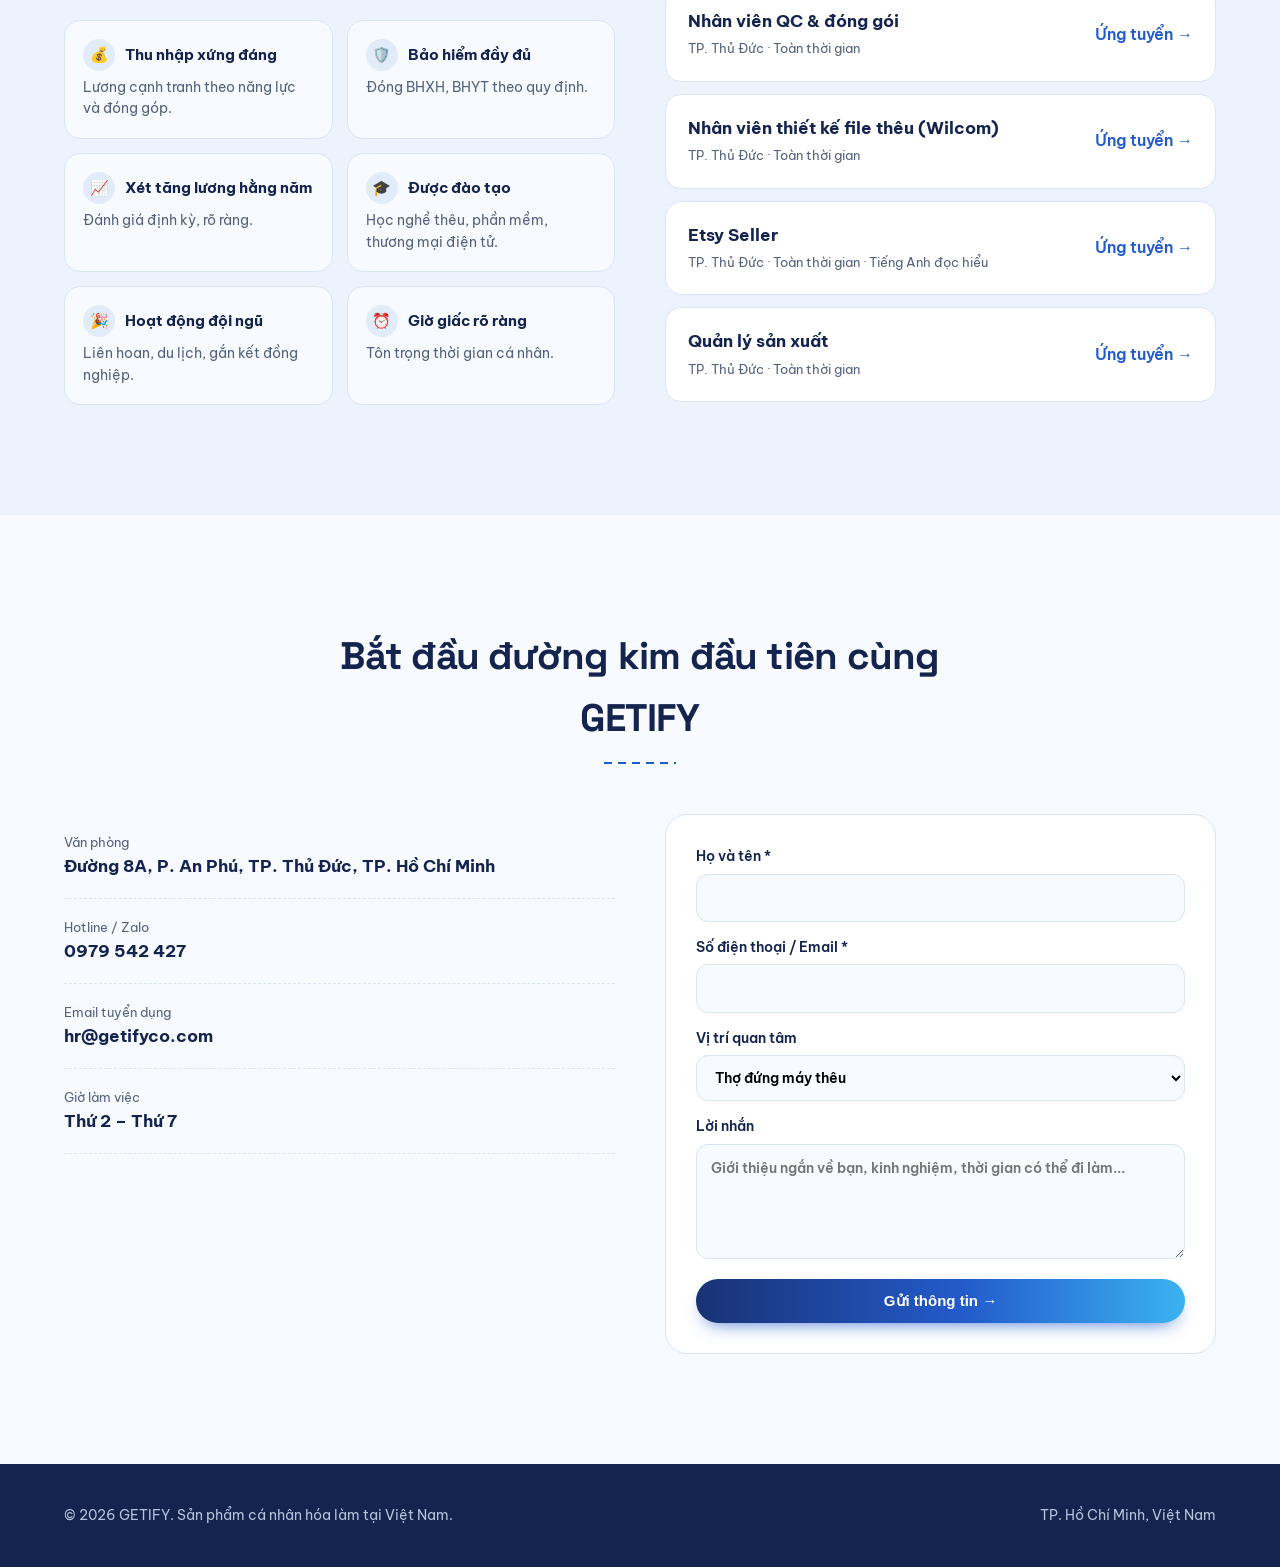
==== commit 9a1ff4d8: "Brand logo and blue palette" ====
--- a/index.html
+++ b/index.html
@@ -1,37 +1,37 @@
-<!doctype html><html lang="vi"><head><meta charset="utf-8"><meta name="viewport" content="width=device-width,initial-scale=1">
+<!doctype html><html lang="vi"><head><meta charset="utf-8"><link rel="icon" href="logo.png"><meta name="theme-color" content="#193275"><meta name="viewport" content="width=device-width,initial-scale=1">
 <title>GETIFY – Sản phẩm cá nhân hóa làm tại Việt Nam, bán khắp thế giới</title>
 <meta name="description" content="GETIFY là công ty thương mại điện tử quốc tế, sở hữu xưởng thêu vi tính tại TP.HCM, sản xuất và giao sản phẩm cá nhân hóa đến khách hàng Mỹ, Canada, Úc, Anh và châu Âu.">
 <link rel="preconnect" href="https://fonts.googleapis.com"><link href="https://fonts.googleapis.com/css2?family=Be+Vietnam+Pro:wght@400;500;600;700&family=Space+Grotesk:wght@500;600;700&display=swap" rel="stylesheet">
 <style>
-:root{--paper:#fbf8f3;--linen:#f1ebe1;--ink:#1d2433;--muted:#5d6577;--thread:#c8442f;--thread2:#e9a23b;--line:#e2d9cb}
+:root{--paper:#f7faff;--linen:#ecf3fd;--ink:#14244f;--muted:#55627f;--thread:#235bcc;--thread2:#3bb3f0;--line:#d9e4f5;--grad:linear-gradient(90deg,#193275,#235bcc 55%,#3bb3f0)}
 *{box-sizing:border-box;margin:0;padding:0}html{scroll-behavior:smooth}
 body{font-family:'Be Vietnam Pro',sans-serif;background:var(--paper);color:var(--ink);line-height:1.6}
 h1,h2,h3,.num{font-family:'Space Grotesk',sans-serif;letter-spacing:-.02em}
 a{color:inherit;text-decoration:none}.wrap{max-width:1200px;margin:auto;padding:0 24px}
 .stitch{height:2px;width:72px;border:0;background:repeating-linear-gradient(90deg,var(--thread) 0 8px,transparent 8px 14px);margin:14px 0 0}
 .center .stitch{margin:14px auto 0}
-header{position:fixed;inset:0 0 auto;z-index:50;background:rgba(251,248,243,.85);backdrop-filter:blur(10px);border-bottom:1px solid var(--line)}
+header{position:fixed;inset:0 0 auto;z-index:50;background:rgba(247,250,255,.88);backdrop-filter:blur(10px);border-bottom:1px solid var(--line)}
 header .wrap{display:flex;align-items:center;justify-content:space-between;height:68px}
 .logo{font-family:'Space Grotesk';font-weight:700;font-size:22px;display:flex;align-items:center;gap:8px}
-.logo i{width:26px;height:26px;border-radius:50%;border:2px dashed var(--thread);display:grid;place-items:center;font-style:normal;color:var(--thread);font-size:13px}
+.logo img{height:26px;width:auto;display:block}.logo i{width:26px;height:26px;border-radius:50%;border:2px dashed var(--thread);display:grid;place-items:center;font-style:normal;color:var(--thread);font-size:13px}
 nav{display:flex;gap:28px;font-size:15px;font-weight:500}nav a:hover{color:var(--thread)}
 .btn{display:inline-flex;align-items:center;gap:8px;padding:13px 22px;border-radius:999px;font-weight:600;font-size:15px;transition:.2s}
-.btn.pri{background:var(--thread);color:#fff}.btn.pri:hover{background:#a8361f;transform:translateY(-2px)}
+.btn.pri{background:var(--grad);color:#fff;box-shadow:0 8px 20px -10px #235bcc}.btn.pri:hover{filter:brightness(1.08);transform:translateY(-2px)}
 .btn.sec{border:1.5px solid var(--ink)}.btn.sec:hover{background:var(--ink);color:#fff}
 .menu{display:none;background:none;border:0;font-size:24px;cursor:pointer}
 section{padding:110px 0}
-.hero{padding:140px 0 70px;background:radial-gradient(ellipse at 80% 30%,#f6e6d8 0,transparent 60%)}
+.hero{padding:140px 0 70px;background:radial-gradient(ellipse at 80% 30%,#dceafc 0,transparent 60%)}
 .hero .grid{display:grid;grid-template-columns:1fr 1.15fr;gap:40px;align-items:center}
-.tag{display:inline-block;font-size:13px;font-weight:600;color:var(--thread);background:#c8442f14;padding:6px 14px;border-radius:999px;margin-bottom:18px}
-.hero h1{font-size:clamp(2.2rem,4.6vw,3.6rem);line-height:1.08}.hero h1 em{font-style:normal;color:var(--thread)}
+.tag{display:inline-block;font-size:13px;font-weight:600;color:var(--thread);background:#235bcc14;padding:6px 14px;border-radius:999px;margin-bottom:18px}
+.hero h1{font-size:clamp(2.2rem,4.6vw,3.6rem);line-height:1.08}.hero h1 em{font-style:normal;background:var(--grad);-webkit-background-clip:text;background-clip:text;color:transparent}
 .hero p{color:var(--muted);margin:20px 0 30px;max-width:520px}
 .cta{display:flex;gap:12px;flex-wrap:wrap}
-.map{width:100%;height:auto}.map .land{stroke:#b5a487;stroke-width:4.2;stroke-linecap:round}
+.map{width:100%;height:auto}.map .land{stroke:#aebfdd;stroke-width:4.2;stroke-linecap:round}
 .arc{fill:none;stroke:var(--thread);stroke-width:2;stroke-dasharray:6 5;opacity:.9}
 @keyframes draw{from{opacity:0}to{opacity:.85}}
 .plane{fill:var(--thread2);stroke:#fff;stroke-width:1}
 .pin circle{fill:var(--thread)}.pin .ring{fill:none;stroke:var(--thread);animation:pulse 2.2s infinite}
-.pin text{font-size:15px;paint-order:stroke;stroke:#fbf8f3;stroke-width:4px;font-weight:600;text-anchor:middle;fill:var(--ink);font-family:'Be Vietnam Pro'}
+.pin text{font-size:15px;paint-order:stroke;stroke:#f7faff;stroke-width:4px;font-weight:600;text-anchor:middle;fill:var(--ink);font-family:'Be Vietnam Pro'}
 .home circle{fill:var(--ink)}.home .ring{stroke:var(--ink)}
 @keyframes pulse{0%{r:4;opacity:1}100%{r:16;opacity:0}}
 .flags{display:flex;gap:10px;margin-top:22px;flex-wrap:wrap;font-size:13px;color:var(--muted);align-items:center}
@@ -40,27 +40,27 @@
 .center{text-align:center;margin-left:auto;margin-right:auto}
 .prods{display:grid;grid-template-columns:repeat(4,1fr);gap:20px}
 .card{background:#fff;border:1px solid var(--line);border-radius:20px;overflow:hidden;transition:.25s}
-.card:hover{transform:translateY(-6px);box-shadow:0 18px 40px -20px #1d243340}
+.card:hover{transform:translateY(-6px);box-shadow:0 18px 40px -20px #14244f40}
 .ph{aspect-ratio:4/3.4;background:var(--linen);display:grid;place-items:center;position:relative;overflow:hidden}
 .ph img{width:100%;height:100%;object-fit:cover}
-.ph .ico{font-size:54px}.ph::after{content:"";position:absolute;inset:12px;border:1.5px dashed #c8442f55;border-radius:12px;pointer-events:none}
+.ph .ico{font-size:54px}.ph::after{content:"";position:absolute;inset:12px;border:1.5px dashed #235bcc55;border-radius:12px;pointer-events:none}
 .card .b{padding:18px 20px 22px}.card h3{font-size:18px}.card p{font-size:14px;color:var(--muted);margin-top:6px}
-.fields{background:var(--ink);color:#fff}.fields .head p{color:#b9bfcc}
+.fields{background:var(--ink);color:#fff}.fields .head p{color:#b7c3dd}
 .fgrid{display:grid;grid-template-columns:repeat(3,1fr);gap:22px}
 .f{border:1px solid #ffffff22;border-radius:20px;padding:30px}.f .n{font-family:'Space Grotesk';color:var(--thread2);font-size:14px;font-weight:600}
-.f h3{font-size:21px;margin:10px 0 8px}.f p{color:#b9bfcc;font-size:15px}
+.f h3{font-size:21px;margin:10px 0 8px}.f p{color:#b7c3dd;font-size:15px}
 .flow{display:grid;grid-template-columns:repeat(6,1fr);gap:0;margin-top:60px;position:relative}
 .flow::before{content:"";position:absolute;top:26px;left:8%;right:8%;height:2px;background:repeating-linear-gradient(90deg,var(--thread2) 0 8px,transparent 8px 14px)}
 .st{text-align:center;position:relative;padding:0 8px}.st b{display:grid;place-items:center;width:54px;height:54px;margin:0 auto 12px;border-radius:50%;background:var(--ink);border:2px solid var(--thread2);font-size:22px}
-.st h4{font-size:15px}.st p{font-size:13px;color:#b9bfcc}
+.st h4{font-size:15px}.st p{font-size:13px;color:#b7c3dd}
 .stats{display:grid;grid-template-columns:repeat(3,1fr);gap:20px}.s .mk{display:flex;flex-wrap:wrap;gap:6px;margin-top:14px}.s .mk span{background:var(--paper);border:1px solid var(--line);border-radius:999px;padding:4px 10px;font-size:13px}
-.s{background:var(--linen);border-radius:20px;padding:30px 26px}.s .big{font-size:30px;font-weight:700;color:var(--thread);line-height:1}
+.s{background:var(--linen);border-radius:20px;padding:30px 26px}.s .big{background:var(--grad);-webkit-background-clip:text;background-clip:text;color:transparent;font-size:30px;font-weight:700;color:var(--thread);line-height:1}
 .s p{margin-top:10px;color:var(--muted);font-size:15px}
 .career{background:var(--linen)}
 .cgrid{display:grid;grid-template-columns:1fr 1fr;gap:50px}
 .perks{display:grid;grid-template-columns:1fr 1fr;gap:14px}
 .pk{background:var(--paper);border:1px solid var(--line);border-radius:16px;padding:18px}
-.pk b{display:flex;gap:10px;align-items:center;font-size:15px}.pk b span{width:32px;height:32px;border-radius:50%;background:#c8442f18;display:grid;place-items:center}
+.pk b{display:flex;gap:10px;align-items:center;font-size:15px}.pk b span{width:32px;height:32px;border-radius:50%;background:#235bcc18;display:grid;place-items:center}
 .pk p{font-size:13.5px;color:var(--muted);margin-top:6px}
 .jobs{display:flex;flex-direction:column;gap:12px}
 .job{background:#fff;border:1px solid var(--line);border-radius:16px;padding:20px 22px;display:flex;justify-content:space-between;align-items:center;gap:14px;transition:.2s}
@@ -70,8 +70,8 @@
 .info div{padding:18px 0;border-bottom:1px dashed var(--line)}.info small{color:var(--muted);display:block;font-size:13px}.info b{font-size:17px}
 form{background:#fff;border:1px solid var(--line);border-radius:22px;padding:30px;display:flex;flex-direction:column;gap:14px}
 label{font-size:14px;font-weight:600}input,textarea,select{width:100%;margin-top:6px;padding:12px 14px;border:1px solid var(--line);border-radius:12px;font:inherit;background:var(--paper)}
-input:focus,textarea:focus,select:focus{outline:2px solid #c8442f55;border-color:var(--thread)}
-footer{background:var(--ink);color:#b9bfcc;padding:40px 0;font-size:14px}footer .wrap{display:flex;justify-content:space-between;flex-wrap:wrap;gap:12px}
+input:focus,textarea:focus,select:focus{outline:2px solid #235bcc55;border-color:var(--thread)}
+footer{background:var(--ink);color:#b7c3dd;padding:40px 0;font-size:14px}footer .wrap{display:flex;justify-content:space-between;flex-wrap:wrap;gap:12px}
 .rv{opacity:0;transform:translateY(24px);transition:.7s}.rv.on{opacity:1;transform:none}
 .todo{background:#fff3c4;outline:1px dashed #d9a400;border-radius:4px;padding:0 4px}
 @media(max-width:900px){nav{display:none;position:absolute;top:68px;left:0;right:0;background:var(--paper);flex-direction:column;padding:20px 24px;border-bottom:1px solid var(--line)}nav.open{display:flex}.menu{display:block}
@@ -79,7 +79,7 @@
 .flow{grid-template-columns:repeat(3,1fr);row-gap:30px}.flow::before{display:none}section{padding:80px 0}.perks{grid-template-columns:1fr}}
 @media(max-width:520px){.prods,.stats{grid-template-columns:1fr}.flow{grid-template-columns:1fr 1fr}}
 </style></head><body>
-<header><div class="wrap"><a href="#" class="logo"><i>✦</i>GETIFY</a>
+<header><div class="wrap"><a href="#" class="logo"><img src="logo.png" alt="GETIFY" height="26"></a>
 <nav id="nav"><a href="#san-pham">Sản phẩm</a><a href="#linh-vuc">Lĩnh vực</a><a href="#nang-luc">Năng lực</a><a href="#tuyen-dung">Tuyển dụng</a><a href="#lien-he">Liên hệ</a></nav>
 <button class="menu" onclick="document.getElementById('nav').classList.toggle('open')">☰</button></div></header>
 
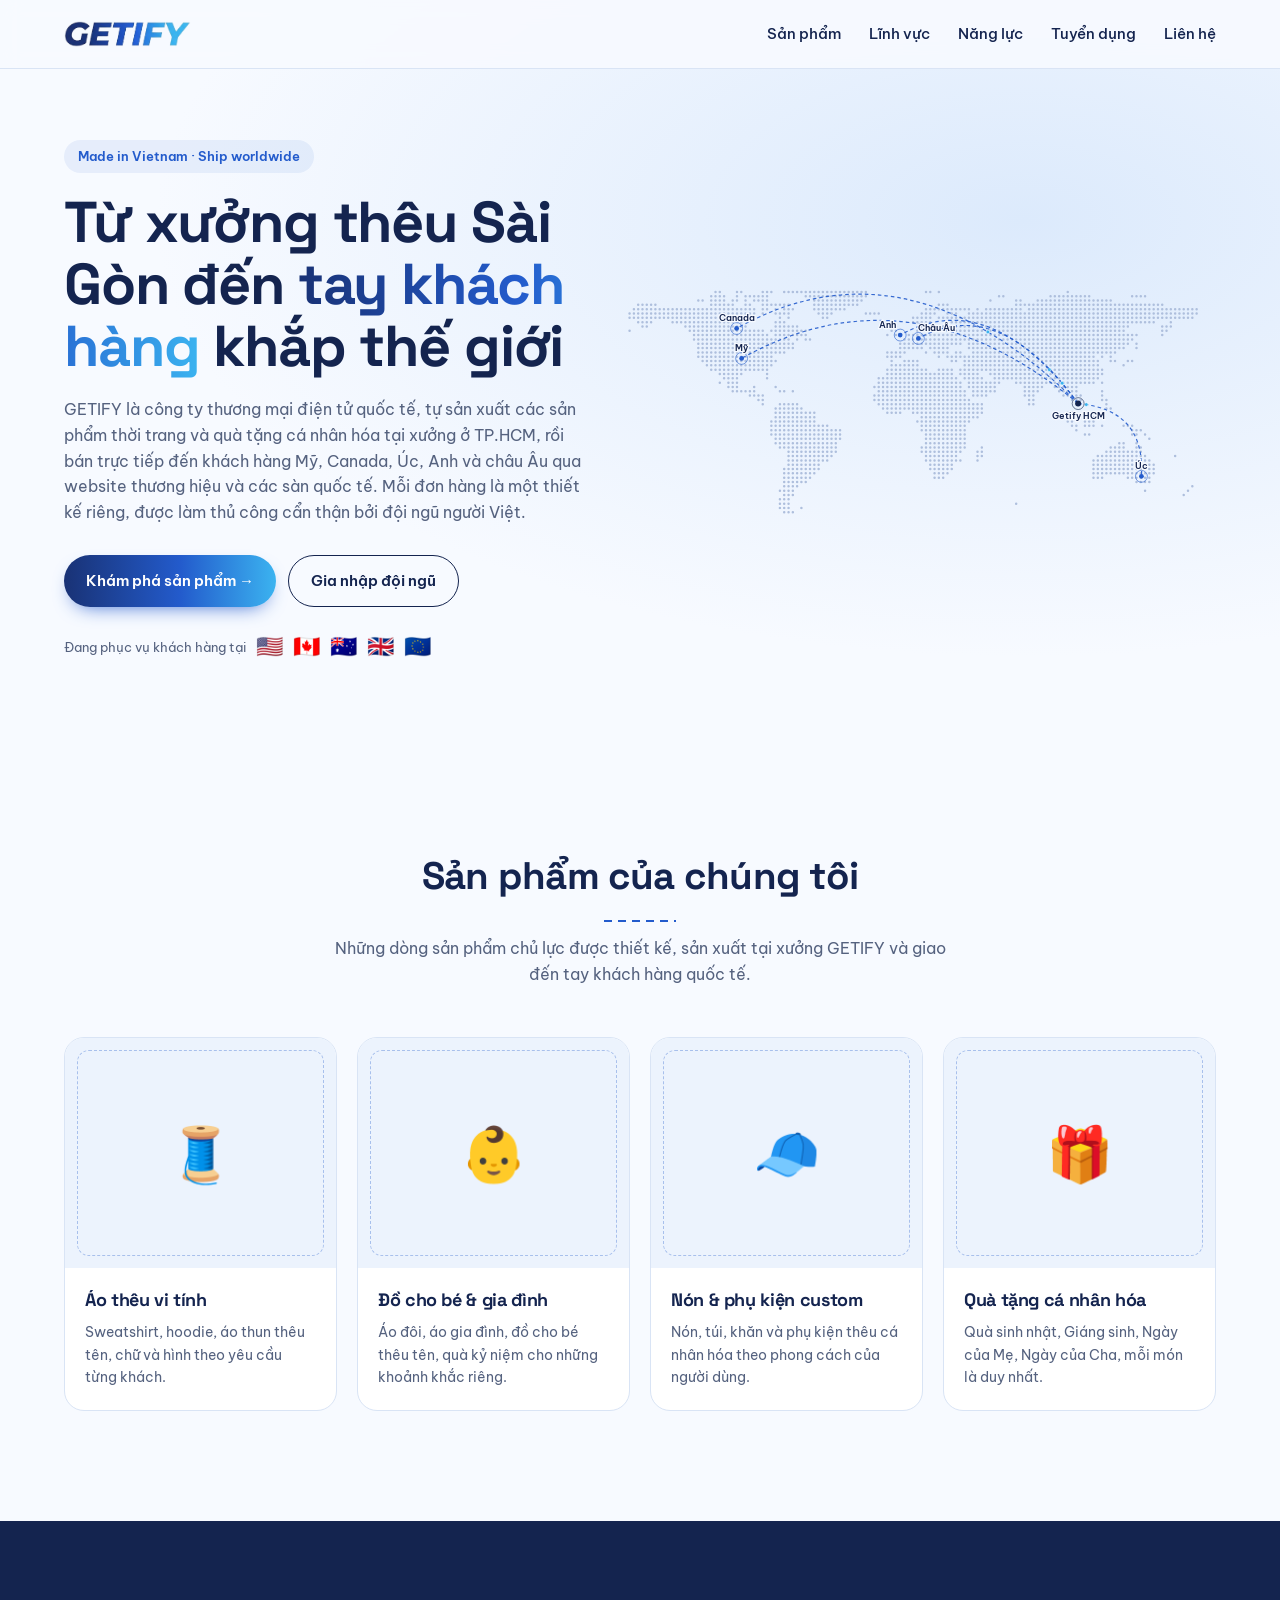
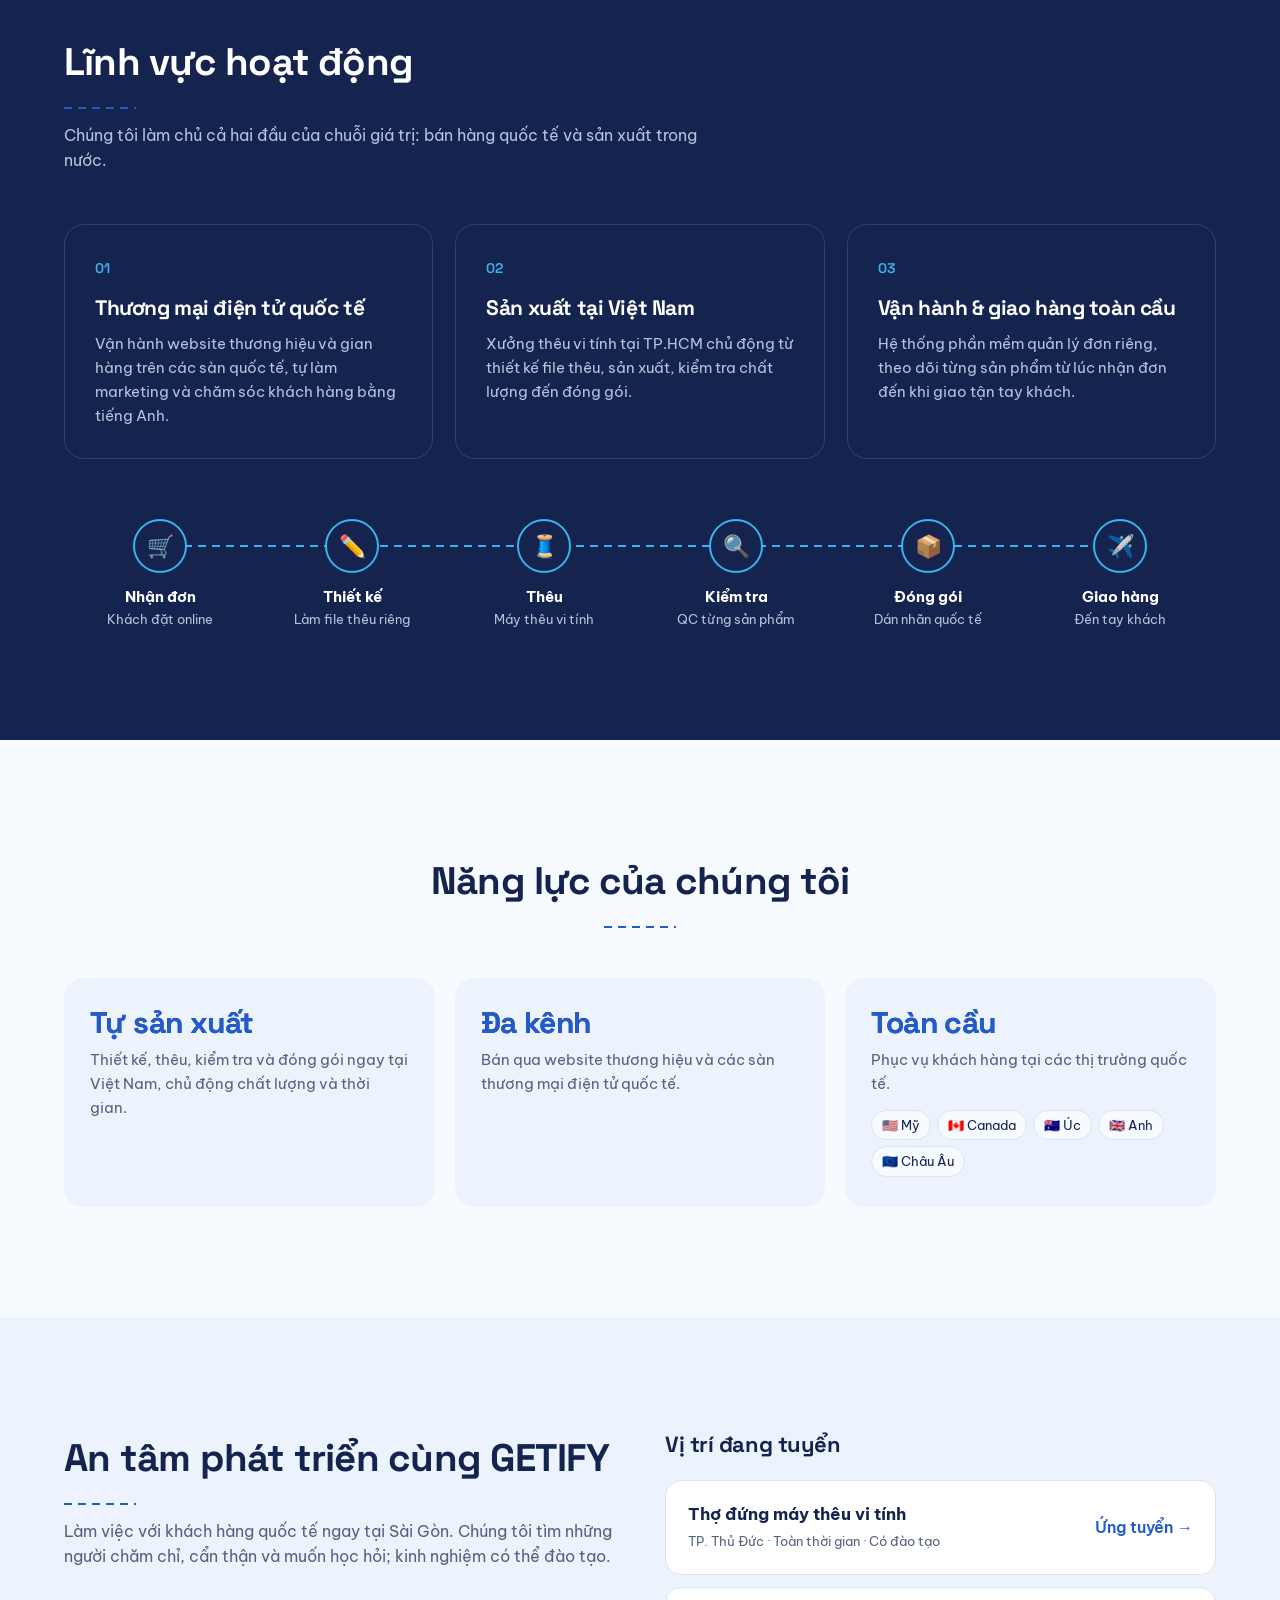
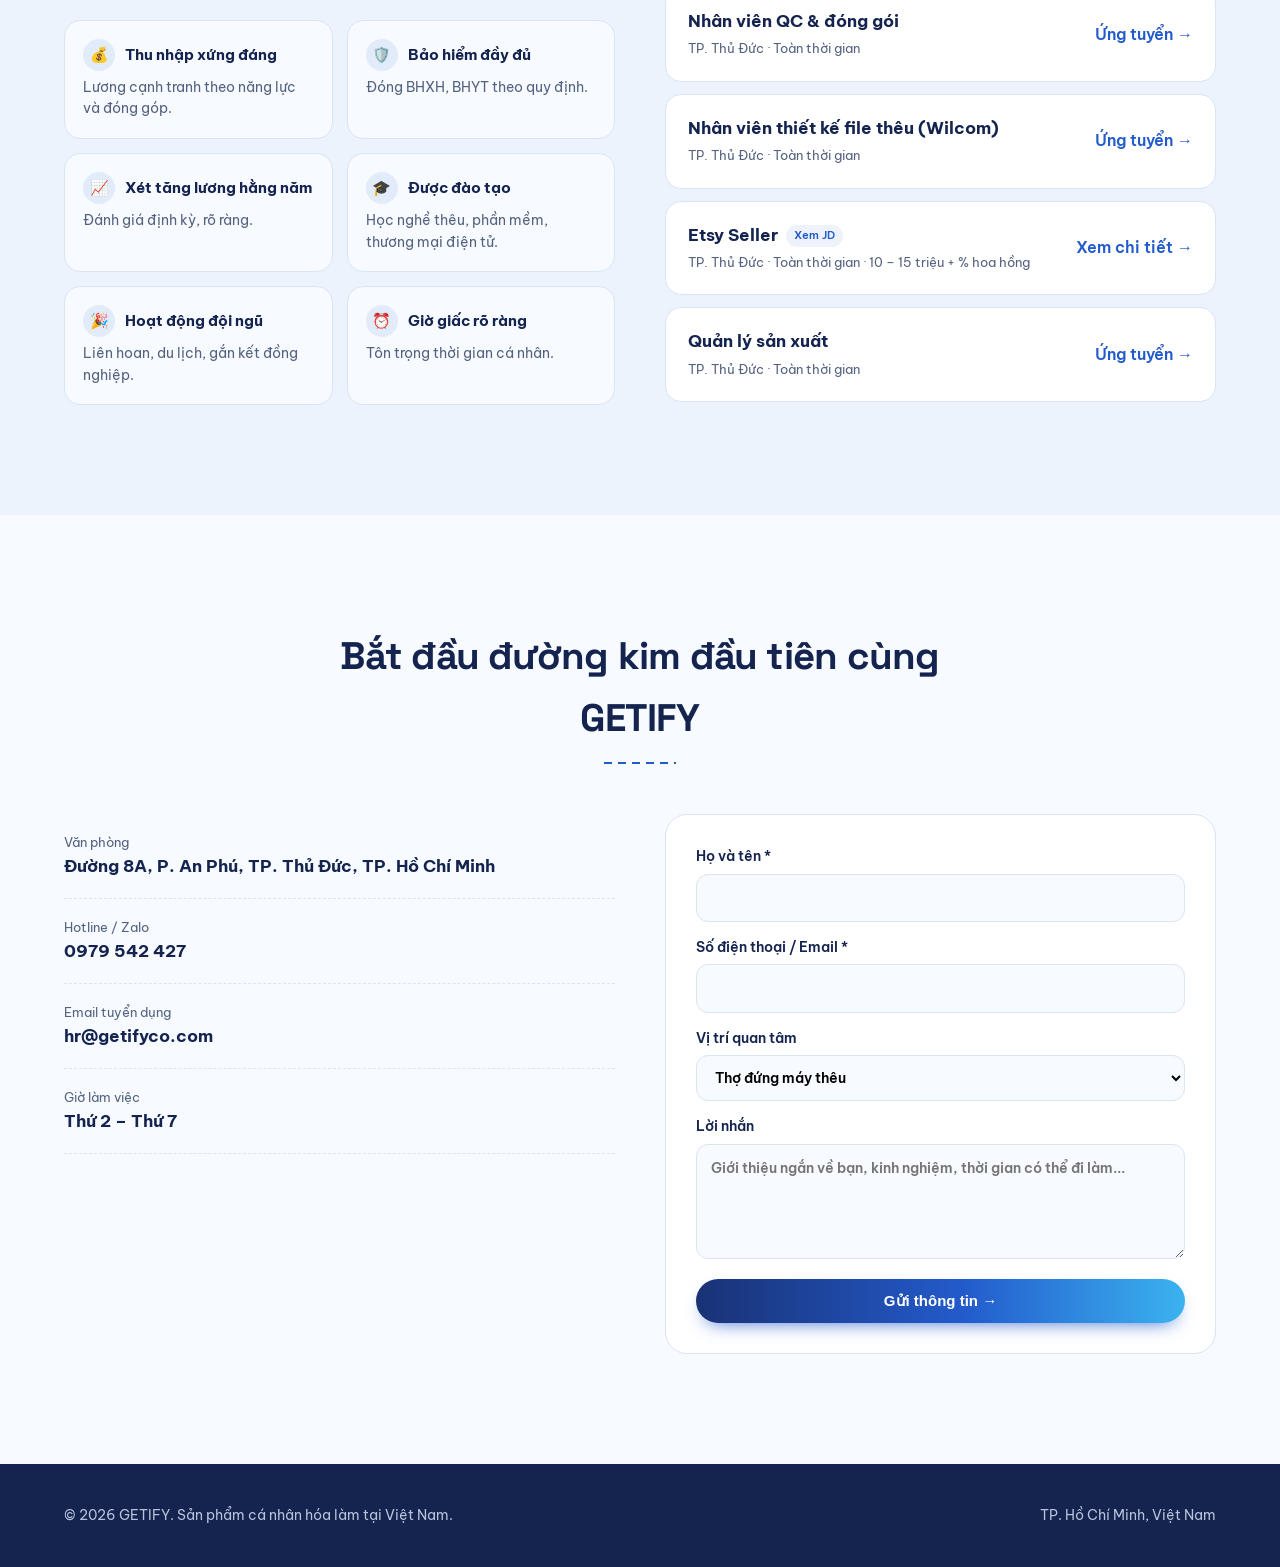
==== commit 45ee1c20: "Add Etsy Seller JD modal" ====
--- a/index.html
+++ b/index.html
@@ -78,6 +78,20 @@
 .hero .grid,.cgrid,.contact .grid{grid-template-columns:1fr}.prods{grid-template-columns:1fr 1fr}.stats{grid-template-columns:1fr}.fgrid{grid-template-columns:1fr}
 .flow{grid-template-columns:repeat(3,1fr);row-gap:30px}.flow::before{display:none}section{padding:80px 0}.perks{grid-template-columns:1fr}}
 @media(max-width:520px){.prods,.stats{grid-template-columns:1fr}.flow{grid-template-columns:1fr 1fr}}
+.job .go small{display:block;color:var(--muted);font-weight:500;font-size:12px;text-align:right}
+.job.has-jd .badge{display:inline-block;margin-left:8px;font-size:11px;font-weight:600;color:var(--thread);background:#235bcc14;border-radius:999px;padding:2px 8px;vertical-align:middle}
+.modal{position:fixed;inset:0;z-index:100;background:#14244f8c;backdrop-filter:blur(4px);display:none;align-items:flex-start;justify-content:center;padding:40px 16px;overflow-y:auto}
+.modal.open{display:flex}body.lock{overflow:hidden}
+.mbox{position:relative;background:#fff;border-radius:22px;max-width:760px;width:100%;padding:36px 40px 28px;box-shadow:0 30px 80px -30px #14244f}
+.mbox h3{font-size:clamp(1.4rem,3vw,1.9rem);margin-bottom:18px}
+.mx{position:absolute;top:14px;right:16px;width:38px;height:38px;border-radius:50%;border:1px solid var(--line);background:var(--paper);font-size:22px;cursor:pointer;color:var(--ink)}
+.jdmeta{display:grid;grid-template-columns:1fr 1fr;gap:10px;background:var(--linen);border-radius:16px;padding:16px 18px;margin-bottom:8px}
+.jdmeta small{display:block;color:var(--muted);font-size:12px}.jdmeta b{font-size:14.5px}
+.jd h4{font-family:'Space Grotesk';font-size:19px;margin:24px 0 8px;padding-left:12px;border-left:3px solid var(--thread)}
+.jd h5{font-size:15.5px;margin:14px 0 4px}.jd p,.jd li{font-size:15px;color:#34405e}.jd ul{padding-left:20px}.jd li{margin:4px 0}
+.mfoot{position:sticky;bottom:-28px;background:#fff;margin:24px -40px -28px;padding:18px 40px 24px;border-top:1px solid var(--line);display:flex;align-items:center;gap:16px;flex-wrap:wrap;border-radius:0 0 22px 22px}
+.mfoot span{font-size:13.5px;color:var(--muted)}
+@media(max-width:600px){.mbox{padding:28px 20px 20px}.mfoot{position:static;margin:20px -20px -20px;padding:16px 20px 20px}.jdmeta{grid-template-columns:1fr}}
 </style></head><body>
 <header><div class="wrap"><a href="#" class="logo"><img src="logo.png" alt="GETIFY" height="26"></a>
 <nav id="nav"><a href="#san-pham">Sản phẩm</a><a href="#linh-vuc">Lĩnh vực</a><a href="#nang-luc">Năng lực</a><a href="#tuyen-dung">Tuyển dụng</a><a href="#lien-he">Liên hệ</a></nav>
@@ -141,7 +155,7 @@
 <a class="job" href="#lien-he" data-job="Thợ đứng máy thêu"><div><h4>Thợ đứng máy thêu vi tính</h4><small>TP. Thủ Đức · Toàn thời gian · Có đào tạo</small></div><span class="go">Ứng tuyển →</span></a>
 <a class="job" href="#lien-he" data-job="Nhân viên QC & đóng gói"><div><h4>Nhân viên QC & đóng gói</h4><small>TP. Thủ Đức · Toàn thời gian</small></div><span class="go">Ứng tuyển →</span></a>
 <a class="job" href="#lien-he" data-job="Nhân viên thiết kế file thêu"><div><h4>Nhân viên thiết kế file thêu (Wilcom)</h4><small>TP. Thủ Đức · Toàn thời gian</small></div><span class="go">Ứng tuyển →</span></a>
-<a class="job" href="#lien-he" data-job="Etsy Seller"><div><h4>Etsy Seller</h4><small>TP. Thủ Đức · Toàn thời gian · Tiếng Anh đọc hiểu</small></div><span class="go">Ứng tuyển →</span></a>
+<a class="job has-jd" href="#etsy-seller" data-jd="jd-etsy-seller"><div><h4>Etsy Seller<span class="badge">Xem JD</span></h4><small>TP. Thủ Đức · Toàn thời gian · 10 – 15 triệu + % hoa hồng</small></div><span class="go">Xem chi tiết →</span></a>
 <a class="job" href="#lien-he" data-job="Quản lý sản xuất"><div><h4>Quản lý sản xuất</h4><small>TP. Thủ Đức · Toàn thời gian</small></div><span class="go">Ứng tuyển →</span></a>
 </div></div>
 </div></section>
@@ -163,6 +177,12 @@
 <button class="btn pri" style="justify-content:center;border:0;cursor:pointer">Gửi thông tin →</button>
 </form></div></div></section>
 
+<template id="jd-etsy-seller" data-job="Etsy Seller" data-title="Etsy Seller (Nhân viên kinh doanh sàn Etsy)"><div class="jdmeta"><div><small>Hình thức</small><b>Toàn thời gian, làm việc tại văn phòng</b></div><div><small>Báo cáo cho</small><b>Leader kinh doanh</b></div><div><small>Địa điểm</small><b>Số 48, đường 8A, Phường An Khánh, Quận 2 (cũ), Tp.Thủ Đức</b></div><div><small>Kinh nghiệm</small><b>Từ 1 năm trở lên (sàn TMĐT / digital marketing)</b></div><div><small>Thu nhập</small><b>10 – 15 triệu + % hoa hồng</b></div></div><h4>Giới thiệu</h4><p>Getify là công ty thương mại điện tử chuyên thiết kế, sản xuất và kinh doanh sản phẩm may mặc và thủ công, phân phối trực tiếp tại các thị trường Mỹ, Canada, châu Âu và Úc — mang đến những sản phẩm độc đáo, chất lượng cao cho người dùng quốc tế. Với định hướng xây dựng và phát triển các thương hiệu thương mại điện tử quốc tế, chúng tôi không ngừng mở rộng danh mục sản phẩm và thị trường. Đội ngũ Getify được xây dựng trên nền tảng chính trực, tự chủ, hiệu suất và sáng tạo — mang đến môi trường làm việc năng động, chuyên nghiệp nơi mỗi thành viên được tự chủ đóng góp và phát triển cùng công ty.</p><h4>Mục tiêu vị trí</h4><ul><li>Phụ trách kinh doanh store Etsy bán cho thị trường quốc tế (chủ yếu Mỹ).</li><li>Tự ra quyết định kinh doanh cho store trong định hướng chung của leader: chọn niche, idea, giá bán, listing, quảng cáo.</li><li>Chịu trách nhiệm chính về doanh số, lợi nhuận và hiệu quả quảng cáo của store mình phụ trách.</li></ul><h4>Mô tả công việc</h4><h5>1. Nghiên cứu thị trường &amp; lên idea</h5><ul><li>Nghiên cứu nhu cầu thị trường trên Etsy, tìm niche và sản phẩm tiềm năng.</li><li>Lên idea sản phẩm dựa trên catalog của xưởng và các nhà fulfillment đối tác.</li><li>Đảm bảo idea không vi phạm chính sách Etsy, trademark, copyright trước khi gửi leader duyệt.</li><li>Gợi ý nguồn hàng, sản phẩm mới cho leader và bộ phận tìm nguồn hàng.</li></ul><h5>2. Tạo &amp; quản lý listing</h5><ul><li>Tạo listing hoàn chỉnh: title, tag, mô tả, thuộc tính, hình ảnh, video theo chuẩn SEO Etsy.</li><li>Khai báo đầy đủ thông tin listing lên hệ thống nội bộ để CS và bộ phận sản xuất sử dụng; cập nhật ngay khi có thay đổi.</li><li>Đảm bảo số lượng listing mới theo kế hoạch hàng tháng.</li><li>Bật/tắt, chỉnh sửa listing dựa trên số liệu và phản hồi từ CS.</li></ul><h5>3. Giá bán &amp; khuyến mãi</h5><ul><li>Tự quyết định giá bán, chiến lược giá, giảm giá, promotion, coupon.</li><li>Tính ROAS hoà vốn cho từng listing từ giá vốn (COGS) do các bộ phận cung cấp, đảm bảo đúng quy tắc giá của công ty.</li></ul><h5>4. Quảng cáo (Etsy Ads)</h5><ul><li>Chạy và tối ưu Etsy Ads; phân bổ ngân sách giữa các listing trong mức đã được duyệt.</li><li>Theo dõi ROAS, chi phí/đơn; tắt hoặc sửa listing chạy lỗ.</li><li>Đề xuất tăng/giảm ngân sách ads hàng tháng kèm số liệu.</li></ul><h5>5. Theo dõi chỉ số &amp; báo cáo</h5><ul><li>Theo dõi hàng tuần: lượt xem, tỷ lệ chuyển đổi, ROAS, đơn hàng, lợi nhuận theo listing và theo store.</li><li>Báo cáo tuần/tháng cho leader.</li></ul><h5>6. Phối hợp</h5><ul><li>Làm việc với CS để xử lý phản hồi khách liên quan đến listing; hỗ trợ CS khi CS vắng.</li><li>Phối hợp với bộ phận sản xuất/QC và nhà fulfillment khi có thay đổi sản phẩm.</li></ul><h4>Yêu cầu ứng viên</h4><ul><li>Tối thiểu 1 năm kinh nghiệm trong lĩnh vực sàn thương mại điện tử (Etsy, Amazon, Shopify, TikTok Shop, Shopee…) hoặc digital marketing (quảng cáo, SEO, content).</li><li>Hiểu về SEO / từ khoá và quảng cáo trả phí (Etsy Ads,TikTok Ads…); đọc và phân tích được các chỉ số CTR, tỷ lệ chuyển đổi, ROAS.</li><li>Biết tính giá vốn, lợi nhuận, ROAS; làm việc tốt với số liệu và Google Sheets/Excel.</li><li>Có hiểu biết về trademark, copyright; tuân thủ chính sách của sàn.</li><li>Tiếng Anh đọc – viết khá (viết listing, nghiên cứu thị trường Mỹ).</li><li>Chủ động, có tư duy kinh doanh, chịu trách nhiệm với kết quả.</li></ul><h4>Ưu tiên ứng viên</h4><ul><li>Có kinh nghiệm bán hàng trên Etsy (đặc biệt sản phẩm handmade, POD, cá nhân hoá).</li><li>Đã từng quản lý store / gian hàng có doanh số ổn định.</li><li>Biết dùng các công cụ nghiên cứu Etsy (eRank, Marmalead, EverBee…) và AI hỗ trợ tạo nội dung, hình ảnh.</li></ul><h4>Quyền lợi</h4><ul><li>Thu nhập: 10 – 15 triệu + % hoa hồng theo lợi nhuận store hàng tháng.</li><li>Lương tháng 13.</li><li>Đóng BHXH đầy đủ theo quy định.</li><li>Được tự chủ quyết định kinh doanh cho store mình phụ trách.</li><li>Có sẵn xưởng sản xuất, team CS và QC hỗ trợ; seller tập trung vào bán hàng.</li><li>Cung cấp thiết bị khi làm việc</li><li>Được đào tạo về Etsy và sản phẩm của công ty nếu chưa có kinh nghiệm Etsy.</li></ul><h4>Thời gian làm việc</h4><ul><li>Thứ 2 – Thứ 6: 8h30 – 17h30 (nghỉ trưa 12h – 13h).</li><li>Thứ 7: làm việc buổi sáng 8h30 – 12h.</li></ul></template>
+<div class="modal" id="modal" onclick="if(event.target===this)closeJD()"><div class="mbox" role="dialog" aria-modal="true">
+<button class="mx" onclick="closeJD()" aria-label="Đóng">×</button>
+<span class="tag">Đang tuyển</span><h3 id="mt"></h3><div id="mc" class="jd"></div>
+<div class="mfoot"><a href="#lien-he" class="btn pri" id="mapply">Ứng tuyển vị trí này →</a><span>Hoặc gửi CV về <a href="mailto:hr@getifyco.com">hr@getifyco.com</a> · Zalo 0979 542 427</span></div>
+</div></div>
 <footer><div class="wrap"><span>© <span id="y"></span> GETIFY. Sản phẩm cá nhân hóa làm tại Việt Nam.</span><span>TP. Hồ Chí Minh, Việt Nam</span></div></footer>
 <script>
 const EMAIL="hr@getifyco.com";
@@ -172,8 +192,16 @@
 const co=new IntersectionObserver(es=>es.forEach(e=>{if(!e.isIntersecting)return;const el=e.target,to=+el.dataset.to,suf=el.dataset.suf||'',t0=performance.now(),from=el.dataset.plain?to-30:0;
 (function f(t){const p=Math.min((t-t0)/1400,1),v=Math.round(from+(to-from)*(1-Math.pow(1-p,3)));el.textContent=v+suf;if(p<1)requestAnimationFrame(f)})(t0);co.unobserve(el)}));
 
-document.querySelectorAll('.job').forEach(j=>j.onclick=()=>document.getElementById('job').value=j.dataset.job);
+document.querySelectorAll('.job:not(.has-jd)').forEach(j=>j.onclick=()=>document.getElementById('job').value=j.dataset.job);
 document.querySelectorAll('nav a').forEach(a=>a.onclick=()=>document.getElementById('nav').classList.remove('open'));
 function send(e){e.preventDefault();const d=new FormData(e.target);
 location.href=`mailto:${EMAIL}?subject=${encodeURIComponent('[Ứng tuyển] '+d.get('job')+' - '+d.get('name'))}&body=${encodeURIComponent('Họ tên: '+d.get('name')+'\nLiên hệ: '+d.get('contact')+'\nVị trí: '+d.get('job')+'\n\n'+d.get('msg'))}`;return false}
+
+const M=document.getElementById('modal');
+function openJD(id,push){const t=document.getElementById(id);if(!t)return;document.getElementById('mt').textContent=t.dataset.title;document.getElementById('mc').innerHTML=t.innerHTML;document.getElementById('mapply').dataset.job=t.dataset.job;M.classList.add('open');document.body.classList.add('lock');M.scrollTop=0;if(push!==false)history.replaceState(null,'','#'+id.replace(/^jd-/,''))}
+function closeJD(){M.classList.remove('open');document.body.classList.remove('lock');if(location.hash&&document.getElementById('jd-'+location.hash.slice(1)))history.replaceState(null,'',location.pathname)}
+document.querySelectorAll('.job.has-jd').forEach(j=>j.onclick=e=>{e.preventDefault();openJD(j.dataset.jd)});
+document.getElementById('mapply').onclick=e=>{document.getElementById('job').value=e.currentTarget.dataset.job;closeJD()};
+document.addEventListener('keydown',e=>{if(e.key==='Escape')closeJD()});
+if(location.hash&&document.getElementById('jd-'+location.hash.slice(1)))openJD('jd-'+location.hash.slice(1),false);
 </script></body></html>
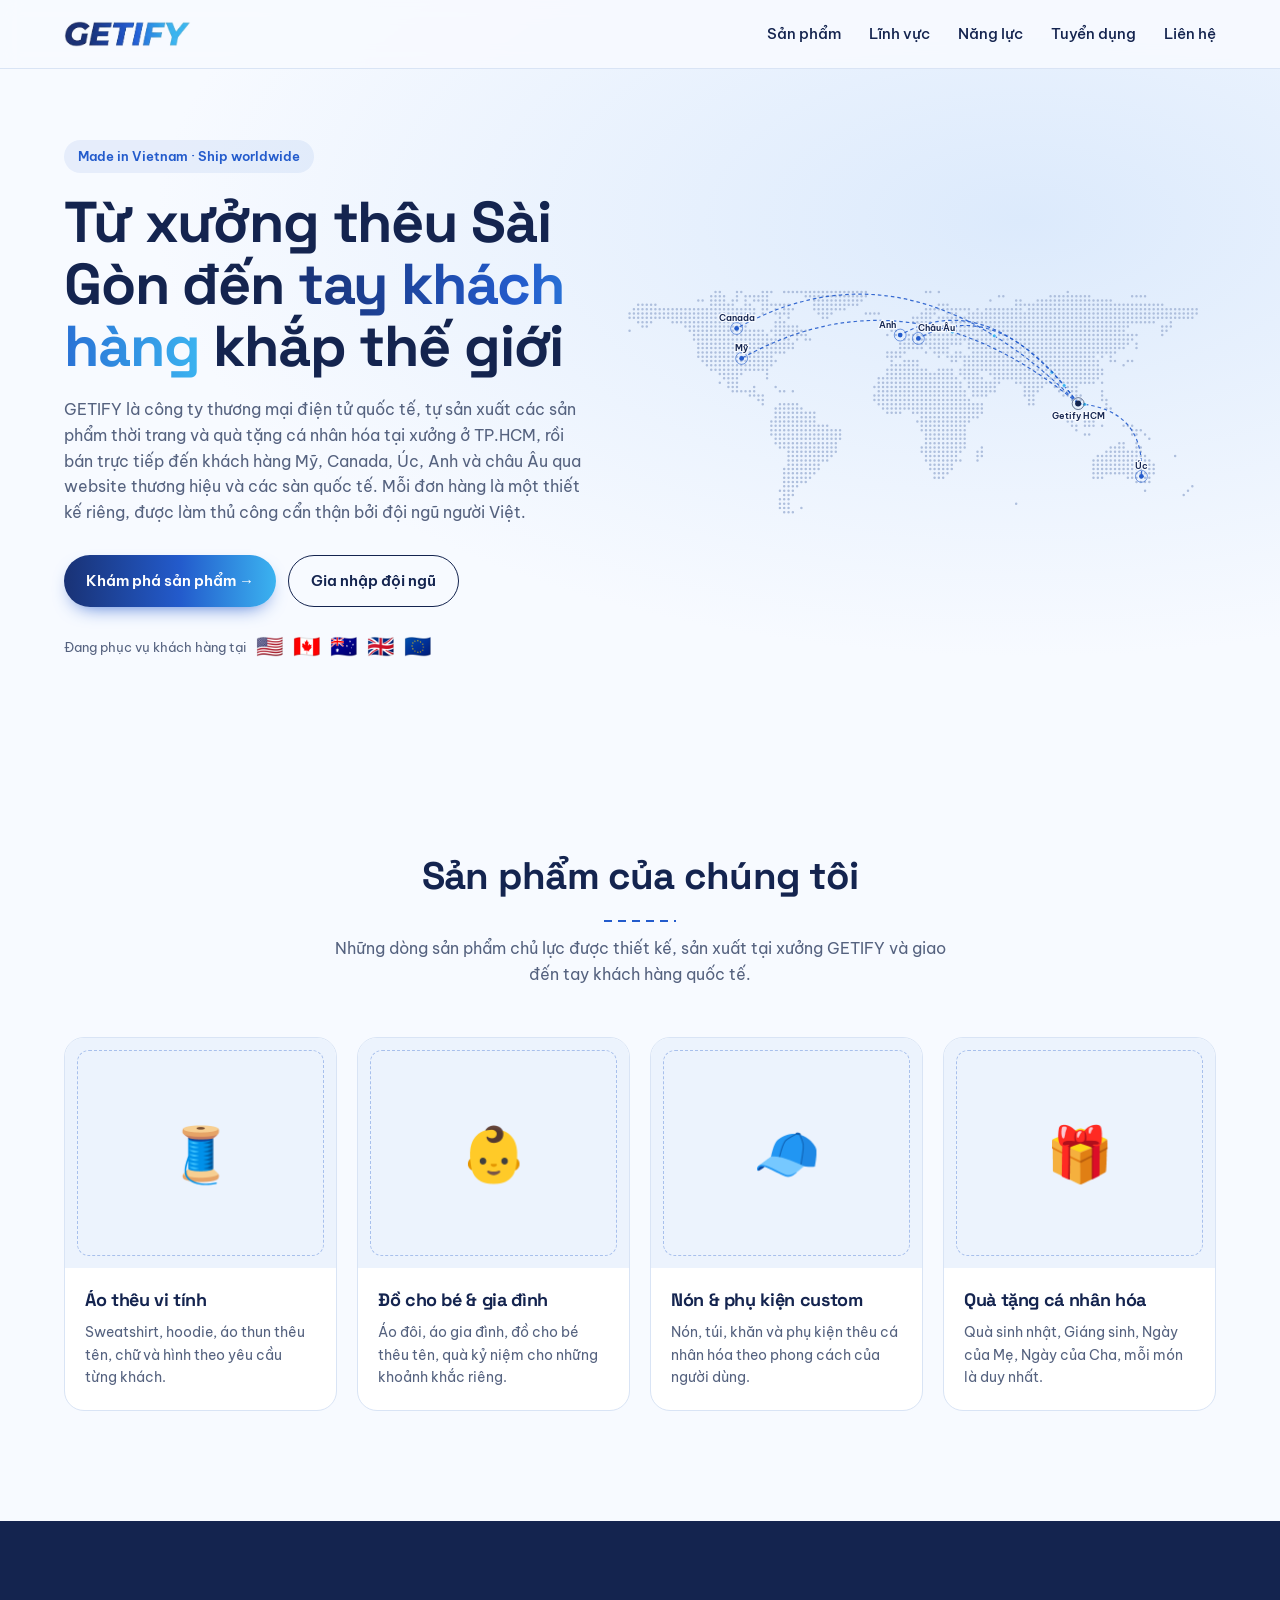
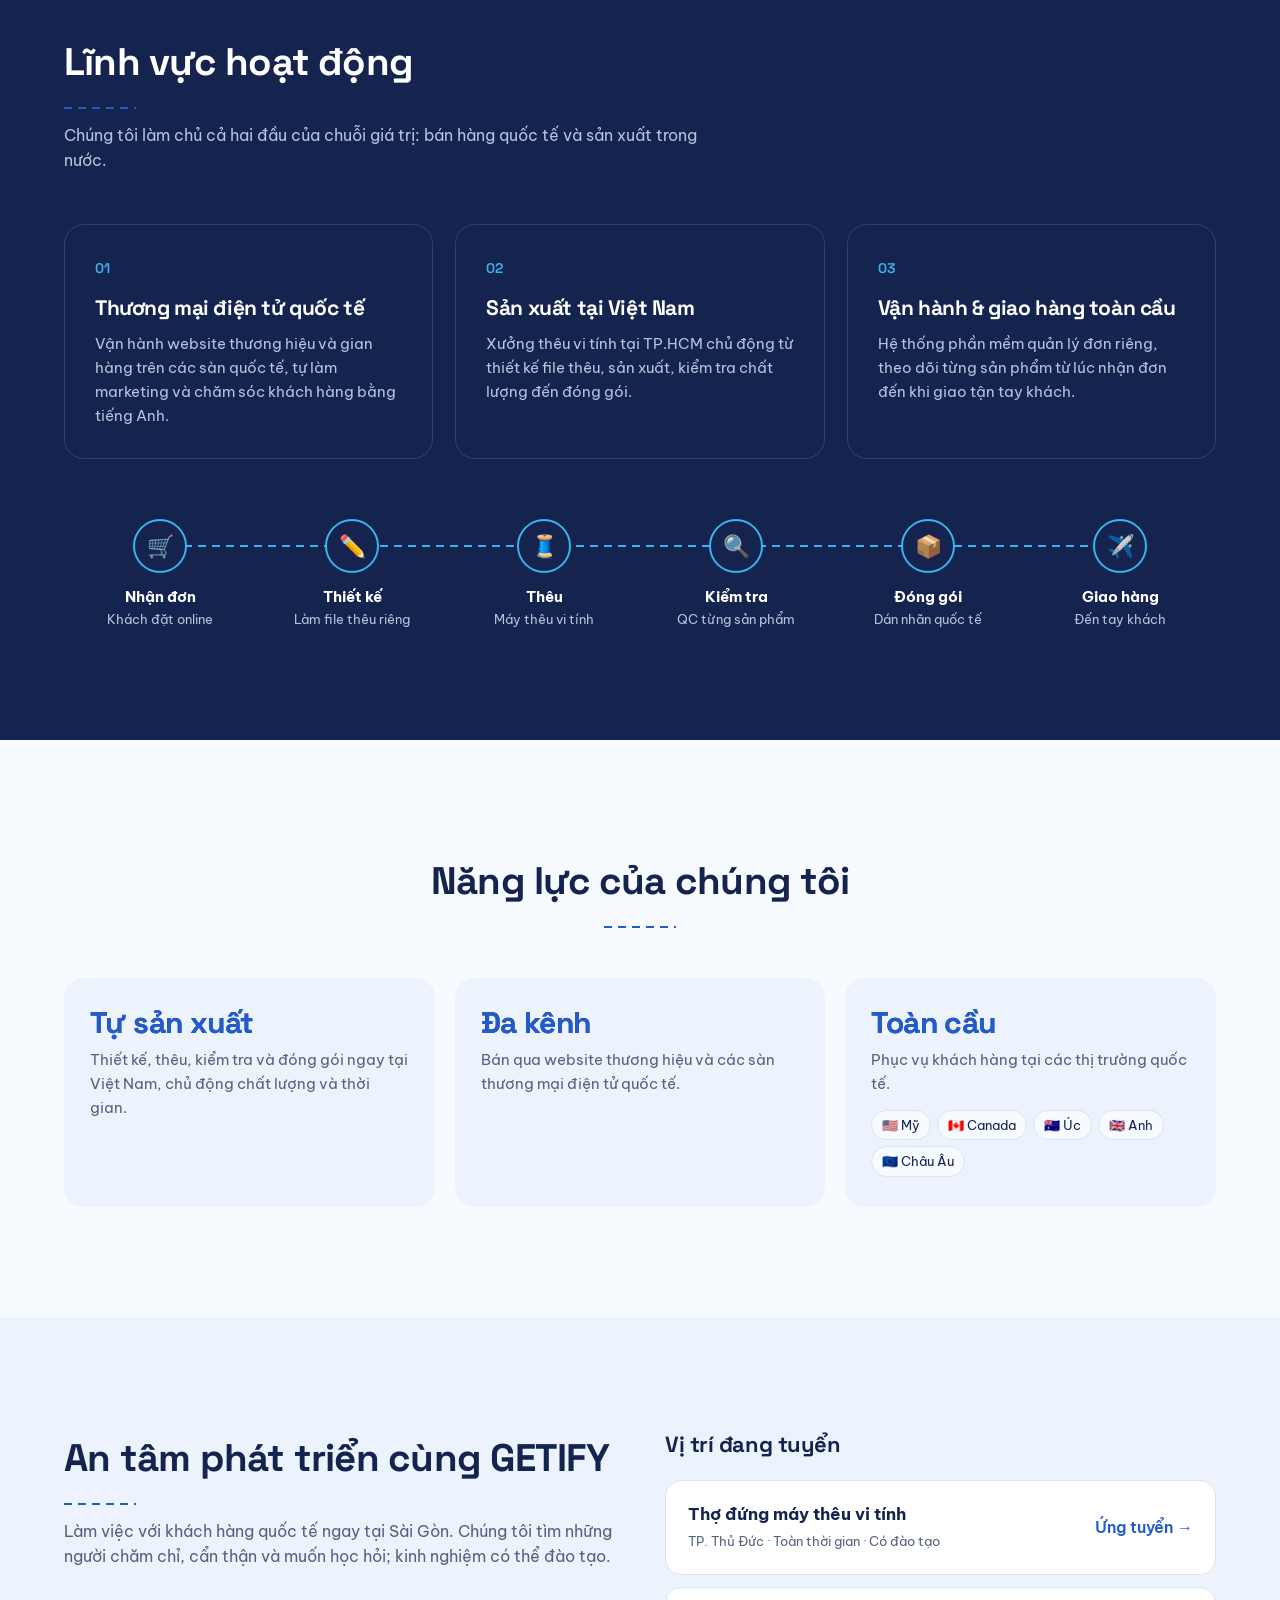
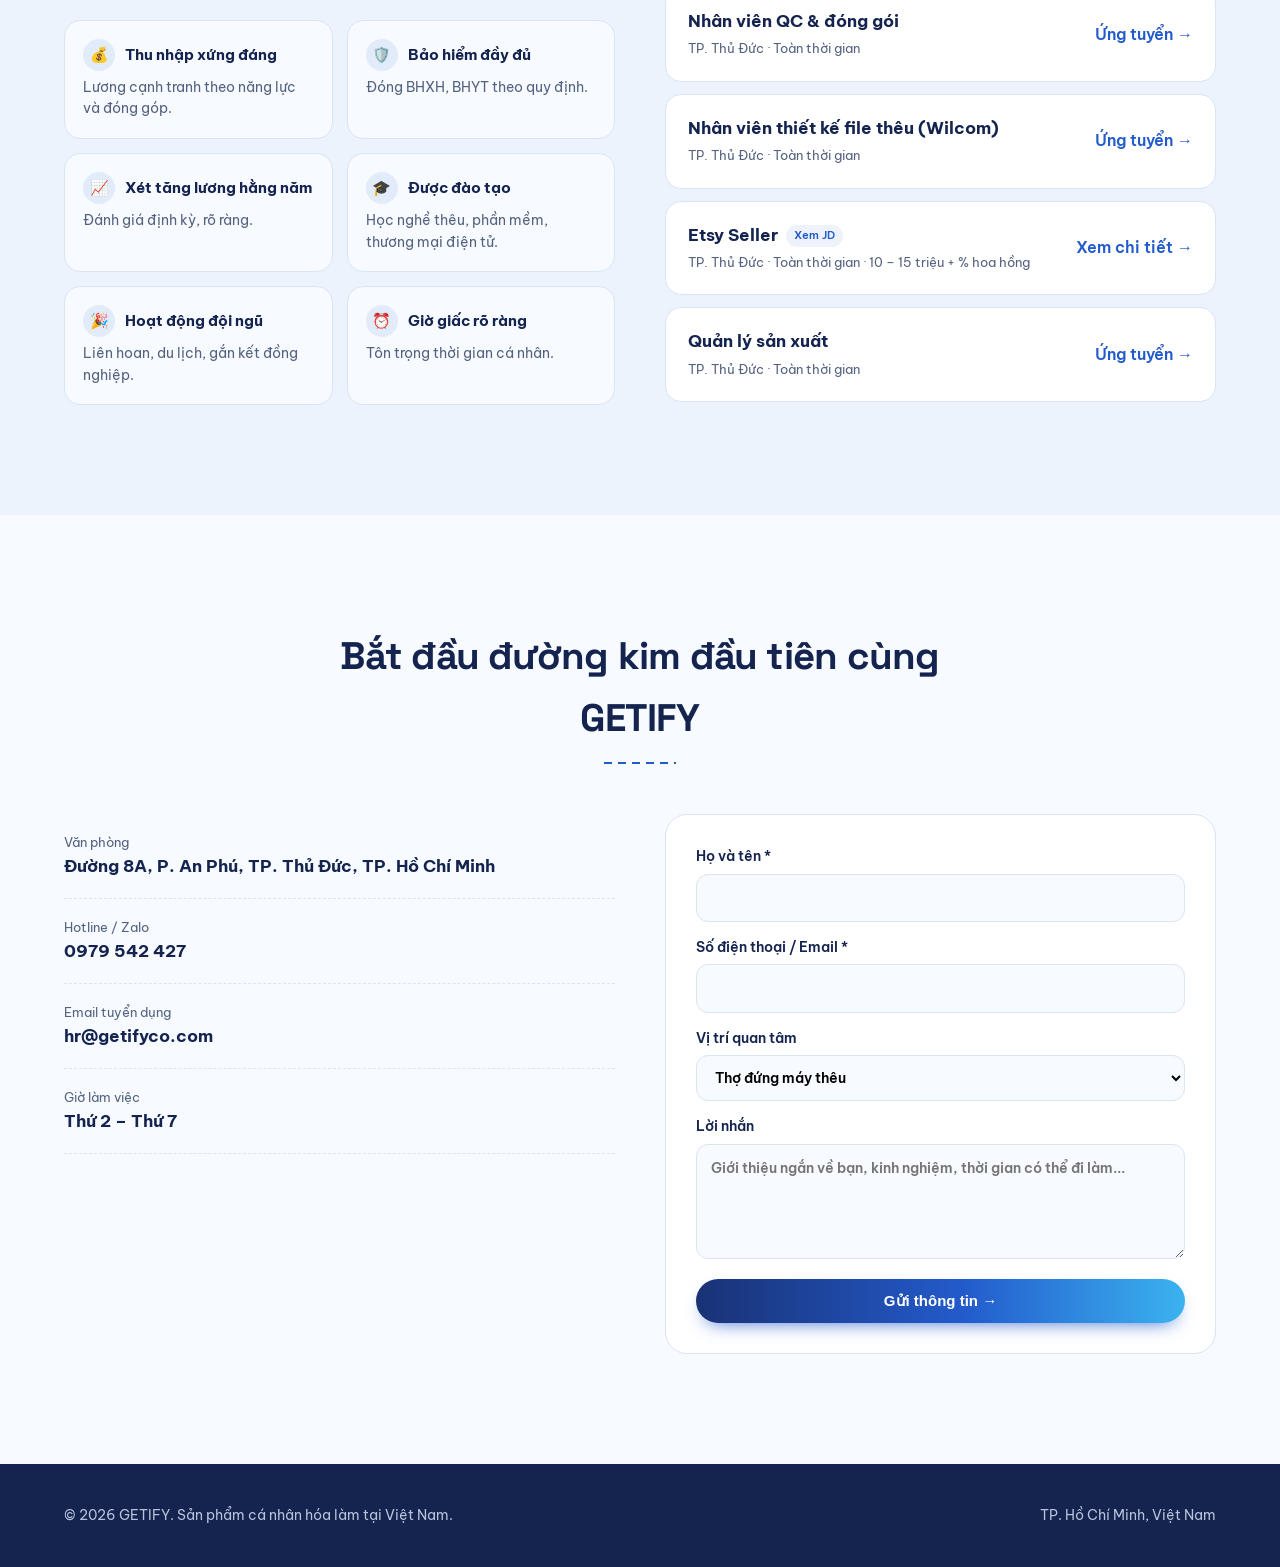
==== commit 49dea37c: "Separate JD page for Etsy Seller, shared stylesheet, sitemap" ====
--- a/index.html
+++ b/index.html
@@ -1,99 +1,9 @@
-<!doctype html><html lang="vi"><head><meta charset="utf-8"><link rel="icon" href="logo.png"><meta name="theme-color" content="#193275"><meta name="viewport" content="width=device-width,initial-scale=1">
+<!doctype html><html lang="vi"><head><meta charset="utf-8"><link rel="icon" href="/logo.png"><meta name="theme-color" content="#193275"><meta name="viewport" content="width=device-width,initial-scale=1">
 <title>GETIFY – Sản phẩm cá nhân hóa làm tại Việt Nam, bán khắp thế giới</title>
 <meta name="description" content="GETIFY là công ty thương mại điện tử quốc tế, sở hữu xưởng thêu vi tính tại TP.HCM, sản xuất và giao sản phẩm cá nhân hóa đến khách hàng Mỹ, Canada, Úc, Anh và châu Âu.">
 <link rel="preconnect" href="https://fonts.googleapis.com"><link href="https://fonts.googleapis.com/css2?family=Be+Vietnam+Pro:wght@400;500;600;700&family=Space+Grotesk:wght@500;600;700&display=swap" rel="stylesheet">
-<style>
-:root{--paper:#f7faff;--linen:#ecf3fd;--ink:#14244f;--muted:#55627f;--thread:#235bcc;--thread2:#3bb3f0;--line:#d9e4f5;--grad:linear-gradient(90deg,#193275,#235bcc 55%,#3bb3f0)}
-*{box-sizing:border-box;margin:0;padding:0}html{scroll-behavior:smooth}
-body{font-family:'Be Vietnam Pro',sans-serif;background:var(--paper);color:var(--ink);line-height:1.6}
-h1,h2,h3,.num{font-family:'Space Grotesk',sans-serif;letter-spacing:-.02em}
-a{color:inherit;text-decoration:none}.wrap{max-width:1200px;margin:auto;padding:0 24px}
-.stitch{height:2px;width:72px;border:0;background:repeating-linear-gradient(90deg,var(--thread) 0 8px,transparent 8px 14px);margin:14px 0 0}
-.center .stitch{margin:14px auto 0}
-header{position:fixed;inset:0 0 auto;z-index:50;background:rgba(247,250,255,.88);backdrop-filter:blur(10px);border-bottom:1px solid var(--line)}
-header .wrap{display:flex;align-items:center;justify-content:space-between;height:68px}
-.logo{font-family:'Space Grotesk';font-weight:700;font-size:22px;display:flex;align-items:center;gap:8px}
-.logo img{height:26px;width:auto;display:block}.logo i{width:26px;height:26px;border-radius:50%;border:2px dashed var(--thread);display:grid;place-items:center;font-style:normal;color:var(--thread);font-size:13px}
-nav{display:flex;gap:28px;font-size:15px;font-weight:500}nav a:hover{color:var(--thread)}
-.btn{display:inline-flex;align-items:center;gap:8px;padding:13px 22px;border-radius:999px;font-weight:600;font-size:15px;transition:.2s}
-.btn.pri{background:var(--grad);color:#fff;box-shadow:0 8px 20px -10px #235bcc}.btn.pri:hover{filter:brightness(1.08);transform:translateY(-2px)}
-.btn.sec{border:1.5px solid var(--ink)}.btn.sec:hover{background:var(--ink);color:#fff}
-.menu{display:none;background:none;border:0;font-size:24px;cursor:pointer}
-section{padding:110px 0}
-.hero{padding:140px 0 70px;background:radial-gradient(ellipse at 80% 30%,#dceafc 0,transparent 60%)}
-.hero .grid{display:grid;grid-template-columns:1fr 1.15fr;gap:40px;align-items:center}
-.tag{display:inline-block;font-size:13px;font-weight:600;color:var(--thread);background:#235bcc14;padding:6px 14px;border-radius:999px;margin-bottom:18px}
-.hero h1{font-size:clamp(2.2rem,4.6vw,3.6rem);line-height:1.08}.hero h1 em{font-style:normal;background:var(--grad);-webkit-background-clip:text;background-clip:text;color:transparent}
-.hero p{color:var(--muted);margin:20px 0 30px;max-width:520px}
-.cta{display:flex;gap:12px;flex-wrap:wrap}
-.map{width:100%;height:auto}.map .land{stroke:#aebfdd;stroke-width:4.2;stroke-linecap:round}
-.arc{fill:none;stroke:var(--thread);stroke-width:2;stroke-dasharray:6 5;opacity:.9}
-@keyframes draw{from{opacity:0}to{opacity:.85}}
-.plane{fill:var(--thread2);stroke:#fff;stroke-width:1}
-.pin circle{fill:var(--thread)}.pin .ring{fill:none;stroke:var(--thread);animation:pulse 2.2s infinite}
-.pin text{font-size:15px;paint-order:stroke;stroke:#f7faff;stroke-width:4px;font-weight:600;text-anchor:middle;fill:var(--ink);font-family:'Be Vietnam Pro'}
-.home circle{fill:var(--ink)}.home .ring{stroke:var(--ink)}
-@keyframes pulse{0%{r:4;opacity:1}100%{r:16;opacity:0}}
-.flags{display:flex;gap:10px;margin-top:22px;flex-wrap:wrap;font-size:13px;color:var(--muted);align-items:center}
-.flags span{font-size:22px}
-.head{max-width:640px;margin-bottom:50px}.head h2{font-size:clamp(1.8rem,3vw,2.5rem)}.head p{color:var(--muted);margin-top:14px}
-.center{text-align:center;margin-left:auto;margin-right:auto}
-.prods{display:grid;grid-template-columns:repeat(4,1fr);gap:20px}
-.card{background:#fff;border:1px solid var(--line);border-radius:20px;overflow:hidden;transition:.25s}
-.card:hover{transform:translateY(-6px);box-shadow:0 18px 40px -20px #14244f40}
-.ph{aspect-ratio:4/3.4;background:var(--linen);display:grid;place-items:center;position:relative;overflow:hidden}
-.ph img{width:100%;height:100%;object-fit:cover}
-.ph .ico{font-size:54px}.ph::after{content:"";position:absolute;inset:12px;border:1.5px dashed #235bcc55;border-radius:12px;pointer-events:none}
-.card .b{padding:18px 20px 22px}.card h3{font-size:18px}.card p{font-size:14px;color:var(--muted);margin-top:6px}
-.fields{background:var(--ink);color:#fff}.fields .head p{color:#b7c3dd}
-.fgrid{display:grid;grid-template-columns:repeat(3,1fr);gap:22px}
-.f{border:1px solid #ffffff22;border-radius:20px;padding:30px}.f .n{font-family:'Space Grotesk';color:var(--thread2);font-size:14px;font-weight:600}
-.f h3{font-size:21px;margin:10px 0 8px}.f p{color:#b7c3dd;font-size:15px}
-.flow{display:grid;grid-template-columns:repeat(6,1fr);gap:0;margin-top:60px;position:relative}
-.flow::before{content:"";position:absolute;top:26px;left:8%;right:8%;height:2px;background:repeating-linear-gradient(90deg,var(--thread2) 0 8px,transparent 8px 14px)}
-.st{text-align:center;position:relative;padding:0 8px}.st b{display:grid;place-items:center;width:54px;height:54px;margin:0 auto 12px;border-radius:50%;background:var(--ink);border:2px solid var(--thread2);font-size:22px}
-.st h4{font-size:15px}.st p{font-size:13px;color:#b7c3dd}
-.stats{display:grid;grid-template-columns:repeat(3,1fr);gap:20px}.s .mk{display:flex;flex-wrap:wrap;gap:6px;margin-top:14px}.s .mk span{background:var(--paper);border:1px solid var(--line);border-radius:999px;padding:4px 10px;font-size:13px}
-.s{background:var(--linen);border-radius:20px;padding:30px 26px}.s .big{background:var(--grad);-webkit-background-clip:text;background-clip:text;color:transparent;font-size:30px;font-weight:700;color:var(--thread);line-height:1}
-.s p{margin-top:10px;color:var(--muted);font-size:15px}
-.career{background:var(--linen)}
-.cgrid{display:grid;grid-template-columns:1fr 1fr;gap:50px}
-.perks{display:grid;grid-template-columns:1fr 1fr;gap:14px}
-.pk{background:var(--paper);border:1px solid var(--line);border-radius:16px;padding:18px}
-.pk b{display:flex;gap:10px;align-items:center;font-size:15px}.pk b span{width:32px;height:32px;border-radius:50%;background:#235bcc18;display:grid;place-items:center}
-.pk p{font-size:13.5px;color:var(--muted);margin-top:6px}
-.jobs{display:flex;flex-direction:column;gap:12px}
-.job{background:#fff;border:1px solid var(--line);border-radius:16px;padding:20px 22px;display:flex;justify-content:space-between;align-items:center;gap:14px;transition:.2s}
-.job:hover{border-color:var(--thread)}.job h4{font-size:17px}.job small{color:var(--muted)}
-.job .go{color:var(--thread);font-weight:600;white-space:nowrap}
-.contact .grid{display:grid;grid-template-columns:1fr 1fr;gap:50px}
-.info div{padding:18px 0;border-bottom:1px dashed var(--line)}.info small{color:var(--muted);display:block;font-size:13px}.info b{font-size:17px}
-form{background:#fff;border:1px solid var(--line);border-radius:22px;padding:30px;display:flex;flex-direction:column;gap:14px}
-label{font-size:14px;font-weight:600}input,textarea,select{width:100%;margin-top:6px;padding:12px 14px;border:1px solid var(--line);border-radius:12px;font:inherit;background:var(--paper)}
-input:focus,textarea:focus,select:focus{outline:2px solid #235bcc55;border-color:var(--thread)}
-footer{background:var(--ink);color:#b7c3dd;padding:40px 0;font-size:14px}footer .wrap{display:flex;justify-content:space-between;flex-wrap:wrap;gap:12px}
-.rv{opacity:0;transform:translateY(24px);transition:.7s}.rv.on{opacity:1;transform:none}
-.todo{background:#fff3c4;outline:1px dashed #d9a400;border-radius:4px;padding:0 4px}
-@media(max-width:900px){nav{display:none;position:absolute;top:68px;left:0;right:0;background:var(--paper);flex-direction:column;padding:20px 24px;border-bottom:1px solid var(--line)}nav.open{display:flex}.menu{display:block}
-.hero .grid,.cgrid,.contact .grid{grid-template-columns:1fr}.prods{grid-template-columns:1fr 1fr}.stats{grid-template-columns:1fr}.fgrid{grid-template-columns:1fr}
-.flow{grid-template-columns:repeat(3,1fr);row-gap:30px}.flow::before{display:none}section{padding:80px 0}.perks{grid-template-columns:1fr}}
-@media(max-width:520px){.prods,.stats{grid-template-columns:1fr}.flow{grid-template-columns:1fr 1fr}}
-.job .go small{display:block;color:var(--muted);font-weight:500;font-size:12px;text-align:right}
-.job.has-jd .badge{display:inline-block;margin-left:8px;font-size:11px;font-weight:600;color:var(--thread);background:#235bcc14;border-radius:999px;padding:2px 8px;vertical-align:middle}
-.modal{position:fixed;inset:0;z-index:100;background:#14244f8c;backdrop-filter:blur(4px);display:none;align-items:flex-start;justify-content:center;padding:40px 16px;overflow-y:auto}
-.modal.open{display:flex}body.lock{overflow:hidden}
-.mbox{position:relative;background:#fff;border-radius:22px;max-width:760px;width:100%;padding:36px 40px 28px;box-shadow:0 30px 80px -30px #14244f}
-.mbox h3{font-size:clamp(1.4rem,3vw,1.9rem);margin-bottom:18px}
-.mx{position:absolute;top:14px;right:16px;width:38px;height:38px;border-radius:50%;border:1px solid var(--line);background:var(--paper);font-size:22px;cursor:pointer;color:var(--ink)}
-.jdmeta{display:grid;grid-template-columns:1fr 1fr;gap:10px;background:var(--linen);border-radius:16px;padding:16px 18px;margin-bottom:8px}
-.jdmeta small{display:block;color:var(--muted);font-size:12px}.jdmeta b{font-size:14.5px}
-.jd h4{font-family:'Space Grotesk';font-size:19px;margin:24px 0 8px;padding-left:12px;border-left:3px solid var(--thread)}
-.jd h5{font-size:15.5px;margin:14px 0 4px}.jd p,.jd li{font-size:15px;color:#34405e}.jd ul{padding-left:20px}.jd li{margin:4px 0}
-.mfoot{position:sticky;bottom:-28px;background:#fff;margin:24px -40px -28px;padding:18px 40px 24px;border-top:1px solid var(--line);display:flex;align-items:center;gap:16px;flex-wrap:wrap;border-radius:0 0 22px 22px}
-.mfoot span{font-size:13.5px;color:var(--muted)}
-@media(max-width:600px){.mbox{padding:28px 20px 20px}.mfoot{position:static;margin:20px -20px -20px;padding:16px 20px 20px}.jdmeta{grid-template-columns:1fr}}
-</style></head><body>
-<header><div class="wrap"><a href="#" class="logo"><img src="logo.png" alt="GETIFY" height="26"></a>
+<link rel="stylesheet" href="/style.css"></head><body>
+<header><div class="wrap"><a href="#" class="logo"><img src="/logo.png" alt="GETIFY" height="26"></a>
 <nav id="nav"><a href="#san-pham">Sản phẩm</a><a href="#linh-vuc">Lĩnh vực</a><a href="#nang-luc">Năng lực</a><a href="#tuyen-dung">Tuyển dụng</a><a href="#lien-he">Liên hệ</a></nav>
 <button class="menu" onclick="document.getElementById('nav').classList.toggle('open')">☰</button></div></header>
 
@@ -155,7 +65,7 @@
 <a class="job" href="#lien-he" data-job="Thợ đứng máy thêu"><div><h4>Thợ đứng máy thêu vi tính</h4><small>TP. Thủ Đức · Toàn thời gian · Có đào tạo</small></div><span class="go">Ứng tuyển →</span></a>
 <a class="job" href="#lien-he" data-job="Nhân viên QC & đóng gói"><div><h4>Nhân viên QC & đóng gói</h4><small>TP. Thủ Đức · Toàn thời gian</small></div><span class="go">Ứng tuyển →</span></a>
 <a class="job" href="#lien-he" data-job="Nhân viên thiết kế file thêu"><div><h4>Nhân viên thiết kế file thêu (Wilcom)</h4><small>TP. Thủ Đức · Toàn thời gian</small></div><span class="go">Ứng tuyển →</span></a>
-<a class="job has-jd" href="#etsy-seller" data-jd="jd-etsy-seller"><div><h4>Etsy Seller<span class="badge">Xem JD</span></h4><small>TP. Thủ Đức · Toàn thời gian · 10 – 15 triệu + % hoa hồng</small></div><span class="go">Xem chi tiết →</span></a>
+<a class="job has-jd" href="/tuyen-dung/etsy-seller/"><div><h4>Etsy Seller<span class="badge">Xem JD</span></h4><small>TP. Thủ Đức · Toàn thời gian · 10 – 15 triệu + % hoa hồng</small></div><span class="go">Xem chi tiết →</span></a>
 <a class="job" href="#lien-he" data-job="Quản lý sản xuất"><div><h4>Quản lý sản xuất</h4><small>TP. Thủ Đức · Toàn thời gian</small></div><span class="go">Ứng tuyển →</span></a>
 </div></div>
 </div></section>
@@ -177,12 +87,6 @@
 <button class="btn pri" style="justify-content:center;border:0;cursor:pointer">Gửi thông tin →</button>
 </form></div></div></section>
 
-<template id="jd-etsy-seller" data-job="Etsy Seller" data-title="Etsy Seller (Nhân viên kinh doanh sàn Etsy)"><div class="jdmeta"><div><small>Hình thức</small><b>Toàn thời gian, làm việc tại văn phòng</b></div><div><small>Báo cáo cho</small><b>Leader kinh doanh</b></div><div><small>Địa điểm</small><b>Số 48, đường 8A, Phường An Khánh, Quận 2 (cũ), Tp.Thủ Đức</b></div><div><small>Kinh nghiệm</small><b>Từ 1 năm trở lên (sàn TMĐT / digital marketing)</b></div><div><small>Thu nhập</small><b>10 – 15 triệu + % hoa hồng</b></div></div><h4>Giới thiệu</h4><p>Getify là công ty thương mại điện tử chuyên thiết kế, sản xuất và kinh doanh sản phẩm may mặc và thủ công, phân phối trực tiếp tại các thị trường Mỹ, Canada, châu Âu và Úc — mang đến những sản phẩm độc đáo, chất lượng cao cho người dùng quốc tế. Với định hướng xây dựng và phát triển các thương hiệu thương mại điện tử quốc tế, chúng tôi không ngừng mở rộng danh mục sản phẩm và thị trường. Đội ngũ Getify được xây dựng trên nền tảng chính trực, tự chủ, hiệu suất và sáng tạo — mang đến môi trường làm việc năng động, chuyên nghiệp nơi mỗi thành viên được tự chủ đóng góp và phát triển cùng công ty.</p><h4>Mục tiêu vị trí</h4><ul><li>Phụ trách kinh doanh store Etsy bán cho thị trường quốc tế (chủ yếu Mỹ).</li><li>Tự ra quyết định kinh doanh cho store trong định hướng chung của leader: chọn niche, idea, giá bán, listing, quảng cáo.</li><li>Chịu trách nhiệm chính về doanh số, lợi nhuận và hiệu quả quảng cáo của store mình phụ trách.</li></ul><h4>Mô tả công việc</h4><h5>1. Nghiên cứu thị trường &amp; lên idea</h5><ul><li>Nghiên cứu nhu cầu thị trường trên Etsy, tìm niche và sản phẩm tiềm năng.</li><li>Lên idea sản phẩm dựa trên catalog của xưởng và các nhà fulfillment đối tác.</li><li>Đảm bảo idea không vi phạm chính sách Etsy, trademark, copyright trước khi gửi leader duyệt.</li><li>Gợi ý nguồn hàng, sản phẩm mới cho leader và bộ phận tìm nguồn hàng.</li></ul><h5>2. Tạo &amp; quản lý listing</h5><ul><li>Tạo listing hoàn chỉnh: title, tag, mô tả, thuộc tính, hình ảnh, video theo chuẩn SEO Etsy.</li><li>Khai báo đầy đủ thông tin listing lên hệ thống nội bộ để CS và bộ phận sản xuất sử dụng; cập nhật ngay khi có thay đổi.</li><li>Đảm bảo số lượng listing mới theo kế hoạch hàng tháng.</li><li>Bật/tắt, chỉnh sửa listing dựa trên số liệu và phản hồi từ CS.</li></ul><h5>3. Giá bán &amp; khuyến mãi</h5><ul><li>Tự quyết định giá bán, chiến lược giá, giảm giá, promotion, coupon.</li><li>Tính ROAS hoà vốn cho từng listing từ giá vốn (COGS) do các bộ phận cung cấp, đảm bảo đúng quy tắc giá của công ty.</li></ul><h5>4. Quảng cáo (Etsy Ads)</h5><ul><li>Chạy và tối ưu Etsy Ads; phân bổ ngân sách giữa các listing trong mức đã được duyệt.</li><li>Theo dõi ROAS, chi phí/đơn; tắt hoặc sửa listing chạy lỗ.</li><li>Đề xuất tăng/giảm ngân sách ads hàng tháng kèm số liệu.</li></ul><h5>5. Theo dõi chỉ số &amp; báo cáo</h5><ul><li>Theo dõi hàng tuần: lượt xem, tỷ lệ chuyển đổi, ROAS, đơn hàng, lợi nhuận theo listing và theo store.</li><li>Báo cáo tuần/tháng cho leader.</li></ul><h5>6. Phối hợp</h5><ul><li>Làm việc với CS để xử lý phản hồi khách liên quan đến listing; hỗ trợ CS khi CS vắng.</li><li>Phối hợp với bộ phận sản xuất/QC và nhà fulfillment khi có thay đổi sản phẩm.</li></ul><h4>Yêu cầu ứng viên</h4><ul><li>Tối thiểu 1 năm kinh nghiệm trong lĩnh vực sàn thương mại điện tử (Etsy, Amazon, Shopify, TikTok Shop, Shopee…) hoặc digital marketing (quảng cáo, SEO, content).</li><li>Hiểu về SEO / từ khoá và quảng cáo trả phí (Etsy Ads,TikTok Ads…); đọc và phân tích được các chỉ số CTR, tỷ lệ chuyển đổi, ROAS.</li><li>Biết tính giá vốn, lợi nhuận, ROAS; làm việc tốt với số liệu và Google Sheets/Excel.</li><li>Có hiểu biết về trademark, copyright; tuân thủ chính sách của sàn.</li><li>Tiếng Anh đọc – viết khá (viết listing, nghiên cứu thị trường Mỹ).</li><li>Chủ động, có tư duy kinh doanh, chịu trách nhiệm với kết quả.</li></ul><h4>Ưu tiên ứng viên</h4><ul><li>Có kinh nghiệm bán hàng trên Etsy (đặc biệt sản phẩm handmade, POD, cá nhân hoá).</li><li>Đã từng quản lý store / gian hàng có doanh số ổn định.</li><li>Biết dùng các công cụ nghiên cứu Etsy (eRank, Marmalead, EverBee…) và AI hỗ trợ tạo nội dung, hình ảnh.</li></ul><h4>Quyền lợi</h4><ul><li>Thu nhập: 10 – 15 triệu + % hoa hồng theo lợi nhuận store hàng tháng.</li><li>Lương tháng 13.</li><li>Đóng BHXH đầy đủ theo quy định.</li><li>Được tự chủ quyết định kinh doanh cho store mình phụ trách.</li><li>Có sẵn xưởng sản xuất, team CS và QC hỗ trợ; seller tập trung vào bán hàng.</li><li>Cung cấp thiết bị khi làm việc</li><li>Được đào tạo về Etsy và sản phẩm của công ty nếu chưa có kinh nghiệm Etsy.</li></ul><h4>Thời gian làm việc</h4><ul><li>Thứ 2 – Thứ 6: 8h30 – 17h30 (nghỉ trưa 12h – 13h).</li><li>Thứ 7: làm việc buổi sáng 8h30 – 12h.</li></ul></template>
-<div class="modal" id="modal" onclick="if(event.target===this)closeJD()"><div class="mbox" role="dialog" aria-modal="true">
-<button class="mx" onclick="closeJD()" aria-label="Đóng">×</button>
-<span class="tag">Đang tuyển</span><h3 id="mt"></h3><div id="mc" class="jd"></div>
-<div class="mfoot"><a href="#lien-he" class="btn pri" id="mapply">Ứng tuyển vị trí này →</a><span>Hoặc gửi CV về <a href="mailto:hr@getifyco.com">hr@getifyco.com</a> · Zalo 0979 542 427</span></div>
-</div></div>
 <footer><div class="wrap"><span>© <span id="y"></span> GETIFY. Sản phẩm cá nhân hóa làm tại Việt Nam.</span><span>TP. Hồ Chí Minh, Việt Nam</span></div></footer>
 <script>
 const EMAIL="hr@getifyco.com";
@@ -197,11 +101,5 @@
 function send(e){e.preventDefault();const d=new FormData(e.target);
 location.href=`mailto:${EMAIL}?subject=${encodeURIComponent('[Ứng tuyển] '+d.get('job')+' - '+d.get('name'))}&body=${encodeURIComponent('Họ tên: '+d.get('name')+'\nLiên hệ: '+d.get('contact')+'\nVị trí: '+d.get('job')+'\n\n'+d.get('msg'))}`;return false}
 
-const M=document.getElementById('modal');
-function openJD(id,push){const t=document.getElementById(id);if(!t)return;document.getElementById('mt').textContent=t.dataset.title;document.getElementById('mc').innerHTML=t.innerHTML;document.getElementById('mapply').dataset.job=t.dataset.job;M.classList.add('open');document.body.classList.add('lock');M.scrollTop=0;if(push!==false)history.replaceState(null,'','#'+id.replace(/^jd-/,''))}
-function closeJD(){M.classList.remove('open');document.body.classList.remove('lock');if(location.hash&&document.getElementById('jd-'+location.hash.slice(1)))history.replaceState(null,'',location.pathname)}
-document.querySelectorAll('.job.has-jd').forEach(j=>j.onclick=e=>{e.preventDefault();openJD(j.dataset.jd)});
-document.getElementById('mapply').onclick=e=>{document.getElementById('job').value=e.currentTarget.dataset.job;closeJD()};
-document.addEventListener('keydown',e=>{if(e.key==='Escape')closeJD()});
-if(location.hash&&document.getElementById('jd-'+location.hash.slice(1)))openJD('jd-'+location.hash.slice(1),false);
+if(location.hash==='#etsy-seller')location.replace('/tuyen-dung/etsy-seller/');
 </script></body></html>
--- a/style.css
+++ b/style.css
@@ -0,0 +1,103 @@
+
+:root{--paper:#f7faff;--linen:#ecf3fd;--ink:#14244f;--muted:#55627f;--thread:#235bcc;--thread2:#3bb3f0;--line:#d9e4f5;--grad:linear-gradient(90deg,#193275,#235bcc 55%,#3bb3f0)}
+*{box-sizing:border-box;margin:0;padding:0}html{scroll-behavior:smooth}
+body{font-family:'Be Vietnam Pro',sans-serif;background:var(--paper);color:var(--ink);line-height:1.6}
+h1,h2,h3,.num{font-family:'Space Grotesk',sans-serif;letter-spacing:-.02em}
+a{color:inherit;text-decoration:none}.wrap{max-width:1200px;margin:auto;padding:0 24px}
+.stitch{height:2px;width:72px;border:0;background:repeating-linear-gradient(90deg,var(--thread) 0 8px,transparent 8px 14px);margin:14px 0 0}
+.center .stitch{margin:14px auto 0}
+header{position:fixed;inset:0 0 auto;z-index:50;background:rgba(247,250,255,.88);backdrop-filter:blur(10px);border-bottom:1px solid var(--line)}
+header .wrap{display:flex;align-items:center;justify-content:space-between;height:68px}
+.logo{font-family:'Space Grotesk';font-weight:700;font-size:22px;display:flex;align-items:center;gap:8px}
+.logo img{height:26px;width:auto;display:block}.logo i{width:26px;height:26px;border-radius:50%;border:2px dashed var(--thread);display:grid;place-items:center;font-style:normal;color:var(--thread);font-size:13px}
+nav{display:flex;gap:28px;font-size:15px;font-weight:500}nav a:hover{color:var(--thread)}
+.btn{display:inline-flex;align-items:center;gap:8px;padding:13px 22px;border-radius:999px;font-weight:600;font-size:15px;transition:.2s}
+.btn.pri{background:var(--grad);color:#fff;box-shadow:0 8px 20px -10px #235bcc}.btn.pri:hover{filter:brightness(1.08);transform:translateY(-2px)}
+.btn.sec{border:1.5px solid var(--ink)}.btn.sec:hover{background:var(--ink);color:#fff}
+.menu{display:none;background:none;border:0;font-size:24px;cursor:pointer}
+section{padding:110px 0}
+.hero{padding:140px 0 70px;background:radial-gradient(ellipse at 80% 30%,#dceafc 0,transparent 60%)}
+.hero .grid{display:grid;grid-template-columns:1fr 1.15fr;gap:40px;align-items:center}
+.tag{display:inline-block;font-size:13px;font-weight:600;color:var(--thread);background:#235bcc14;padding:6px 14px;border-radius:999px;margin-bottom:18px}
+.hero h1{font-size:clamp(2.2rem,4.6vw,3.6rem);line-height:1.08}.hero h1 em{font-style:normal;background:var(--grad);-webkit-background-clip:text;background-clip:text;color:transparent}
+.hero p{color:var(--muted);margin:20px 0 30px;max-width:520px}
+.cta{display:flex;gap:12px;flex-wrap:wrap}
+.map{width:100%;height:auto}.map .land{stroke:#aebfdd;stroke-width:4.2;stroke-linecap:round}
+.arc{fill:none;stroke:var(--thread);stroke-width:2;stroke-dasharray:6 5;opacity:.9}
+@keyframes draw{from{opacity:0}to{opacity:.85}}
+.plane{fill:var(--thread2);stroke:#fff;stroke-width:1}
+.pin circle{fill:var(--thread)}.pin .ring{fill:none;stroke:var(--thread);animation:pulse 2.2s infinite}
+.pin text{font-size:15px;paint-order:stroke;stroke:#f7faff;stroke-width:4px;font-weight:600;text-anchor:middle;fill:var(--ink);font-family:'Be Vietnam Pro'}
+.home circle{fill:var(--ink)}.home .ring{stroke:var(--ink)}
+@keyframes pulse{0%{r:4;opacity:1}100%{r:16;opacity:0}}
+.flags{display:flex;gap:10px;margin-top:22px;flex-wrap:wrap;font-size:13px;color:var(--muted);align-items:center}
+.flags span{font-size:22px}
+.head{max-width:640px;margin-bottom:50px}.head h2{font-size:clamp(1.8rem,3vw,2.5rem)}.head p{color:var(--muted);margin-top:14px}
+.center{text-align:center;margin-left:auto;margin-right:auto}
+.prods{display:grid;grid-template-columns:repeat(4,1fr);gap:20px}
+.card{background:#fff;border:1px solid var(--line);border-radius:20px;overflow:hidden;transition:.25s}
+.card:hover{transform:translateY(-6px);box-shadow:0 18px 40px -20px #14244f40}
+.ph{aspect-ratio:4/3.4;background:var(--linen);display:grid;place-items:center;position:relative;overflow:hidden}
+.ph img{width:100%;height:100%;object-fit:cover}
+.ph .ico{font-size:54px}.ph::after{content:"";position:absolute;inset:12px;border:1.5px dashed #235bcc55;border-radius:12px;pointer-events:none}
+.card .b{padding:18px 20px 22px}.card h3{font-size:18px}.card p{font-size:14px;color:var(--muted);margin-top:6px}
+.fields{background:var(--ink);color:#fff}.fields .head p{color:#b7c3dd}
+.fgrid{display:grid;grid-template-columns:repeat(3,1fr);gap:22px}
+.f{border:1px solid #ffffff22;border-radius:20px;padding:30px}.f .n{font-family:'Space Grotesk';color:var(--thread2);font-size:14px;font-weight:600}
+.f h3{font-size:21px;margin:10px 0 8px}.f p{color:#b7c3dd;font-size:15px}
+.flow{display:grid;grid-template-columns:repeat(6,1fr);gap:0;margin-top:60px;position:relative}
+.flow::before{content:"";position:absolute;top:26px;left:8%;right:8%;height:2px;background:repeating-linear-gradient(90deg,var(--thread2) 0 8px,transparent 8px 14px)}
+.st{text-align:center;position:relative;padding:0 8px}.st b{display:grid;place-items:center;width:54px;height:54px;margin:0 auto 12px;border-radius:50%;background:var(--ink);border:2px solid var(--thread2);font-size:22px}
+.st h4{font-size:15px}.st p{font-size:13px;color:#b7c3dd}
+.stats{display:grid;grid-template-columns:repeat(3,1fr);gap:20px}.s .mk{display:flex;flex-wrap:wrap;gap:6px;margin-top:14px}.s .mk span{background:var(--paper);border:1px solid var(--line);border-radius:999px;padding:4px 10px;font-size:13px}
+.s{background:var(--linen);border-radius:20px;padding:30px 26px}.s .big{background:var(--grad);-webkit-background-clip:text;background-clip:text;color:transparent;font-size:30px;font-weight:700;color:var(--thread);line-height:1}
+.s p{margin-top:10px;color:var(--muted);font-size:15px}
+.career{background:var(--linen)}
+.cgrid{display:grid;grid-template-columns:1fr 1fr;gap:50px}
+.perks{display:grid;grid-template-columns:1fr 1fr;gap:14px}
+.pk{background:var(--paper);border:1px solid var(--line);border-radius:16px;padding:18px}
+.pk b{display:flex;gap:10px;align-items:center;font-size:15px}.pk b span{width:32px;height:32px;border-radius:50%;background:#235bcc18;display:grid;place-items:center}
+.pk p{font-size:13.5px;color:var(--muted);margin-top:6px}
+.jobs{display:flex;flex-direction:column;gap:12px}
+.job{background:#fff;border:1px solid var(--line);border-radius:16px;padding:20px 22px;display:flex;justify-content:space-between;align-items:center;gap:14px;transition:.2s}
+.job:hover{border-color:var(--thread)}.job h4{font-size:17px}.job small{color:var(--muted)}
+.job .go{color:var(--thread);font-weight:600;white-space:nowrap}
+.contact .grid{display:grid;grid-template-columns:1fr 1fr;gap:50px}
+.info div{padding:18px 0;border-bottom:1px dashed var(--line)}.info small{color:var(--muted);display:block;font-size:13px}.info b{font-size:17px}
+form{background:#fff;border:1px solid var(--line);border-radius:22px;padding:30px;display:flex;flex-direction:column;gap:14px}
+label{font-size:14px;font-weight:600}input,textarea,select{width:100%;margin-top:6px;padding:12px 14px;border:1px solid var(--line);border-radius:12px;font:inherit;background:var(--paper)}
+input:focus,textarea:focus,select:focus{outline:2px solid #235bcc55;border-color:var(--thread)}
+footer{background:var(--ink);color:#b7c3dd;padding:40px 0;font-size:14px}footer .wrap{display:flex;justify-content:space-between;flex-wrap:wrap;gap:12px}
+.rv{opacity:0;transform:translateY(24px);transition:.7s}.rv.on{opacity:1;transform:none}
+.todo{background:#fff3c4;outline:1px dashed #d9a400;border-radius:4px;padding:0 4px}
+@media(max-width:900px){nav{display:none;position:absolute;top:68px;left:0;right:0;background:var(--paper);flex-direction:column;padding:20px 24px;border-bottom:1px solid var(--line)}nav.open{display:flex}.menu{display:block}
+.hero .grid,.cgrid,.contact .grid{grid-template-columns:1fr}.prods{grid-template-columns:1fr 1fr}.stats{grid-template-columns:1fr}.fgrid{grid-template-columns:1fr}
+.flow{grid-template-columns:repeat(3,1fr);row-gap:30px}.flow::before{display:none}section{padding:80px 0}.perks{grid-template-columns:1fr}}
+@media(max-width:520px){.prods,.stats{grid-template-columns:1fr}.flow{grid-template-columns:1fr 1fr}}
+.job .go small{display:block;color:var(--muted);font-weight:500;font-size:12px;text-align:right}
+.job.has-jd .badge{display:inline-block;margin-left:8px;font-size:11px;font-weight:600;color:var(--thread);background:#235bcc14;border-radius:999px;padding:2px 8px;vertical-align:middle}
+.modal{position:fixed;inset:0;z-index:100;background:#14244f8c;backdrop-filter:blur(4px);display:none;align-items:flex-start;justify-content:center;padding:40px 16px;overflow-y:auto}
+.modal.open{display:flex}body.lock{overflow:hidden}
+.mbox{position:relative;background:#fff;border-radius:22px;max-width:760px;width:100%;padding:36px 40px 28px;box-shadow:0 30px 80px -30px #14244f}
+.mbox h3{font-size:clamp(1.4rem,3vw,1.9rem);margin-bottom:18px}
+.mx{position:absolute;top:14px;right:16px;width:38px;height:38px;border-radius:50%;border:1px solid var(--line);background:var(--paper);font-size:22px;cursor:pointer;color:var(--ink)}
+.jdmeta{display:grid;grid-template-columns:1fr 1fr;gap:10px;background:var(--linen);border-radius:16px;padding:16px 18px;margin-bottom:8px}
+.jdmeta small{display:block;color:var(--muted);font-size:12px}.jdmeta b{font-size:14.5px}
+.jd h4{font-family:'Space Grotesk';font-size:19px;margin:24px 0 8px;padding-left:12px;border-left:3px solid var(--thread)}
+.jd h5{font-size:15.5px;margin:14px 0 4px}.jd p,.jd li{font-size:15px;color:#34405e}.jd ul{padding-left:20px}.jd li{margin:4px 0}
+.mfoot{position:sticky;bottom:-28px;background:#fff;margin:24px -40px -28px;padding:18px 40px 24px;border-top:1px solid var(--line);display:flex;align-items:center;gap:16px;flex-wrap:wrap;border-radius:0 0 22px 22px}
+.mfoot span{font-size:13.5px;color:var(--muted)}
+@media(max-width:600px){.mbox{padding:28px 20px 20px}.mfoot{position:static;margin:20px -20px -20px;padding:16px 20px 20px}.jdmeta{grid-template-columns:1fr}}
+
+.jdpage{padding:110px 0 60px}.crumb{font-size:14px;color:var(--muted);margin-bottom:18px}.crumb a:hover{color:var(--thread)}
+.jdgrid{display:grid;grid-template-columns:1fr 330px;gap:40px;align-items:start}
+.jdpage h1{font-size:clamp(1.9rem,4vw,2.8rem);line-height:1.15;margin:8px 0 22px}
+.jdmeta{display:grid;grid-template-columns:1fr 1fr;gap:12px;background:var(--linen);border-radius:18px;padding:18px 22px;margin-bottom:10px}
+.jdmeta small{display:block;color:var(--muted);font-size:12.5px}.jdmeta b{font-size:15px}
+.jd h4{font-family:'Space Grotesk';font-size:22px;margin:32px 0 10px;padding-left:12px;border-left:3px solid var(--thread)}
+.jd h5{font-size:16.5px;margin:18px 0 6px}.jd p,.jd li{font-size:16px;color:#34405e}.jd ul{padding-left:22px}.jd li{margin:5px 0}
+.side{position:sticky;top:90px;background:#fff;border:1px solid var(--line);border-radius:20px;padding:24px;display:flex;flex-direction:column;gap:12px}
+.side h3{font-size:19px}.side .sal{font-family:'Space Grotesk';font-size:24px;font-weight:700;background:var(--grad);-webkit-background-clip:text;background-clip:text;color:transparent}
+.side p{font-size:14px;color:var(--muted)}.side .btn{justify-content:center}
+.apply{background:var(--linen);padding:80px 0}.apply form{max-width:640px;margin:0 auto}
+@media(max-width:900px){.jdgrid{grid-template-columns:1fr}.side{position:static;order:-1}.jdmeta{grid-template-columns:1fr}}
